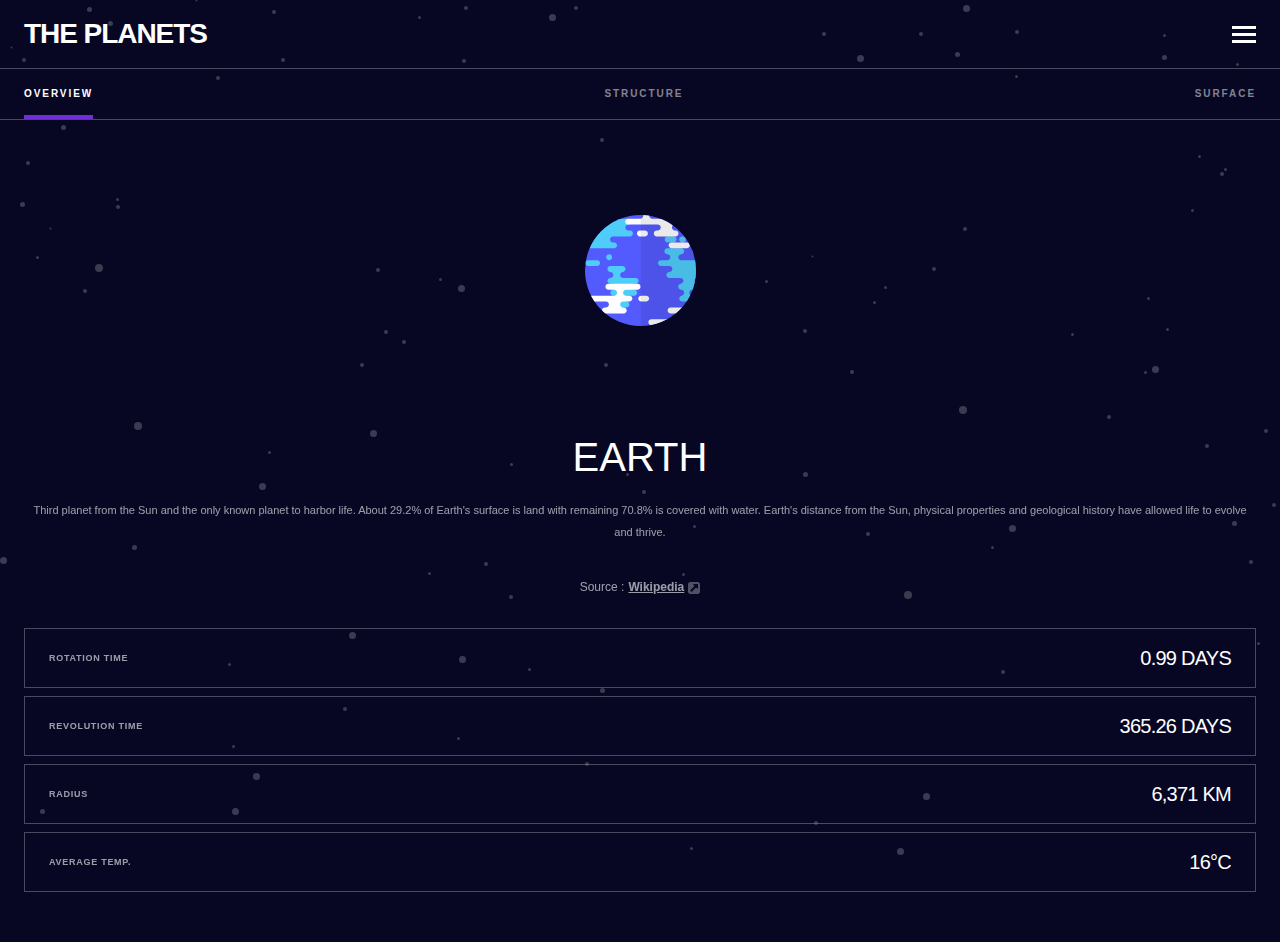
==== earth.html @ d63f2e5a "Add files via upload" ====
<!DOCTYPE html>
<html lang="en">
<head>
  <meta charset="UTF-8">
  <meta name="viewport" content="width=device-width, initial-scale=1.0">
  <link rel="stylesheet" href="index.css">
  <link rel="icon" type="image/png" sizes="32x32" href="./assets/favicon-32x32.png">
  <style>
    .planet-menu__surface-pic::before {
    content: "";
    position: absolute;
    width: 60px;
    height: 80px;
    background: url("./assets/geology-earth.png") no-repeat center;
    background-size: contain;
    bottom: 20%;
    left: 45%;
}
    .planet-menu__item-dash.active {
    background-color: var(--earth);
}
  </style>
  <title>Frontend Mentor | Planets fact site</title>
</head>
<body>
  <!--? SVG background -->
            <svg
                id="bg"
                xmlns="http://www.w3.org/2000/svg"
                width="1532"
                height="1291"
            >
                <g fill="#FFF" fill-rule="evenodd" opacity=".202">
                    <circle cx="1155.5" cy="369.5" r="3.5" />
                    <circle cx="1145.5" cy="372.5" r="1.5" />
                    <circle cx="1167.5" cy="329.5" r="1.5" />
                    <circle cx="1148.5" cy="298.5" r="1.5" />
                    <circle cx="1225.5" cy="169.5" r="1.5" />
                    <circle cx="1222" cy="174" r="2" />
                    <circle cx="1199.5" cy="156.5" r="1.5" />
                    <circle cx="1192.5" cy="210.5" r="1.5" />
                    <circle cx="1344" cy="192" r="2" />
                    <circle cx="1336" cy="332" r="2" />
                    <circle cx="1362.5" cy="350.5" r="1.5" />
                    <circle cx="1164.5" cy="57.5" r="2.5" />
                    <circle cx="1237.5" cy="64.5" r="1.5" />
                    <circle cx="1164.5" cy="35.5" r="1.5" />
                    <circle cx="1016.5" cy="76.5" r="1.5" />
                    <circle cx="1017" cy="32" r="2" />
                    <circle cx="966.5" cy="8.5" r="3.5" />
                    <circle cx="957.5" cy="54.5" r="2.5" />
                    <circle cx="860.5" cy="58.5" r="3.5" />
                    <circle cx="921" cy="34" r="2" />
                    <circle cx="965" cy="229" r="2" />
                    <circle cx="934" cy="269" r="2" />
                    <circle cx="885.5" cy="287.5" r="1.5" />
                    <circle cx="874.5" cy="302.5" r="1.5" />
                    <circle cx="963" cy="410" r="4" />
                    <circle cx="852" cy="372" r="2" />
                    <circle cx="805" cy="331" r="2" />
                    <circle cx="812.5" cy="256.5" r="1" />
                    <circle cx="766.5" cy="281.5" r="1.5" />
                    <circle cx="1510" cy="17" r="2" />
                    <circle cx="1516.5" cy="20.5" r="2.5" />
                    <circle cx="1457" cy="200" r="2" />
                    <circle cx="1431.5" cy="75.5" r="1.5" />
                    <circle cx="1420.5" cy="89.5" r="1.5" />
                    <circle cx="1357.5" cy="43.5" r="1" />
                    <circle cx="1310.5" cy="70.5" r="1.5" />
                    <circle cx="805.5" cy="474.5" r="2.5" />
                    <circle cx="1490" cy="409" r="2" />
                    <circle cx="1508.5" cy="356.5" r="1.5" />
                    <circle cx="1072.5" cy="334.5" r="1.5" />
                    <circle cx="1109" cy="417" r="2" />
                    <circle cx="1207" cy="446" r="2" />
                    <circle cx="1266" cy="431" r="2" />
                    <circle cx="1234.5" cy="523.5" r="2.5" />
                    <circle cx="1274" cy="505" r="2" />
                    <circle cx="1403.5" cy="481.5" r="1.5" />
                    <circle cx="1417" cy="525" r="2" />
                    <circle cx="1251" cy="562" r="2" />
                    <circle cx="1326" cy="578" r="2" />
                    <circle cx="1417.5" cy="661.5" r="2.5" />
                    <circle cx="1396" cy="696" r="2" />
                    <circle cx="1427.5" cy="677.5" r="1.5" />
                    <circle cx="1258.5" cy="643.5" r="1.5" />
                    <circle cx="1343.5" cy="758.5" r="2.5" />
                    <circle cx="1498" cy="673" r="2" />
                    <circle cx="1529.5" cy="633.5" r="2.5" />
                    <circle cx="1440.5" cy="575.5" r="1" />
                    <circle cx="1306.5" cy="918.5" r="1.5" />
                    <circle cx="1499" cy="911" r="2" />
                    <circle cx="1467.5" cy="923.5" r="1.5" />
                    <circle cx="1497" cy="1029" r="2" />
                    <circle cx="1432.5" cy="1044.5" r="1.5" />
                    <circle cx="824" cy="34" r="2" />
                    <circle cx="602" cy="140" r="2" />
                    <circle cx="640.5" cy="314.5" r="1.5" />
                    <circle cx="606" cy="365" r="2" />
                    <circle cx="466" cy="8" r="2" />
                    <circle cx="576" cy="8" r="2" />
                    <circle cx="552.5" cy="17.5" r="3.5" />
                    <circle cx="464" cy="61" r="2" />
                    <circle cx="218" cy="78" r="2" />
                    <circle cx="419.5" cy="17.5" r="1.5" />
                    <circle cx="461.5" cy="288.5" r="3.5" />
                    <circle cx="440.5" cy="279.5" r="1.5" />
                    <circle cx="386" cy="332" r="2" />
                    <circle cx="404" cy="342" r="2" />
                    <circle cx="378" cy="270" r="2" />
                    <circle cx="362" cy="365" r="2" />
                    <circle cx="373.5" cy="433.5" r="3.5" />
                    <circle cx="511.5" cy="464.5" r="1.5" />
                    <circle cx="627.5" cy="474.5" r="1.5" />
                    <circle cx="644" cy="492" r="2" />
                    <circle cx="117.5" cy="199.5" r="1.5" />
                    <circle cx="118" cy="207" r="2" />
                    <circle cx="89.5" cy="9.5" r="2.5" />
                    <circle cx="110.5" cy="23.5" r="2.5" />
                    <circle cx="196.5" cy=".5" r="1" />
                    <circle cx="274" cy="12" r="2" />
                    <circle cx="283" cy="60" r="2" />
                    <circle cx="63.5" cy="127.5" r="2.5" />
                    <circle cx="24" cy="60" r="2" />
                    <circle cx="65.5" cy="35.5" r="1" />
                    <circle cx="28" cy="163" r="2" />
                    <circle cx="22.5" cy="204.5" r="2.5" />
                    <circle cx="99" cy="268" r="4" />
                    <circle cx="50.5" cy="228.5" r="1" />
                    <circle cx="37.5" cy="257.5" r="1.5" />
                    <circle cx="85" cy="291" r="2" />
                    <circle cx="11.5" cy="47.5" r="1" />
                    <circle cx="138" cy="426" r="4" />
                    <circle cx="262.5" cy="486.5" r="3.5" />
                    <circle cx="269.5" cy="452.5" r="1.5" />
                    <circle cx="134.5" cy="547.5" r="2.5" />
                    <circle cx="3.5" cy="560.5" r="3.5" />
                    <circle cx="429.5" cy="573.5" r="1.5" />
                    <circle cx="486" cy="564" r="2" />
                    <circle cx="511" cy="597" r="2" />
                    <circle cx="352.5" cy="635.5" r="3.5" />
                    <circle cx="345" cy="709" r="2" />
                    <circle cx="256.5" cy="776.5" r="3.5" />
                    <circle cx="235.5" cy="811.5" r="3.5" />
                    <circle cx="229.5" cy="664.5" r="1.5" />
                    <circle cx="233.5" cy="746.5" r="1.5" />
                    <circle cx="42.5" cy="811.5" r="2.5" />
                    <circle cx="77.5" cy="980.5" r="2.5" />
                    <circle cx="255" cy="938" r="2" />
                    <circle cx="32.5" cy="938.5" r="3.5" />
                    <circle cx="23.5" cy="1086.5" r="1.5" />
                    <circle cx="108.5" cy="1238.5" r="3.5" />
                    <circle cx="159.5" cy="1159.5" r="2.5" />
                    <circle cx="90.5" cy="1192.5" r="1" />
                    <circle cx="300.5" cy="1081.5" r="3.5" />
                    <circle cx="388.5" cy="1154.5" r="3.5" />
                    <circle cx="343" cy="1124" r="2" />
                    <circle cx="467.5" cy="1072.5" r="1.5" />
                    <circle cx="532.5" cy="1146.5" r="2.5" />
                    <circle cx="555.5" cy="1153.5" r="2.5" />
                    <circle cx="546.5" cy="1137.5" r="1" />
                    <circle cx="318" cy="1199" r="4" />
                    <circle cx="301.5" cy="1186.5" r="1.5" />
                    <circle cx="408" cy="1230" r="2" />
                    <circle cx="491.5" cy="1210.5" r="1" />
                    <circle cx="565.5" cy="1178.5" r="1.5" />
                    <circle cx="656.5" cy="1235.5" r="3.5" />
                    <circle cx="709" cy="1285" r="2" />
                    <circle cx="324.5" cy="1289.5" r="1.5" />
                    <circle cx="332.5" cy="1278.5" r="1.5" />
                    <circle cx="819.5" cy="1028.5" r="2.5" />
                    <circle cx="875" cy="1157" r="2" />
                    <circle cx="963.5" cy="1152.5" r="2.5" />
                    <circle cx="962" cy="1145" r="2" />
                    <circle cx="1069.5" cy="1181.5" r="11.5" />
                    <circle cx="1003.5" cy="1152.5" r="2.5" />
                    <circle cx="940.5" cy="1193.5" r="2.5" />
                    <circle cx="907" cy="1068" r="2" />
                    <circle cx="945" cy="925" r="2" />
                    <circle cx="1204" cy="1186" r="2" />
                    <circle cx="691.5" cy="848.5" r="1.5" />
                    <circle cx="831" cy="1013" r="2" />
                    <circle cx="833.5" cy="1082.5" r="2.5" />
                    <circle cx="833" cy="1190" r="2" />
                    <circle cx="1155.5" cy="1022.5" r="3.5" />
                    <circle cx="908" cy="595" r="4" />
                    <circle cx="1012.5" cy="528.5" r="3.5" />
                    <circle cx="992.5" cy="547.5" r="1.5" />
                    <circle cx="577" cy="960" r="2" />
                    <circle cx="599.5" cy="939.5" r="1.5" />
                    <circle cx="446" cy="959" r="2" />
                    <circle cx="868" cy="534" r="2" />
                    <circle cx="683.5" cy="574.5" r="1.5" />
                    <circle cx="694.5" cy="526.5" r="1.5" />
                    <circle cx="462.5" cy="659.5" r="3.5" />
                    <circle cx="458.5" cy="738.5" r="1.5" />
                    <circle cx="587" cy="764" r="2" />
                    <circle cx="602.5" cy="690.5" r="2.5" />
                    <circle cx="529.5" cy="669.5" r="1.5" />
                    <circle cx="900.5" cy="851.5" r="3.5" />
                    <circle cx="926.5" cy="796.5" r="3.5" />
                    <circle cx="816" cy="823" r="2" />
                    <circle cx="1003" cy="672" r="2" />
                </g>
            </svg>
            <div class="menu">
                <div class="menu__static">
                  <h2>THE PLANETS</h2>
                  <!-- ? Burger -->
                  <div id="burger" class="burger">
                      <div class="burger__dash"></div>
                      <div class="burger__dash"></div>
                      <div class="burger__dash"></div>
                  </div>
                </div>
                <!--? Navigation start  -->
                <nav id="nav" class="nav">
                  <ul class="nav__list">
                    <!--mercury  -->
                    <li class="nav__item">
                      <a href="index.html" class="nav__link mercury-link">
                        <div class="link__wrapper">
                          <div class="link__mercury link__planet"></div>
                          <div class="link__name">mercury</div>
                        </div>
                        <div class="link__arrow"></div>
                      </a>
                    </li>
                    <!--venus  -->
                    <li class="nav__item">
                      <a href="venus.html" class="nav__link venus-link">
                        <div class="link__wrapper">
                          <div class="link__venus link__planet"></div>
                          <div class="link__name">venus</div>
                        </div>
                        <div class="link__arrow"></div>
                      </a>
                    </li>
                    <!-- earth -->
                    <li class="nav__item">
                      <a href="earth.html" class="nav__link earth-link">
                        <div class="link__wrapper">
                          <div class="link__earth link__planet"></div>
                          <div class="link__name">earth</div>
                        </div>
                        <div class="link__arrow"></div>
                      </a>
                    </li>
                    <!--mars  -->
                    <li class="nav__item">
                      <a href="mars.html" class="nav__link mars-link">
                        <div class="link__wrapper">
                          <div class="link__mars link__planet"></div>
                          <div class="link__name">mars</div>
                        </div>
                        <div class="link__arrow"></div>
                      </a>
                    </li>
                    <!-- jupiter -->
                    <li class="nav__item">
                      <a href="jupiter.html" class="nav__link jupiter-link">
                        <div class="link__wrapper">
                          <div class="link__jupiter link__planet"></div>
                          <div class="link__name">jupiter</div>
                        </div>
                        <div class="link__arrow"></div>
                      </a>
                    </li>
                    <!-- saturn -->
                    <li class="nav__item">
                      <a href="saturn.html" class="nav__link saturn-link">
                        <div class="link__wrapper">
                          <div class="link__saturn link__planet"></div>
                          <div class="link__name">saturn</div>
                        </div>
                        <div class="link__arrow"></div>
                      </a>
                    </li>
                    <!-- uranus -->
                    <li class="nav__item">
                      <a href="uranus.html" class="nav__link uranus-link">
                        <div class="link__wrapper">
                          <div class="link__uranus link__planet"></div>
                          <div class="link__name">uranus</div>
                        </div>
                        <div class="link__arrow"></div>
                      </a>
                    </li>
                    <!-- neptune -->
                    <li class="nav__item">
                      <a href="neptune.html" class="nav__link neptune-link">
                        <div class="link__wrapper">
                          <div class="link__neptune link__planet"></div>
                          <div class="link__name">neptune</div>
                        </div>
                        <div class="link__arrow"></div>
                      </a>
                    </li>
                  </ul>
                </nav>
                <!--? Navigation end  -->
            </div>

            <!-- ?Planet menu start -->
            <div class="planet-menu">
              <ul class="planet-menu__list">
                <li class="planet-menu__item planet-menu__overview active">
                  OVERVIEW
                  <div class="planet-menu__item-dash active"></div>
                </li>
                <li class="planet-menu__item planet-menu__structure">
                  Structure
                  <div class="planet-menu__item-dash"></div>
                </li>
                <li class="planet-menu__item planet-menu__surface">
                  Surface
                  <div class="planet-menu__item-dash"></div>
                </li>
              </ul>
              <!-- ?Planet menu end -->
            
        <div class="container">

          <!--? Overview Content Start -->
            <div class="overview-content">
              <div class="planet-menu__pic">
                <svg class="earth" xmlns="http://www.w3.org/2000/svg" xmlns:xlink="http://www.w3.org/1999/xlink" viewBox="0 0 450 450" width="450" height="450"><defs><circle id="a" cx="225" cy="225" r="225"/><circle id="c" cx="225" cy="225" r="225"/><circle id="e" cx="225" cy="225" r="225"/><circle id="g" cx="225" cy="225" r="225"/><circle id="i" cx="225" cy="225" r="225"/><circle id="k" cx="225" cy="225" r="225"/></defs><g fill="none" fill-rule="evenodd"><circle cx="225" cy="225" r="225" fill="#545BFE" fill-rule="nonzero"/><mask id="b" fill="#fff"><use xlink:href="#a"/></mask><path fill="#4FCDF9" fill-rule="nonzero" d="M134 351c6.627 0 12-5.373 12-12s-5.373-12-12-12h-19c-6.627 0-12-5.373-12-12s5.373-12 12-12h-2c6.627 0 12-5.373 12-12s-5.373-12-12-12h-10c-6.627 0-12-5.373-12-12s5.373-12 12-12 12-5.373 12-12-5.373-12-12-12-12-5.373-12-12 5.373-12 12-12h49c6.627 0 12 5.373 12 12s-5.373 12-12 12h2v.01c-6.395.263-11.5 5.53-11.5 11.99s5.105 11.727 11.5 11.99v.01h51c6.627 0 12 5.373 12 12s-5.373 12-12 12h-6v.01c-6.395.262-11.5 5.53-11.5 11.99s5.105 11.728 11.5 11.99v.01c6.627 0 12 5.373 12 12s-5.373 12-12 12h-27v.01c-6.395.262-11.5 5.53-11.5 11.99s5.105 11.728 11.5 11.99v.01h-4c6.627 0 12 5.373 12 12s-5.373 12-12 12h-29c-6.627 0-12-5.373-12-12s5.373-12 12-12h-5zM49 183c6.627 0 12 5.373 12 12s-5.373 12-12 12H14c-6.627 0-12-5.373-12-12s5.373-12 12-12h35zm49-24c6.627 0 12 5.373 12 12s-5.373 12-12 12-12-5.373-12-12 5.373-12 12-12zm78-144c6.627 0 12 5.373 12 12s-5.373 12-12 12h-1v.01c-6.395.263-11.5 5.53-11.5 11.99s5.105 11.727 11.5 11.99V63h7c6.627 0 12 5.373 12 12s-5.373 12-12 12h-69v.01c-6.395.263-11.5 5.53-11.5 11.99s5.105 11.728 11.5 11.99v.01h5c6.627 0 12 5.373 12 12s-5.373 12-12 12H-1c-6.627 0-12-5.373-12-12s5.373-12 12-12H9c6.627 0 12-5.373 12-12S15.627 87 9 87h4C6.373 87 1 81.627 1 75s5.373-12 12-12h6c6.627 0 12-5.373 12-12s-5.373-12-12-12h-48c-6.627 0-12-5.373-12-12s5.373-12 12-12h205z" mask="url(#b)"/><mask id="d" fill="#fff"><use xlink:href="#c"/></mask><path fill="#4FCDF9" fill-rule="nonzero" d="M390 327c6.627 0 12-5.373 12-12s-5.373-12-12-12-12-5.373-12-12 5.373-12 12-12h-3c6.627 0 12-5.373 12-12s-5.373-12-12-12h-45c-6.627 0-12-5.373-12-12s5.373-12 12-12 12-5.373 12-12-5.373-12-12-12h-34c-6.627 0-12-5.373-12-12s5.373-12 12-12h26c6.627 0 12-5.373 12-12s-5.373-12-12-12-12-5.373-12-12 5.373-12 12-12h56c6.627 0 12 5.373 12 12s-5.373 12-12 12l-.001.01c-6.395.263-11.499 5.53-11.499 11.99s5.104 11.727 11.499 11.99l.001.01h91c6.627 0 12 5.373 12 12s-5.373 12-12 12h-20v.01c-6.395.263-11.5 5.53-11.5 11.99s5.105 11.727 11.5 11.99v.01h10c6.627 0 12 5.373 12 12s-5.373 12-12 12h-15l-.001.01c-6.395.263-11.499 5.53-11.499 11.99s5.104 11.727 11.499 11.99l.001.01h-2c6.627 0 12 5.373 12 12s-5.373 12-12 12h-20v.01c-6.395.262-11.5 5.53-11.5 11.99s5.105 11.728 11.5 11.99v.01h-4c6.627 0 12 5.373 12 12s-5.373 12-12 12h-36c-6.627 0-12-5.373-12-12s5.373-12 12-12h-4zm90-24c6.627 0 12 5.373 12 12s-5.373 12-12 12-12-5.373-12-12 5.373-12 12-12zm-18-168c6.627 0 12 5.373 12 12s-5.373 12-12 12h-14c-6.627 0-12-5.373-12-12s5.373-12 12-12h14zm198-72c6.627 0 12 5.373 12 12s-5.373 12-12 12h-7v.01c-6.395.263-11.5 5.53-11.5 11.99s5.105 11.728 11.5 11.99v.01h16c6.627 0 12 5.373 12 12s-5.373 12-12 12H495c-6.627 0-12-5.373-12-12s5.373-12 12-12h-5c6.627 0 12-5.373 12-12s-5.373-12-12-12h-41c-6.627 0-12-5.373-12-12s5.373-12 12-12h211zM359 87c6.627 0 12 5.373 12 12s-5.373 12-12 12h-24c-6.627 0-12-5.373-12-12s5.373-12 12-12h24zm38 0c6.627 0 12 5.373 12 12s-5.373 12-12 12h-3c-6.627 0-12-5.373-12-12s5.373-12 12-12h3zm13-48c6.627 0 12 5.373 12 12s-5.373 12-12 12h-24c-6.627 0-12-5.373-12-12s5.373-12 12-12h24z" mask="url(#d)"/><mask id="f" fill="#fff"><use xlink:href="#e"/></mask><path fill="#FFF" fill-rule="nonzero" d="M413 111c6.627 0 12 5.373 12 12s-5.373 12-12 12h-62c-6.627 0-12-5.373-12-12s5.373-12 12-12h62zM307 51c0-6.627-5.373-12-12-12H175c-6.627 0-12-5.373-12-12s5.373-12 12-12h49c6.627 0 12-5.373 12-12s-5.373-12-12-12h-16c-6.627 0-12-5.373-12-12s5.373-12 12-12h62c6.627 0 12 5.373 12 12s-5.373 12-12 12h2v.01c-6.395.262-11.5 5.53-11.5 11.99s5.105 11.728 11.5 11.99V15h160c6.627 0 12 5.373 12 12s-5.373 12-12 12h-68l-.001.01c-6.395.263-11.499 5.53-11.499 11.99S357.604 62.727 364 62.99L364 63h3c6.627 0 12 5.373 12 12s-5.373 12-12 12h-76c-6.627 0-12-5.373-12-12s5.373-12 12-12h4c6.627 0 12-5.373 12-12zm128 12c6.627 0 12 5.373 12 12s-5.373 12-12 12h-20c-6.627 0-12-5.373-12-12s5.373-12 12-12h20zm-192 0c6.627 0 12 5.373 12 12s-5.373 12-12 12h-20c-6.627 0-12-5.373-12-12s5.373-12 12-12h20zm231-96c6.627 0 12 5.373 12 12s-5.373 12-12 12H318c-6.627 0-12-5.373-12-12s5.373-12 12-12h156z" mask="url(#f)"/><mask id="h" fill="#fff"><use xlink:href="#g"/></mask><path fill="#FFF" fill-rule="nonzero" d="M97 363c0-6.627-5.373-12-12-12H17c-6.627 0-12-5.373-12-12s5.373-12 12-12h101c6.627 0 12-5.373 12-12s-5.373-12-12-12H95c-6.627 0-12-5.373-12-12s5.373-12 12-12h118c6.627 0 12 5.373 12 12s-5.373 12-12 12h-47v.01c-6.395.262-11.5 5.53-11.5 11.99s5.105 11.728 11.5 11.99v.01h14c6.627 0 12 5.373 12 12s-5.373 12-12 12h-26l-.001.01c-6.395.263-11.499 5.53-11.499 11.99s5.104 11.727 11.499 11.99l.001.01h3c6.627 0 12 5.373 12 12s-5.373 12-12 12H81c-6.627 0-12-5.373-12-12s5.373-12 12-12h4c6.627 0 12-5.373 12-12zm151-36c6.627 0 12 5.373 12 12s-5.373 12-12 12h-20c-6.627 0-12-5.373-12-12s5.373-12 12-12h20z" mask="url(#h)"/><mask id="j" fill="#fff"><use xlink:href="#i"/></mask><path fill="#FFF" fill-rule="nonzero" d="M349 459c0-6.627-5.373-12-12-12h-68c-6.627 0-12-5.373-12-12s5.373-12 12-12h101c6.627 0 12-5.373 12-12s-5.373-12-12-12h-23c-6.627 0-12-5.373-12-12s5.373-12 12-12h118c6.627 0 12 5.373 12 12s-5.373 12-12 12h-47v.01c-6.395.262-11.5 5.53-11.5 11.99s5.105 11.728 11.5 11.99v.01h14c6.627 0 12 5.373 12 12s-5.373 12-12 12h-26l-.001.01c-6.395.263-11.499 5.53-11.499 11.99s5.104 11.727 11.499 11.99l.001.01h3c6.627 0 12 5.373 12 12s-5.373 12-12 12h-76c-6.627 0-12-5.373-12-12s5.373-12 12-12h4c6.627 0 12-5.373 12-12zm151-36c6.627 0 12 5.373 12 12s-5.373 12-12 12h-20c-6.627 0-12-5.373-12-12s5.373-12 12-12h20z" mask="url(#j)"/><mask id="l" fill="#fff"><use xlink:href="#k"/></mask><path fill="#000" fill-rule="nonzero" mask="url(#l)" opacity=".078" d="M225.484-25h250.484v500H225.484z"/></g></svg>
              </div>
              <h1>earth</h1>
              <p class="content__text">
                Third planet from the Sun and the only known planet to harbor life. 
  About 29.2% of Earth's surface is land with remaining 70.8% is 
  covered with water. Earth's distance from the Sun, physical properties 
  and geological history have allowed life to evolve and thrive.
              </p>
              <div class="source">
                <span class="source__text">Source : </span>
                <a href="https://en.wikipedia.org/wiki/Earth" class="source__link"> Wikipedia </a>
                <svg class="source__svg" xmlns="http://www.w3.org/2000/svg" width="12" height="12"><path fill="#FFF" d="M11.34.66C10.9.22 10.37 0 9.75 0h-7.5C1.63 0 1.1.22.66.66.22 1.1 0 1.63 0 2.25v7.5c0 .62.22 1.15.66 1.59.44.44.97.66 1.59.66h7.5c.62 0 1.15-.22 1.59-.66.44-.44.66-.97.66-1.59v-7.5c0-.62-.22-1.15-.66-1.59zM10 6.25a.467.467 0 01-.305.46.544.544 0 01-.195.04.465.465 0 01-.352-.149L8.023 5.476 3.852 9.648a.481.481 0 01-.352.149.48.48 0 01-.352-.149l-.796-.797a.48.48 0 01-.149-.351.48.48 0 01.149-.352l4.172-4.172-1.125-1.125c-.162-.15-.198-.333-.11-.546A.467.467 0 015.75 2H9.5c.135 0 .253.05.352.148A.48.48 0 0110 2.5v3.75z" opacity=".5"/></svg>
              </div>
            </div>
          <!--? Overview Content End -->

          <!--? Internal Structure Content Start -->
          <div class="structure-content">
              <div class="planet-menu__pic">
                <svg class="earth" xmlns="http://www.w3.org/2000/svg" xmlns:xlink="http://www.w3.org/1999/xlink" viewBox="0 0 450 450" width="450" height="450"><defs><circle id="a" cx="225" cy="225" r="225"/><circle id="c" cx="225" cy="225" r="225"/><circle id="e" cx="225" cy="225" r="225"/><circle id="g" cx="225" cy="225" r="225"/><circle id="i" cx="225" cy="225" r="225"/><circle id="k" cx="225" cy="225" r="225"/><path id="m" d="M0 0c120.398 0 218 97.602 218 218S120.398 436 0 436z"/></defs><g fill="none" fill-rule="evenodd"><circle cx="225" cy="225" r="225" fill="#545BFE" fill-rule="nonzero"/><mask id="b" fill="#fff"><use xlink:href="#a"/></mask><path fill="#4FCDF9" fill-rule="nonzero" d="M134 351c6.627 0 12-5.373 12-12s-5.373-12-12-12h-19c-6.627 0-12-5.373-12-12s5.373-12 12-12h-2c6.627 0 12-5.373 12-12s-5.373-12-12-12h-10c-6.627 0-12-5.373-12-12s5.373-12 12-12 12-5.373 12-12-5.373-12-12-12-12-5.373-12-12 5.373-12 12-12h49c6.627 0 12 5.373 12 12s-5.373 12-12 12h2v.01c-6.395.263-11.5 5.53-11.5 11.99s5.105 11.727 11.5 11.99v.01h51c6.627 0 12 5.373 12 12s-5.373 12-12 12h-6v.01c-6.395.262-11.5 5.53-11.5 11.99s5.105 11.728 11.5 11.99v.01c6.627 0 12 5.373 12 12s-5.373 12-12 12h-27v.01c-6.395.262-11.5 5.53-11.5 11.99s5.105 11.728 11.5 11.99v.01h-4c6.627 0 12 5.373 12 12s-5.373 12-12 12h-29c-6.627 0-12-5.373-12-12s5.373-12 12-12h-5zM49 183c6.627 0 12 5.373 12 12s-5.373 12-12 12H14c-6.627 0-12-5.373-12-12s5.373-12 12-12h35zm49-24c6.627 0 12 5.373 12 12s-5.373 12-12 12-12-5.373-12-12 5.373-12 12-12zm78-144c6.627 0 12 5.373 12 12s-5.373 12-12 12h-1v.01c-6.395.263-11.5 5.53-11.5 11.99s5.105 11.727 11.5 11.99V63h7c6.627 0 12 5.373 12 12s-5.373 12-12 12h-69v.01c-6.395.263-11.5 5.53-11.5 11.99s5.105 11.728 11.5 11.99v.01h5c6.627 0 12 5.373 12 12s-5.373 12-12 12H-1c-6.627 0-12-5.373-12-12s5.373-12 12-12H9c6.627 0 12-5.373 12-12S15.627 87 9 87h4C6.373 87 1 81.627 1 75s5.373-12 12-12h6c6.627 0 12-5.373 12-12s-5.373-12-12-12h-48c-6.627 0-12-5.373-12-12s5.373-12 12-12h205z" mask="url(#b)"/><mask id="d" fill="#fff"><use xlink:href="#c"/></mask><path fill="#4FCDF9" fill-rule="nonzero" d="M390 327c6.627 0 12-5.373 12-12s-5.373-12-12-12-12-5.373-12-12 5.373-12 12-12h-3c6.627 0 12-5.373 12-12s-5.373-12-12-12h-45c-6.627 0-12-5.373-12-12s5.373-12 12-12 12-5.373 12-12-5.373-12-12-12h-34c-6.627 0-12-5.373-12-12s5.373-12 12-12h26c6.627 0 12-5.373 12-12s-5.373-12-12-12-12-5.373-12-12 5.373-12 12-12h56c6.627 0 12 5.373 12 12s-5.373 12-12 12l-.001.01c-6.395.263-11.499 5.53-11.499 11.99s5.104 11.727 11.499 11.99l.001.01h91c6.627 0 12 5.373 12 12s-5.373 12-12 12h-20v.01c-6.395.263-11.5 5.53-11.5 11.99s5.105 11.727 11.5 11.99v.01h10c6.627 0 12 5.373 12 12s-5.373 12-12 12h-15l-.001.01c-6.395.263-11.499 5.53-11.499 11.99s5.104 11.727 11.499 11.99l.001.01h-2c6.627 0 12 5.373 12 12s-5.373 12-12 12h-20v.01c-6.395.262-11.5 5.53-11.5 11.99s5.105 11.728 11.5 11.99v.01h-4c6.627 0 12 5.373 12 12s-5.373 12-12 12h-36c-6.627 0-12-5.373-12-12s5.373-12 12-12h-4zm90-24c6.627 0 12 5.373 12 12s-5.373 12-12 12-12-5.373-12-12 5.373-12 12-12zm-18-168c6.627 0 12 5.373 12 12s-5.373 12-12 12h-14c-6.627 0-12-5.373-12-12s5.373-12 12-12h14zm198-72c6.627 0 12 5.373 12 12s-5.373 12-12 12h-7v.01c-6.395.263-11.5 5.53-11.5 11.99s5.105 11.728 11.5 11.99v.01h16c6.627 0 12 5.373 12 12s-5.373 12-12 12H495c-6.627 0-12-5.373-12-12s5.373-12 12-12h-5c6.627 0 12-5.373 12-12s-5.373-12-12-12h-41c-6.627 0-12-5.373-12-12s5.373-12 12-12h211zM359 87c6.627 0 12 5.373 12 12s-5.373 12-12 12h-24c-6.627 0-12-5.373-12-12s5.373-12 12-12h24zm38 0c6.627 0 12 5.373 12 12s-5.373 12-12 12h-3c-6.627 0-12-5.373-12-12s5.373-12 12-12h3zm13-48c6.627 0 12 5.373 12 12s-5.373 12-12 12h-24c-6.627 0-12-5.373-12-12s5.373-12 12-12h24z" mask="url(#d)"/><mask id="f" fill="#fff"><use xlink:href="#e"/></mask><path fill="#FFF" fill-rule="nonzero" d="M413 111c6.627 0 12 5.373 12 12s-5.373 12-12 12h-62c-6.627 0-12-5.373-12-12s5.373-12 12-12h62zM307 51c0-6.627-5.373-12-12-12H175c-6.627 0-12-5.373-12-12s5.373-12 12-12h49c6.627 0 12-5.373 12-12s-5.373-12-12-12h-16c-6.627 0-12-5.373-12-12s5.373-12 12-12h62c6.627 0 12 5.373 12 12s-5.373 12-12 12h2v.01c-6.395.262-11.5 5.53-11.5 11.99s5.105 11.728 11.5 11.99V15h160c6.627 0 12 5.373 12 12s-5.373 12-12 12h-68l-.001.01c-6.395.263-11.499 5.53-11.499 11.99S357.604 62.727 364 62.99L364 63h3c6.627 0 12 5.373 12 12s-5.373 12-12 12h-76c-6.627 0-12-5.373-12-12s5.373-12 12-12h4c6.627 0 12-5.373 12-12zm128 12c6.627 0 12 5.373 12 12s-5.373 12-12 12h-20c-6.627 0-12-5.373-12-12s5.373-12 12-12h20zm-192 0c6.627 0 12 5.373 12 12s-5.373 12-12 12h-20c-6.627 0-12-5.373-12-12s5.373-12 12-12h20zm231-96c6.627 0 12 5.373 12 12s-5.373 12-12 12H318c-6.627 0-12-5.373-12-12s5.373-12 12-12h156z" mask="url(#f)"/><mask id="h" fill="#fff"><use xlink:href="#g"/></mask><path fill="#FFF" fill-rule="nonzero" d="M97 363c0-6.627-5.373-12-12-12H17c-6.627 0-12-5.373-12-12s5.373-12 12-12h101c6.627 0 12-5.373 12-12s-5.373-12-12-12H95c-6.627 0-12-5.373-12-12s5.373-12 12-12h118c6.627 0 12 5.373 12 12s-5.373 12-12 12h-47v.01c-6.395.262-11.5 5.53-11.5 11.99s5.105 11.728 11.5 11.99v.01h14c6.627 0 12 5.373 12 12s-5.373 12-12 12h-26l-.001.01c-6.395.263-11.499 5.53-11.499 11.99s5.104 11.727 11.499 11.99l.001.01h3c6.627 0 12 5.373 12 12s-5.373 12-12 12H81c-6.627 0-12-5.373-12-12s5.373-12 12-12h4c6.627 0 12-5.373 12-12zm151-36c6.627 0 12 5.373 12 12s-5.373 12-12 12h-20c-6.627 0-12-5.373-12-12s5.373-12 12-12h20z" mask="url(#h)"/><mask id="j" fill="#fff"><use xlink:href="#i"/></mask><path fill="#FFF" fill-rule="nonzero" d="M349 459c0-6.627-5.373-12-12-12h-68c-6.627 0-12-5.373-12-12s5.373-12 12-12h101c6.627 0 12-5.373 12-12s-5.373-12-12-12h-23c-6.627 0-12-5.373-12-12s5.373-12 12-12h118c6.627 0 12 5.373 12 12s-5.373 12-12 12h-47v.01c-6.395.262-11.5 5.53-11.5 11.99s5.105 11.728 11.5 11.99v.01h14c6.627 0 12 5.373 12 12s-5.373 12-12 12h-26l-.001.01c-6.395.263-11.499 5.53-11.499 11.99s5.104 11.727 11.499 11.99l.001.01h3c6.627 0 12 5.373 12 12s-5.373 12-12 12h-76c-6.627 0-12-5.373-12-12s5.373-12 12-12h4c6.627 0 12-5.373 12-12zm151-36c6.627 0 12 5.373 12 12s-5.373 12-12 12h-20c-6.627 0-12-5.373-12-12s5.373-12 12-12h20z" mask="url(#j)"/><mask id="l" fill="#fff"><use xlink:href="#k"/></mask><path fill="#000" fill-rule="nonzero" mask="url(#l)" opacity=".078" d="M225.484-25h250.484v500H225.484z"/><g transform="translate(225 7)"><mask id="n" fill="#fff"><use xlink:href="#m"/></mask><use fill="#2A2D80" xlink:href="#m"/><circle cx="1.5" cy="219.5" r="208.5" fill="#952525" mask="url(#n)"/><circle cx="2" cy="218" r="178" fill="#E0592F" mask="url(#n)"/><circle cx="2" cy="218" r="107" fill="#F89035" mask="url(#n)"/><circle cx="1" cy="219" r="51" fill="#FFF1AA" mask="url(#n)"/></g></g></svg>
              </div>
              <h1>earth</h1>
              <p class="content__text">
                Earth's interior, like that of the other terrestrial planets, is divided 
  into layers by their chemical or physical (rheological) properties. The 
  outer layer is a chemically distinct silicate solid crust, which is 
  underlain by a highly viscous solid mantle.
              </p>
              <div class="source">
                <span class="source__text">Source : </span>
                <a href="https://en.wikipedia.org/wiki/Earth#Internal_structure" class="source__link"> Wikipedia </a>
                <svg class="source__svg" xmlns="http://www.w3.org/2000/svg" width="12" height="12"><path fill="#FFF" d="M11.34.66C10.9.22 10.37 0 9.75 0h-7.5C1.63 0 1.1.22.66.66.22 1.1 0 1.63 0 2.25v7.5c0 .62.22 1.15.66 1.59.44.44.97.66 1.59.66h7.5c.62 0 1.15-.22 1.59-.66.44-.44.66-.97.66-1.59v-7.5c0-.62-.22-1.15-.66-1.59zM10 6.25a.467.467 0 01-.305.46.544.544 0 01-.195.04.465.465 0 01-.352-.149L8.023 5.476 3.852 9.648a.481.481 0 01-.352.149.48.48 0 01-.352-.149l-.796-.797a.48.48 0 01-.149-.351.48.48 0 01.149-.352l4.172-4.172-1.125-1.125c-.162-.15-.198-.333-.11-.546A.467.467 0 015.75 2H9.5c.135 0 .253.05.352.148A.48.48 0 0110 2.5v3.75z" opacity=".5"/></svg>
              </div>
          </div>
          <!--? Internal Structure Content End -->

          <!--? Surface Geology Content Start -->
          <div class="surface-content">
              <div class="planet-menu__pic planet-menu__surface-pic">
                <svg class="earth" xmlns="http://www.w3.org/2000/svg" xmlns:xlink="http://www.w3.org/1999/xlink" viewBox="0 0 450 450" width="450" height="450"><defs><circle id="a" cx="225" cy="225" r="225"/><circle id="c" cx="225" cy="225" r="225"/><circle id="e" cx="225" cy="225" r="225"/><circle id="g" cx="225" cy="225" r="225"/><circle id="i" cx="225" cy="225" r="225"/><circle id="k" cx="225" cy="225" r="225"/></defs><g fill="none" fill-rule="evenodd"><circle cx="225" cy="225" r="225" fill="#545BFE" fill-rule="nonzero"/><mask id="b" fill="#fff"><use xlink:href="#a"/></mask><path fill="#4FCDF9" fill-rule="nonzero" d="M134 351c6.627 0 12-5.373 12-12s-5.373-12-12-12h-19c-6.627 0-12-5.373-12-12s5.373-12 12-12h-2c6.627 0 12-5.373 12-12s-5.373-12-12-12h-10c-6.627 0-12-5.373-12-12s5.373-12 12-12 12-5.373 12-12-5.373-12-12-12-12-5.373-12-12 5.373-12 12-12h49c6.627 0 12 5.373 12 12s-5.373 12-12 12h2v.01c-6.395.263-11.5 5.53-11.5 11.99s5.105 11.727 11.5 11.99v.01h51c6.627 0 12 5.373 12 12s-5.373 12-12 12h-6v.01c-6.395.262-11.5 5.53-11.5 11.99s5.105 11.728 11.5 11.99v.01c6.627 0 12 5.373 12 12s-5.373 12-12 12h-27v.01c-6.395.262-11.5 5.53-11.5 11.99s5.105 11.728 11.5 11.99v.01h-4c6.627 0 12 5.373 12 12s-5.373 12-12 12h-29c-6.627 0-12-5.373-12-12s5.373-12 12-12h-5zM49 183c6.627 0 12 5.373 12 12s-5.373 12-12 12H14c-6.627 0-12-5.373-12-12s5.373-12 12-12h35zm49-24c6.627 0 12 5.373 12 12s-5.373 12-12 12-12-5.373-12-12 5.373-12 12-12zm78-144c6.627 0 12 5.373 12 12s-5.373 12-12 12h-1v.01c-6.395.263-11.5 5.53-11.5 11.99s5.105 11.727 11.5 11.99V63h7c6.627 0 12 5.373 12 12s-5.373 12-12 12h-69v.01c-6.395.263-11.5 5.53-11.5 11.99s5.105 11.728 11.5 11.99v.01h5c6.627 0 12 5.373 12 12s-5.373 12-12 12H-1c-6.627 0-12-5.373-12-12s5.373-12 12-12H9c6.627 0 12-5.373 12-12S15.627 87 9 87h4C6.373 87 1 81.627 1 75s5.373-12 12-12h6c6.627 0 12-5.373 12-12s-5.373-12-12-12h-48c-6.627 0-12-5.373-12-12s5.373-12 12-12h205z" mask="url(#b)"/><mask id="d" fill="#fff"><use xlink:href="#c"/></mask><path fill="#4FCDF9" fill-rule="nonzero" d="M390 327c6.627 0 12-5.373 12-12s-5.373-12-12-12-12-5.373-12-12 5.373-12 12-12h-3c6.627 0 12-5.373 12-12s-5.373-12-12-12h-45c-6.627 0-12-5.373-12-12s5.373-12 12-12 12-5.373 12-12-5.373-12-12-12h-34c-6.627 0-12-5.373-12-12s5.373-12 12-12h26c6.627 0 12-5.373 12-12s-5.373-12-12-12-12-5.373-12-12 5.373-12 12-12h56c6.627 0 12 5.373 12 12s-5.373 12-12 12l-.001.01c-6.395.263-11.499 5.53-11.499 11.99s5.104 11.727 11.499 11.99l.001.01h91c6.627 0 12 5.373 12 12s-5.373 12-12 12h-20v.01c-6.395.263-11.5 5.53-11.5 11.99s5.105 11.727 11.5 11.99v.01h10c6.627 0 12 5.373 12 12s-5.373 12-12 12h-15l-.001.01c-6.395.263-11.499 5.53-11.499 11.99s5.104 11.727 11.499 11.99l.001.01h-2c6.627 0 12 5.373 12 12s-5.373 12-12 12h-20v.01c-6.395.262-11.5 5.53-11.5 11.99s5.105 11.728 11.5 11.99v.01h-4c6.627 0 12 5.373 12 12s-5.373 12-12 12h-36c-6.627 0-12-5.373-12-12s5.373-12 12-12h-4zm90-24c6.627 0 12 5.373 12 12s-5.373 12-12 12-12-5.373-12-12 5.373-12 12-12zm-18-168c6.627 0 12 5.373 12 12s-5.373 12-12 12h-14c-6.627 0-12-5.373-12-12s5.373-12 12-12h14zm198-72c6.627 0 12 5.373 12 12s-5.373 12-12 12h-7v.01c-6.395.263-11.5 5.53-11.5 11.99s5.105 11.728 11.5 11.99v.01h16c6.627 0 12 5.373 12 12s-5.373 12-12 12H495c-6.627 0-12-5.373-12-12s5.373-12 12-12h-5c6.627 0 12-5.373 12-12s-5.373-12-12-12h-41c-6.627 0-12-5.373-12-12s5.373-12 12-12h211zM359 87c6.627 0 12 5.373 12 12s-5.373 12-12 12h-24c-6.627 0-12-5.373-12-12s5.373-12 12-12h24zm38 0c6.627 0 12 5.373 12 12s-5.373 12-12 12h-3c-6.627 0-12-5.373-12-12s5.373-12 12-12h3zm13-48c6.627 0 12 5.373 12 12s-5.373 12-12 12h-24c-6.627 0-12-5.373-12-12s5.373-12 12-12h24z" mask="url(#d)"/><mask id="f" fill="#fff"><use xlink:href="#e"/></mask><path fill="#FFF" fill-rule="nonzero" d="M413 111c6.627 0 12 5.373 12 12s-5.373 12-12 12h-62c-6.627 0-12-5.373-12-12s5.373-12 12-12h62zM307 51c0-6.627-5.373-12-12-12H175c-6.627 0-12-5.373-12-12s5.373-12 12-12h49c6.627 0 12-5.373 12-12s-5.373-12-12-12h-16c-6.627 0-12-5.373-12-12s5.373-12 12-12h62c6.627 0 12 5.373 12 12s-5.373 12-12 12h2v.01c-6.395.262-11.5 5.53-11.5 11.99s5.105 11.728 11.5 11.99V15h160c6.627 0 12 5.373 12 12s-5.373 12-12 12h-68l-.001.01c-6.395.263-11.499 5.53-11.499 11.99S357.604 62.727 364 62.99L364 63h3c6.627 0 12 5.373 12 12s-5.373 12-12 12h-76c-6.627 0-12-5.373-12-12s5.373-12 12-12h4c6.627 0 12-5.373 12-12zm128 12c6.627 0 12 5.373 12 12s-5.373 12-12 12h-20c-6.627 0-12-5.373-12-12s5.373-12 12-12h20zm-192 0c6.627 0 12 5.373 12 12s-5.373 12-12 12h-20c-6.627 0-12-5.373-12-12s5.373-12 12-12h20zm231-96c6.627 0 12 5.373 12 12s-5.373 12-12 12H318c-6.627 0-12-5.373-12-12s5.373-12 12-12h156z" mask="url(#f)"/><mask id="h" fill="#fff"><use xlink:href="#g"/></mask><path fill="#FFF" fill-rule="nonzero" d="M97 363c0-6.627-5.373-12-12-12H17c-6.627 0-12-5.373-12-12s5.373-12 12-12h101c6.627 0 12-5.373 12-12s-5.373-12-12-12H95c-6.627 0-12-5.373-12-12s5.373-12 12-12h118c6.627 0 12 5.373 12 12s-5.373 12-12 12h-47v.01c-6.395.262-11.5 5.53-11.5 11.99s5.105 11.728 11.5 11.99v.01h14c6.627 0 12 5.373 12 12s-5.373 12-12 12h-26l-.001.01c-6.395.263-11.499 5.53-11.499 11.99s5.104 11.727 11.499 11.99l.001.01h3c6.627 0 12 5.373 12 12s-5.373 12-12 12H81c-6.627 0-12-5.373-12-12s5.373-12 12-12h4c6.627 0 12-5.373 12-12zm151-36c6.627 0 12 5.373 12 12s-5.373 12-12 12h-20c-6.627 0-12-5.373-12-12s5.373-12 12-12h20z" mask="url(#h)"/><mask id="j" fill="#fff"><use xlink:href="#i"/></mask><path fill="#FFF" fill-rule="nonzero" d="M349 459c0-6.627-5.373-12-12-12h-68c-6.627 0-12-5.373-12-12s5.373-12 12-12h101c6.627 0 12-5.373 12-12s-5.373-12-12-12h-23c-6.627 0-12-5.373-12-12s5.373-12 12-12h118c6.627 0 12 5.373 12 12s-5.373 12-12 12h-47v.01c-6.395.262-11.5 5.53-11.5 11.99s5.105 11.728 11.5 11.99v.01h14c6.627 0 12 5.373 12 12s-5.373 12-12 12h-26l-.001.01c-6.395.263-11.499 5.53-11.499 11.99s5.104 11.727 11.499 11.99l.001.01h3c6.627 0 12 5.373 12 12s-5.373 12-12 12h-76c-6.627 0-12-5.373-12-12s5.373-12 12-12h4c6.627 0 12-5.373 12-12zm151-36c6.627 0 12 5.373 12 12s-5.373 12-12 12h-20c-6.627 0-12-5.373-12-12s5.373-12 12-12h20z" mask="url(#j)"/><mask id="l" fill="#fff"><use xlink:href="#k"/></mask><path fill="#000" fill-rule="nonzero" mask="url(#l)" opacity=".078" d="M225.484-25h250.484v500H225.484z"/></g></svg>
              </div>
              <h1>earth</h1>
              <p class="content__text">
                The total surface area of Earth is about 510 million km2. The continental 
  crust consists of lower density material such as the igneous rocks granite 
  and andesite. Less common is basalt, a denser volcanic rock that is the 
  primary constituent of the ocean floors.
              </p>
              <div class="source">
                <span class="source__text">Source : </span>
                <a href="https://en.wikipedia.org/wiki/Earth#Surface" class="source__link"> Wikipedia </a>
                <svg class="source__svg" xmlns="http://www.w3.org/2000/svg" width="12" height="12"><path fill="#FFF" d="M11.34.66C10.9.22 10.37 0 9.75 0h-7.5C1.63 0 1.1.22.66.66.22 1.1 0 1.63 0 2.25v7.5c0 .62.22 1.15.66 1.59.44.44.97.66 1.59.66h7.5c.62 0 1.15-.22 1.59-.66.44-.44.66-.97.66-1.59v-7.5c0-.62-.22-1.15-.66-1.59zM10 6.25a.467.467 0 01-.305.46.544.544 0 01-.195.04.465.465 0 01-.352-.149L8.023 5.476 3.852 9.648a.481.481 0 01-.352.149.48.48 0 01-.352-.149l-.796-.797a.48.48 0 01-.149-.351.48.48 0 01.149-.352l4.172-4.172-1.125-1.125c-.162-.15-.198-.333-.11-.546A.467.467 0 015.75 2H9.5c.135 0 .253.05.352.148A.48.48 0 0110 2.5v3.75z" opacity=".5"/></svg>
              </div>
          </div>
          
          <!--? Surface Geology Content End -->

          <!-- ? Planet info start -->
          <div class="planet-info">
            <!-- 1 -->
            <div class="planet-info__box">
              <div class="box__name">
                ROTATION TIME
              </div>
              <div class="box__value">
                0.99 Days
              </div>
            </div>
            <!-- 2 -->
            <div class="planet-info__box">
              <div class="box__name">
                REVOLUTION TIME
              </div>
              <div class="box__value">
                365.26 Days
              </div>
            </div>
            <!-- 3 -->
            <div class="planet-info__box">
              <div class="box__name">
                radius
              </div>
              <div class="box__value">
                6,371 KM
              </div>
            </div>
            <!-- 4 -->
            <div class="planet-info__box">
              <div class="box__name">
                AVERAGE TEMP.
              </div>
              <div class="box__value">
                16°c 
              </div>
            </div>
          </div>
          <!-- ? Planet info end -->
        </div>

  <!-- Overview Content Start -->

  <!-- Third planet from the Sun and the only known planet to harbor life. 
  About 29.2% of Earth's surface is land with remaining 70.8% is 
  covered with water. Earth's distance from the Sun, physical properties 
  and geological history have allowed life to evolve and thrive.

  Source : Wikipedia URL: https://en.wikipedia.org/wiki/Earth -->

  <!-- Overview Content End -->

  <!-- Internal Structure Content Start -->

  <!-- Earth's interior, like that of the other terrestrial planets, is divided 
  into layers by their chemical or physical (rheological) properties. The 
  outer layer is a chemically distinct silicate solid crust, which is 
  underlain by a highly viscous solid mantle.

  Source : Wikipedia URL: https://en.wikipedia.org/wiki/Earth#Internal_structure -->

  <!-- Internal Structure Content End -->

  <!-- Surface Geology Content Start -->

  <!-- The total surface area of Earth is about 510 million km2. The continental 
  crust consists of lower density material such as the igneous rocks granite 
  and andesite. Less common is basalt, a denser volcanic rock that is the 
  primary constituent of the ocean floors.

  Source : Wikipedia URL: https://en.wikipedia.org/wiki/Earth#Surface -->

  <!-- Surface Geology Content End -->
<!-- 
  01 Overview
  02 Internal Structure
  03 Surface Geology

  Rotation Time
  0.99 Days

  Revolution Time
  365.26 Days

  Radius
  6,371 KM

  Average Temp.
  16°c -->
  <script src="index.js"></script>
</body>
</html>
---- index.css ----
:root {
    --spartan-font: "League Spartan", sans-serif;
    --antonio-font: "Antonio", sans-serif;
    --white: #fff;
    --bg-color: #070724;
    --dark-grey: #38384f;
    --ligth-grey: #8383918a;
    --mercury: #419ebb;
    --venus: #eda249;
    --earth: #6f2ed6;
    --mars: #d14c32;
    --jupiter: #d83a34;
    --saturn: #cd5120;
    --uranus: #1ec2a4;
    --neptune: #2d68f0;
}

* {
    margin: 0;
    padding: 0;
    box-sizing: border-box;
}

body {
    width: 100vw;
    overflow-x: hidden;
    background: var(--bg-color);
    color: var(--white);
    font-family: var(--spartan-font);
    font-weight: 400;
    text-align: center;
    /* font-size: 0.875rem;
    line-height: 1.5625rem; */
    font-size: 0.6875rem;
    line-height: 1.375rem;
    position: relative;
}

/* hode scrollbar */
body::-webkit-scrollbar {
    display: none;
    -ms-overflow-style: none;
    scrollbar-width: none;
}

#bg {
    z-index: -1;
    position: absolute;
    left: 0;
    top: 0;
    width: 100vw;
    height: 100vh;
    overflow: hidden;
}

.container {
    padding: 0 1.5rem;
}

ul {
    list-style: none;
}

h1 {
    font-family: var(--antonio-font);
    text-transform: uppercase;
    font-weight: 400;
    /* font-size: 5rem;
    line-height: 6.4375rem; */
    font-size: 2.5rem;
    line-height: 3.25rem;
}

h2 {
    font-family: var(--antonio-font);
    /* font-size: 2.5rem;
    line-height: 3.25rem;
    letter-spacing: -0.0938rem; */
    font-size: 1.75rem;
    line-height: 2.25rem;
    letter-spacing: -0.0656rem;
}

h3 {
    font-family: var(--spartan-font);
    font-size: 0.75rem;
    line-height: 1.5625rem;
    letter-spacing: 0.1625rem;
}

h4 {
    font-family: var(--spartan-font);
    font-size: 0.6875rem;
    line-height: 1.5625rem;
    letter-spacing: 0.0625rem;
}

a {
    text-decoration: none;
    color: var(--white);
}

.btn {
    border: 1px solid var(--ligth-grey);
}
.btn:active {
    background-color: var();
}
.btn:hover {
    background-color: var(--dark-grey);
}

.burger {
    display: flex;
    flex-direction: column;
    gap: 0.25rem;
    cursor: pointer;
}

.burger__dash {
    height: 0.1875rem;
    width: 1.5rem;
    background-color: var(--white);
}

.menu__static {
    position: relative;
    padding: 1rem 1.5rem;
    display: flex;
    justify-content: space-between;
    align-items: center;
    border-bottom: 1px solid var(--ligth-grey);
}

#nav {
    display: none;
}

#nav.active {
    display: block;
    position: absolute;
    z-index: 2;
    overflow-y: initial;
}

#burger.active .burger__dash {
    background-color: var(--ligth-grey);
}
/* ! */
.overview-content.hovered,
.structure-content.hovered,
.surface-content.hovered,
.planet-menu.hovered {
    display: none;
}

.structure-content,
.surface-content {
    display: none;
}

.planet-menu__item-dash.active {
    position: absolute;
    height: 4px;
    width: 100%;
    background-color: #419ebb;
    bottom: 0;
    opacity: 1;
}

.planet-menu__item-dash.hidden {
    opacity: 0;
}

.planet-menu__item-dash.active {
    opacity: 1;
}


.d-non {
    display: none;
}

.overview-content.active,
.structure-content.active,
.surface-content.active {
    display: block;
}

.nav__list {
    padding: 1.375rem 1.5rem 0;
    width: 100vw;
}

.link__wrapper {
    display: flex;
}

.nav__link {
    padding: 20px 0;
    display: flex;
    align-items: center;
    justify-content: space-between;
    border-bottom: 1px solid var(--ligth-grey);
}

.link__planet {
    width: 20px;
    height: 20px;
    border-radius: 50%;
    margin-right: 1.5625rem;
    line-height: 1.5625rem;
}

.link__mercury {
    background-color: #def4fc;
}

.link__venus {
    background-color: var(--venus);
}
.link__earth {
    background-color: #545bfe;
}
.link__mars {
    background-color: #ff6a45;
}
.link__jupiter {
    background-color: #ecad7a;
}
.link__saturn {
    background-color: #fccb6b;
}
.link__uranus {
    background-color: var(--uranus);
}
.link__neptune {
    background-color: var(--neptune);
}

.link__arrow {
    border: solid var(--ligth-grey);
    border-width: 0 1px 1px 0;
    display: inline-block;
    padding: 3px;
    transform: rotate(-45deg);
    -webkit-transform: rotate(-45deg);
}

.link__name {
    text-transform: uppercase;
    font-size: 0.9375rem;
    letter-spacing: 0.0852rem;
    line-height: 1.5625rem;
}

/* ? Planet Menu */
.planet-menu {
}
.planet-menu__list {
    padding: 0 1.5rem;
    display: flex;
    align-items: center;
    justify-content: space-between;
    border-bottom: 1px solid var(--ligth-grey);
}
.planet-menu__item {
    padding: 1.25rem 0;
    font-family: var(--spartan-font);
    font-weight: 700;
    font-size: 0.625rem;
    line-height: 0.625rem;
    letter-spacing: 0.1205rem;
    text-transform: uppercase;
    color: rgba(255, 255, 255, 0.5);
    position: relative;
    cursor: pointer;
    /* border-bottom: 4px solid #419EBB; */
}

/* default */

.planet-menu__item.active {
    color: var(--white);
}

.planet-menu__item-dash.active {
    position: absolute;
    height: 4px;
    width: 100%;
    background-color: #419ebb;
    bottom: 0;
}

.planet-menu__pic {
    text-align: center;
    padding: 5.9375rem 0 6.125rem;
    position: relative;
}

.planet-menu__pic svg {
    display: inline-block;
    width: 111px;
    height: 111px;
}

.venus{
    width: 154px;
    height: 154px;
}
.earth{
    width: 173px;
    height: 173px;
}

.mars{
    width: 129px;
    height: 129px;
}
.jupiter{
    width: 224px;
    height: 224px;
}
.saturn{
    width: 256px;
    height: 256px;
}
.uranus{
    width: 176px;
    height: 176px;
}
.neptune{
    width: 173px;
    height: 173px;
}

/* ! */
.planet-menu__surface-pic::before {
    content: "";
    position: absolute;
    width: 60px;
    height: 80px;
    background: url("./assets/geology-mercury.png") no-repeat center;
    background-size: contain;
    bottom: 20%;
    left: 45%;
}

.content__text {
    margin: 1rem 0 2rem;
}

.source {
    display: flex;
    align-items: center;
    justify-content: center;
    gap: 4px;
    font-size: 0.75rem;
    line-height: 1.5625rem;
    margin-bottom: 28px;
}

.source .source__svg {
    display: inline-block;
    width: 12px;
    height: 12px;
}

/* ! opacity */
.content__text,
.source,
.box__name {
    opacity: 0.6;
}

.source__link {
    text-decoration: underline;
    font-weight: 700;
}

.planet-menu__overview {
}
.planet-menu__structure {
}
.planet-menu__surface {
}

/* ? Planet info */

.planet-info {
    display: flex;
    flex-direction: column;
    gap: 0.5rem;
    margin-bottom: 50px;
}
.planet-info__box {
    border: 1px solid var(--ligth-grey);
    padding: 1rem 1.5rem;
    display: flex;
    align-items: center;
    justify-content: space-between;
}
.box__name {
    font-weight: 700;
    font-size: 0.5625rem;
    line-height: 1rem;
    letter-spacing: 0.0455rem;
    text-transform: uppercase;
}
.box__value {
    font-family: var(--antonio-font);
    font-size: 1.25rem;
    line-height: 1.625rem;
    letter-spacing: -0.0469rem;
    text-transform: uppercase;
}
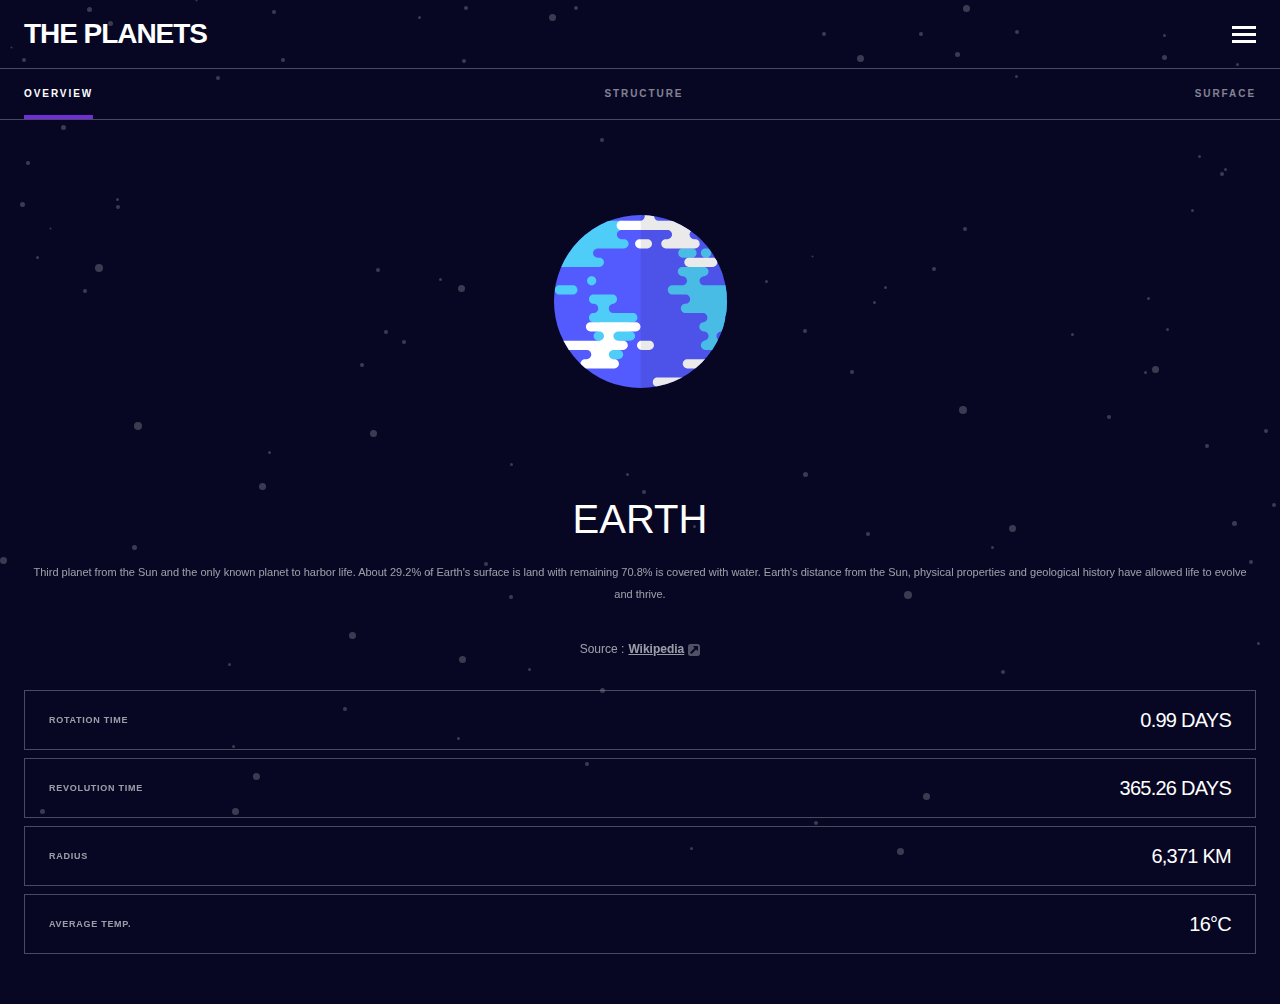
==== commit 9ef175bb: "Add files via upload" ====
--- a/earth.html
+++ b/earth.html
@@ -423,55 +423,7 @@
           </div>
           <!-- ? Planet info end -->
         </div>
-
-  <!-- Overview Content Start -->
-
-  <!-- Third planet from the Sun and the only known planet to harbor life. 
-  About 29.2% of Earth's surface is land with remaining 70.8% is 
-  covered with water. Earth's distance from the Sun, physical properties 
-  and geological history have allowed life to evolve and thrive.
-
-  Source : Wikipedia URL: https://en.wikipedia.org/wiki/Earth -->
-
-  <!-- Overview Content End -->
-
-  <!-- Internal Structure Content Start -->
-
-  <!-- Earth's interior, like that of the other terrestrial planets, is divided 
-  into layers by their chemical or physical (rheological) properties. The 
-  outer layer is a chemically distinct silicate solid crust, which is 
-  underlain by a highly viscous solid mantle.
-
-  Source : Wikipedia URL: https://en.wikipedia.org/wiki/Earth#Internal_structure -->
-
-  <!-- Internal Structure Content End -->
-
-  <!-- Surface Geology Content Start -->
-
-  <!-- The total surface area of Earth is about 510 million km2. The continental 
-  crust consists of lower density material such as the igneous rocks granite 
-  and andesite. Less common is basalt, a denser volcanic rock that is the 
-  primary constituent of the ocean floors.
-
-  Source : Wikipedia URL: https://en.wikipedia.org/wiki/Earth#Surface -->
-
-  <!-- Surface Geology Content End -->
-<!-- 
-  01 Overview
-  02 Internal Structure
-  03 Surface Geology
-
-  Rotation Time
-  0.99 Days
-
-  Revolution Time
-  365.26 Days
-
-  Radius
-  6,371 KM
-
-  Average Temp.
-  16°c -->
+  <script src="https://cdnjs.cloudflare.com/ajax/libs/gsap/3.11.4/gsap.min.js" integrity="sha512-f8mwTB+Bs8a5c46DEm7HQLcJuHMBaH/UFlcgyetMqqkvTcYg4g5VXsYR71b3qC82lZytjNYvBj2pf0VekA9/FQ==" crossorigin="anonymous" referrerpolicy="no-referrer"></script>
   <script src="index.js"></script>
 </body>
 </html>--- a/index.css
+++ b/index.css
@@ -304,32 +304,33 @@
     height: 111px;
 }
 
-.venus{
+
+.planet-menu__pic .venus{
     width: 154px;
     height: 154px;
 }
-.earth{
+.planet-menu__pic .earth{
     width: 173px;
     height: 173px;
 }
 
-.mars{
+.planet-menu__pic .mars{
     width: 129px;
     height: 129px;
 }
-.jupiter{
+.planet-menu__pic .jupiter{
     width: 224px;
     height: 224px;
 }
-.saturn{
+.planet-menu__pic .saturn{
     width: 256px;
     height: 256px;
 }
-.uranus{
+.planet-menu__pic .uranus{
     width: 176px;
     height: 176px;
 }
-.neptune{
+.planet-menu__pic .neptune{
     width: 173px;
     height: 173px;
 }
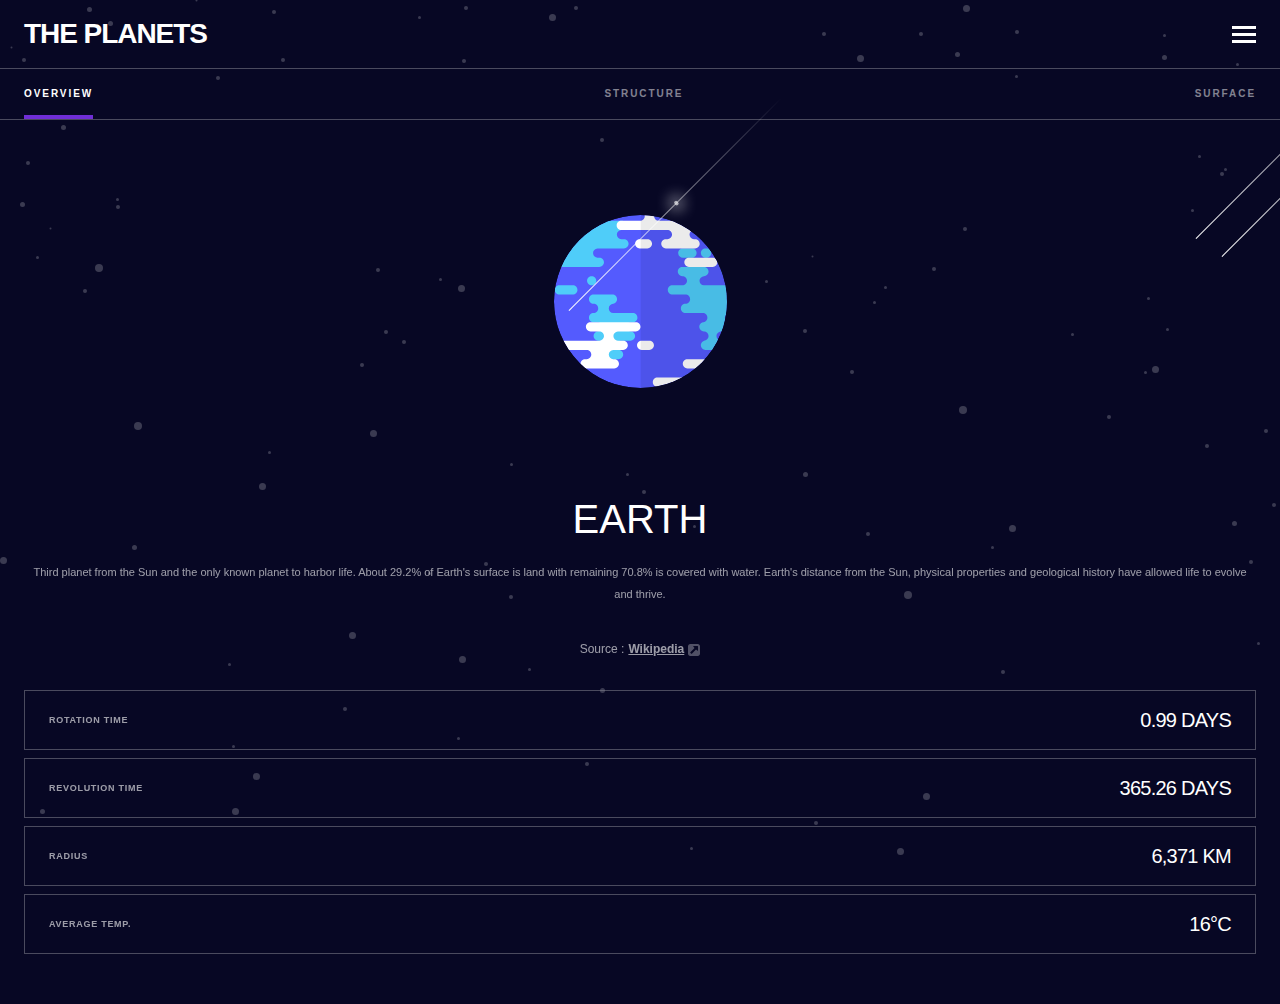
==== commit e6ba130c: "Add files via upload" ====
--- a/earth.html
+++ b/earth.html
@@ -4,6 +4,7 @@
   <meta charset="UTF-8">
   <meta name="viewport" content="width=device-width, initial-scale=1.0">
   <link rel="stylesheet" href="index.css">
+  <link rel="stylesheet" href="stars.css">
   <link rel="icon" type="image/png" sizes="32x32" href="./assets/favicon-32x32.png">
   <style>
     .planet-menu__surface-pic::before {
--- a/index.css
+++ b/index.css
@@ -29,14 +29,12 @@
     font-family: var(--spartan-font);
     font-weight: 400;
     text-align: center;
-    /* font-size: 0.875rem;
-    line-height: 1.5625rem; */
     font-size: 0.6875rem;
     line-height: 1.375rem;
     position: relative;
 }
 
-/* hode scrollbar */
+/* hide scrollbar */
 body::-webkit-scrollbar {
     display: none;
     -ms-overflow-style: none;
@@ -175,7 +173,6 @@
 .planet-menu__item-dash.active {
     opacity: 1;
 }
-
 
 .d-non {
     display: none;
@@ -302,35 +299,37 @@
     display: inline-block;
     width: 111px;
     height: 111px;
-}
-
-
-.planet-menu__pic .venus{
+    overflow: hidden;
+    border-radius: 50%;
+}
+
+.planet-menu__pic .venus {
     width: 154px;
     height: 154px;
 }
-.planet-menu__pic .earth{
+.planet-menu__pic .earth {
     width: 173px;
     height: 173px;
 }
 
-.planet-menu__pic .mars{
+.planet-menu__pic .mars {
     width: 129px;
     height: 129px;
 }
-.planet-menu__pic .jupiter{
+.planet-menu__pic .jupiter {
     width: 224px;
     height: 224px;
 }
-.planet-menu__pic .saturn{
+.planet-menu__pic .saturn {
     width: 256px;
     height: 256px;
-}
-.planet-menu__pic .uranus{
+    border-radius: 0;
+}
+.planet-menu__pic .uranus {
     width: 176px;
     height: 176px;
 }
-.planet-menu__pic .neptune{
+.planet-menu__pic .neptune {
     width: 173px;
     height: 173px;
 }
--- a/stars.css
+++ b/stars.css
@@ -0,0 +1,587 @@
+.meteor-1 {
+    position: absolute;
+    top: 204px;
+    left: 41%;
+    width: 300px;
+    height: 1px;
+    transform: rotate(-45deg);
+    background-image: linear-gradient(to right, #fff, rgba(255, 255, 255, 0));
+    -webkit-animation: meteor 14.5s linear infinite;
+    animation: meteor 14.5s linear infinite;
+}
+.meteor-1::before {
+    content: "";
+    position: absolute;
+    width: 4px;
+    height: 5px;
+    border-radius: 50%;
+    margin-top: -2px;
+    background: rgba(255, 255, 255, 0.7);
+    box-shadow: 0 0 15px 3px #fff;
+}
+
+.meteor-2 {
+    position: absolute;
+    top: 132px;
+    left: 90%;
+    width: 300px;
+    height: 1px;
+    transform: rotate(-45deg);
+    background-image: linear-gradient(to right, #fff, rgba(255, 255, 255, 0));
+    -webkit-animation: meteor 24.5s linear infinite;
+    animation: meteor 24.5s linear infinite;
+}
+.meteor-2::before {
+    content: "";
+    position: absolute;
+    width: 4px;
+    height: 5px;
+    border-radius: 50%;
+    margin-top: -2px;
+    background: rgba(255, 255, 255, 0.7);
+    box-shadow: 0 0 15px 3px #fff;
+}
+
+.meteor-3 {
+    position: absolute;
+    top: 150px;
+    left: 92%;
+    width: 300px;
+    height: 1px;
+    transform: rotate(-45deg);
+    background-image: linear-gradient(to right, #fff, rgba(255, 255, 255, 0));
+    -webkit-animation: meteor 15.9s linear infinite;
+    animation: meteor 15.9s linear infinite;
+}
+.meteor-3::before {
+    content: "";
+    position: absolute;
+    width: 4px;
+    height: 5px;
+    border-radius: 50%;
+    margin-top: -2px;
+    background: rgba(255, 255, 255, 0.7);
+    box-shadow: 0 0 15px 3px #fff;
+}
+
+.meteor-4 {
+    position: absolute;
+    top: 103px;
+    left: 72%;
+    width: 300px;
+    height: 1px;
+    transform: rotate(-45deg);
+    background-image: linear-gradient(to right, #fff, rgba(255, 255, 255, 0));
+    -webkit-animation: meteor 13.3s linear infinite;
+    animation: meteor 13.3s linear infinite;
+}
+.meteor-4::before {
+    content: "";
+    position: absolute;
+    width: 4px;
+    height: 5px;
+    border-radius: 50%;
+    margin-top: -2px;
+    background: rgba(255, 255, 255, 0.7);
+    box-shadow: 0 0 15px 3px #fff;
+}
+
+.meteor-5 {
+    position: absolute;
+    top: 206px;
+    left: 57%;
+    width: 300px;
+    height: 1px;
+    transform: rotate(-45deg);
+    background-image: linear-gradient(to right, #fff, rgba(255, 255, 255, 0));
+    -webkit-animation: meteor 18.9s linear infinite;
+    animation: meteor 18.9s linear infinite;
+}
+.meteor-5::before {
+    content: "";
+    position: absolute;
+    width: 4px;
+    height: 5px;
+    border-radius: 50%;
+    margin-top: -2px;
+    background: rgba(255, 255, 255, 0.7);
+    box-shadow: 0 0 15px 3px #fff;
+}
+
+.meteor-6 {
+    position: absolute;
+    top: 106px;
+    left: 82%;
+    width: 300px;
+    height: 1px;
+    transform: rotate(-45deg);
+    background-image: linear-gradient(to right, #fff, rgba(255, 255, 255, 0));
+    -webkit-animation: meteor 11.1s linear infinite;
+    animation: meteor 11.1s linear infinite;
+}
+.meteor-6::before {
+    content: "";
+    position: absolute;
+    width: 4px;
+    height: 5px;
+    border-radius: 50%;
+    margin-top: -2px;
+    background: rgba(255, 255, 255, 0.7);
+    box-shadow: 0 0 15px 3px #fff;
+}
+
+.meteor-7 {
+    position: absolute;
+    top: 189px;
+    left: 25%;
+    width: 300px;
+    height: 1px;
+    transform: rotate(-45deg);
+    background-image: linear-gradient(to right, #fff, rgba(255, 255, 255, 0));
+    -webkit-animation: meteor 14.3s linear infinite;
+    animation: meteor 14.3s linear infinite;
+}
+.meteor-7::before {
+    content: "";
+    position: absolute;
+    width: 4px;
+    height: 5px;
+    border-radius: 50%;
+    margin-top: -2px;
+    background: rgba(255, 255, 255, 0.7);
+    box-shadow: 0 0 15px 3px #fff;
+}
+
+.meteor-8 {
+    position: absolute;
+    top: 262px;
+    left: 88%;
+    width: 300px;
+    height: 1px;
+    transform: rotate(-45deg);
+    background-image: linear-gradient(to right, #fff, rgba(255, 255, 255, 0));
+    -webkit-animation: meteor 11.3s linear infinite;
+    animation: meteor 11.3s linear infinite;
+}
+.meteor-8::before {
+    content: "";
+    position: absolute;
+    width: 4px;
+    height: 5px;
+    border-radius: 50%;
+    margin-top: -2px;
+    background: rgba(255, 255, 255, 0.7);
+    box-shadow: 0 0 15px 3px #fff;
+}
+
+.meteor-9 {
+    position: absolute;
+    top: 148px;
+    left: 38%;
+    width: 300px;
+    height: 1px;
+    transform: rotate(-45deg);
+    background-image: linear-gradient(to right, #fff, rgba(255, 255, 255, 0));
+    -webkit-animation: meteor 19.6s linear infinite;
+    animation: meteor 19.6s linear infinite;
+}
+.meteor-9::before {
+    content: "";
+    position: absolute;
+    width: 4px;
+    height: 5px;
+    border-radius: 50%;
+    margin-top: -2px;
+    background: rgba(255, 255, 255, 0.7);
+    box-shadow: 0 0 15px 3px #fff;
+}
+
+.meteor-10 {
+    position: absolute;
+    top: 211px;
+    left: 99%;
+    width: 300px;
+    height: 1px;
+    transform: rotate(-45deg);
+    background-image: linear-gradient(to right, #fff, rgba(255, 255, 255, 0));
+    -webkit-animation: meteor 28.4s linear infinite;
+    animation: meteor 28.4s linear infinite;
+}
+.meteor-10::before {
+    content: "";
+    position: absolute;
+    width: 4px;
+    height: 5px;
+    border-radius: 50%;
+    margin-top: -2px;
+    background: rgba(255, 255, 255, 0.7);
+    box-shadow: 0 0 15px 3px #fff;
+}
+
+.meteor-11 {
+    position: absolute;
+    top: 235px;
+    left: 90%;
+    width: 300px;
+    height: 1px;
+    transform: rotate(-45deg);
+    background-image: linear-gradient(to right, #fff, rgba(255, 255, 255, 0));
+    -webkit-animation: meteor 9.5s linear infinite;
+    animation: meteor 9.5s linear infinite;
+}
+.meteor-11::before {
+    content: "";
+    position: absolute;
+    width: 4px;
+    height: 5px;
+    border-radius: 50%;
+    margin-top: -2px;
+    background: rgba(255, 255, 255, 0.7);
+    box-shadow: 0 0 15px 3px #fff;
+}
+
+.meteor-12 {
+    position: absolute;
+    top: 114px;
+    left: 17%;
+    width: 300px;
+    height: 1px;
+    transform: rotate(-45deg);
+    background-image: linear-gradient(to right, #fff, rgba(255, 255, 255, 0));
+    -webkit-animation: meteor 8.9s linear infinite;
+    animation: meteor 8.9s linear infinite;
+}
+.meteor-12::before {
+    content: "";
+    position: absolute;
+    width: 4px;
+    height: 5px;
+    border-radius: 50%;
+    margin-top: -2px;
+    background: rgba(255, 255, 255, 0.7);
+    box-shadow: 0 0 15px 3px #fff;
+}
+
+/* .meteor-13 {
+    position: absolute;
+    top: 178px;
+    left: 47%;
+    width: 300px;
+    height: 1px;
+    transform: rotate(-45deg);
+    background-image: linear-gradient(to right, #fff, rgba(255, 255, 255, 0));
+    -webkit-animation: meteor 29.8s linear infinite;
+    animation: meteor 29.8s linear infinite;
+}
+.meteor-13::before {
+    content: "";
+    position: absolute;
+    width: 4px;
+    height: 5px;
+    border-radius: 50%;
+    margin-top: -2px;
+    background: rgba(255, 255, 255, 0.7);
+    box-shadow: 0 0 15px 3px #fff;
+}
+
+.meteor-14 {
+    position: absolute;
+    top: 253px;
+    left: 30%;
+    width: 300px;
+    height: 1px;
+    transform: rotate(-45deg);
+    background-image: linear-gradient(to right, #fff, rgba(255, 255, 255, 0));
+    -webkit-animation: meteor 8.9s linear infinite;
+    animation: meteor 8.9s linear infinite;
+}
+.meteor-14::before {
+    content: "";
+    position: absolute;
+    width: 4px;
+    height: 5px;
+    border-radius: 50%;
+    margin-top: -2px;
+    background: rgba(255, 255, 255, 0.7);
+    box-shadow: 0 0 15px 3px #fff;
+}
+
+.meteor-15 {
+    position: absolute;
+    top: 184px;
+    left: 91%;
+    width: 300px;
+    height: 1px;
+    transform: rotate(-45deg);
+    background-image: linear-gradient(to right, #fff, rgba(255, 255, 255, 0));
+    -webkit-animation: meteor 27.4s linear infinite;
+    animation: meteor 27.4s linear infinite;
+}
+.meteor-15::before {
+    content: "";
+    position: absolute;
+    width: 4px;
+    height: 5px;
+    border-radius: 50%;
+    margin-top: -2px;
+    background: rgba(255, 255, 255, 0.7);
+    box-shadow: 0 0 15px 3px #fff;
+}
+
+.meteor-16 {
+    position: absolute;
+    top: 266px;
+    left: 77%;
+    width: 300px;
+    height: 1px;
+    transform: rotate(-45deg);
+    background-image: linear-gradient(to right, #fff, rgba(255, 255, 255, 0));
+    -webkit-animation: meteor 6.9s linear infinite;
+    animation: meteor 6.9s linear infinite;
+}
+.meteor-16::before {
+    content: "";
+    position: absolute;
+    width: 4px;
+    height: 5px;
+    border-radius: 50%;
+    margin-top: -2px;
+    background: rgba(255, 255, 255, 0.7);
+    box-shadow: 0 0 15px 3px #fff;
+}
+
+.meteor-17 {
+    position: absolute;
+    top: 183px;
+    left: 52%;
+    width: 300px;
+    height: 1px;
+    transform: rotate(-45deg);
+    background-image: linear-gradient(to right, #fff, rgba(255, 255, 255, 0));
+    -webkit-animation: meteor 7.9s linear infinite;
+    animation: meteor 7.9s linear infinite;
+}
+.meteor-17::before {
+    content: "";
+    position: absolute;
+    width: 4px;
+    height: 5px;
+    border-radius: 50%;
+    margin-top: -2px;
+    background: rgba(255, 255, 255, 0.7);
+    box-shadow: 0 0 15px 3px #fff;
+}
+
+.meteor-18 {
+    position: absolute;
+    top: 242px;
+    left: 99%;
+    width: 300px;
+    height: 1px;
+    transform: rotate(-45deg);
+    background-image: linear-gradient(to right, #fff, rgba(255, 255, 255, 0));
+    -webkit-animation: meteor 23.8s linear infinite;
+    animation: meteor 23.8s linear infinite;
+}
+.meteor-18::before {
+    content: "";
+    position: absolute;
+    width: 4px;
+    height: 5px;
+    border-radius: 50%;
+    margin-top: -2px;
+    background: rgba(255, 255, 255, 0.7);
+    box-shadow: 0 0 15px 3px #fff;
+}
+
+.meteor-19 {
+    position: absolute;
+    top: 100px;
+    left: 54%;
+    width: 300px;
+    height: 1px;
+    transform: rotate(-45deg);
+    background-image: linear-gradient(to right, #fff, rgba(255, 255, 255, 0));
+    -webkit-animation: meteor 16.6s linear infinite;
+    animation: meteor 16.6s linear infinite;
+}
+.meteor-19::before {
+    content: "";
+    position: absolute;
+    width: 4px;
+    height: 5px;
+    border-radius: 50%;
+    margin-top: -2px;
+    background: rgba(255, 255, 255, 0.7);
+    box-shadow: 0 0 15px 3px #fff;
+}
+
+.meteor-20 {
+    position: absolute;
+    top: 169px;
+    left: 82%;
+    width: 300px;
+    height: 1px;
+    transform: rotate(-45deg);
+    background-image: linear-gradient(to right, #fff, rgba(255, 255, 255, 0));
+    -webkit-animation: meteor 4.9s linear infinite;
+    animation: meteor 4.9s linear infinite;
+}
+.meteor-20::before {
+    content: "";
+    position: absolute;
+    width: 4px;
+    height: 5px;
+    border-radius: 50%;
+    margin-top: -2px;
+    background: rgba(255, 255, 255, 0.7);
+    box-shadow: 0 0 15px 3px #fff;
+}
+
+.meteor-21 {
+    position: absolute;
+    top: 255px;
+    left: 31%;
+    width: 300px;
+    height: 1px;
+    transform: rotate(-45deg);
+    background-image: linear-gradient(to right, #fff, rgba(255, 255, 255, 0));
+    -webkit-animation: meteor 18.1s linear infinite;
+    animation: meteor 18.1s linear infinite;
+}
+.meteor-21::before {
+    content: "";
+    position: absolute;
+    width: 4px;
+    height: 5px;
+    border-radius: 50%;
+    margin-top: -2px;
+    background: rgba(255, 255, 255, 0.7);
+    box-shadow: 0 0 15px 3px #fff;
+}
+
+.meteor-22 {
+    position: absolute;
+    top: 129px;
+    left: 25%;
+    width: 300px;
+    height: 1px;
+    transform: rotate(-45deg);
+    background-image: linear-gradient(to right, #fff, rgba(255, 255, 255, 0));
+    -webkit-animation: meteor 13s linear infinite;
+    animation: meteor 13s linear infinite;
+}
+.meteor-22::before {
+    content: "";
+    position: absolute;
+    width: 4px;
+    height: 5px;
+    border-radius: 50%;
+    margin-top: -2px;
+    background: rgba(255, 255, 255, 0.7);
+    box-shadow: 0 0 15px 3px #fff;
+}
+
+.meteor-23 {
+    position: absolute;
+    top: 182px;
+    left: 82%;
+    width: 300px;
+    height: 1px;
+    transform: rotate(-45deg);
+    background-image: linear-gradient(to right, #fff, rgba(255, 255, 255, 0));
+    -webkit-animation: meteor 19.2s linear infinite;
+    animation: meteor 19.2s linear infinite;
+}
+.meteor-23::before {
+    content: "";
+    position: absolute;
+    width: 4px;
+    height: 5px;
+    border-radius: 50%;
+    margin-top: -2px;
+    background: rgba(255, 255, 255, 0.7);
+    box-shadow: 0 0 15px 3px #fff;
+}
+
+.meteor-24 {
+    position: absolute;
+    top: 289px;
+    left: 41%;
+    width: 300px;
+    height: 1px;
+    transform: rotate(-45deg);
+    background-image: linear-gradient(to right, #fff, rgba(255, 255, 255, 0));
+    -webkit-animation: meteor 16.6s linear infinite;
+    animation: meteor 16.6s linear infinite;
+}
+.meteor-24::before {
+    content: "";
+    position: absolute;
+    width: 4px;
+    height: 5px;
+    border-radius: 50%;
+    margin-top: -2px;
+    background: rgba(255, 255, 255, 0.7);
+    box-shadow: 0 0 15px 3px #fff;
+}
+
+.meteor-25 {
+    position: absolute;
+    top: 110px;
+    left: 62%;
+    width: 300px;
+    height: 1px;
+    transform: rotate(-45deg);
+    background-image: linear-gradient(to right, #fff, rgba(255, 255, 255, 0));
+    -webkit-animation: meteor 16.3s linear infinite;
+    animation: meteor 16.3s linear infinite;
+}
+.meteor-25::before {
+    content: "";
+    position: absolute;
+    width: 4px;
+    height: 5px;
+    border-radius: 50%;
+    margin-top: -2px;
+    background: rgba(255, 255, 255, 0.7);
+    box-shadow: 0 0 15px 3px #fff;
+} */
+
+@-webkit-keyframes meteor {
+    0% {
+        opacity: 1;
+        margin-top: -300px;
+        margin-right: -300px;
+    }
+    12% {
+        opacity: 0;
+    }
+    15% {
+        margin-top: 300px;
+        margin-left: -600px;
+        opacity: 0;
+    }
+    100% {
+        opacity: 0;
+    }
+}
+
+@keyframes meteor {
+    0% {
+        opacity: 1;
+        margin-top: -300px;
+        margin-right: -300px;
+    }
+    12% {
+        opacity: 0;
+    }
+    15% {
+        margin-top: 300px;
+        margin-left: -600px;
+        opacity: 0;
+    }
+    100% {
+        opacity: 0;
+    }
+} /*# sourceMappingURL=style.css.map */
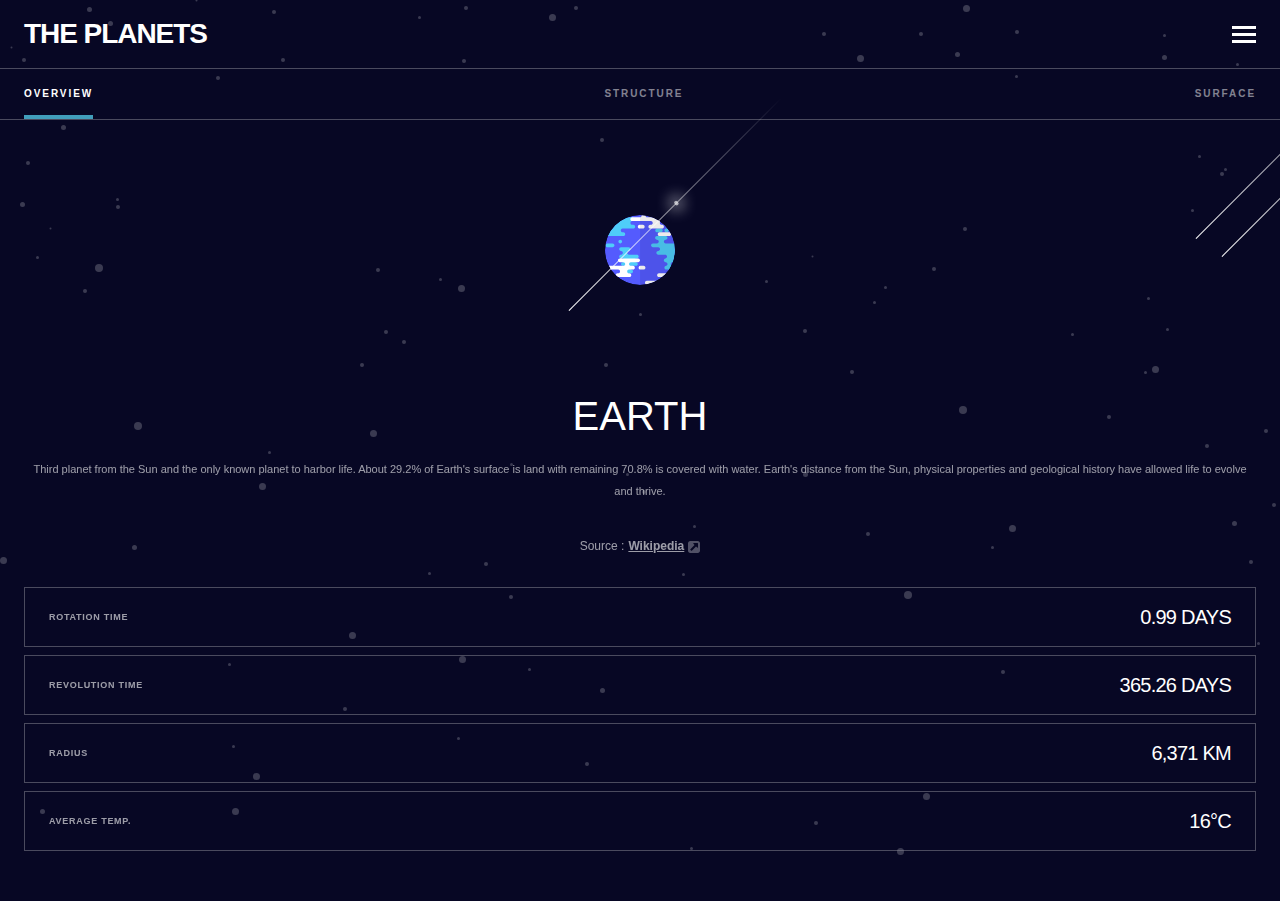
==== commit c27d1292: "Add files via upload" ====
--- a/earth.html
+++ b/earth.html
@@ -3,10 +3,11 @@
 <head>
   <meta charset="UTF-8">
   <meta name="viewport" content="width=device-width, initial-scale=1.0">
-  <link rel="stylesheet" href="index.css">
-  <link rel="stylesheet" href="stars.css">
-  <link rel="icon" type="image/png" sizes="32x32" href="./assets/favicon-32x32.png">
-  <style>
+    <style>
+    :root{
+      --svgWidthHeigth: 173px;
+    }
+
     .planet-menu__surface-pic::before {
     content: "";
     position: absolute;
@@ -21,6 +22,11 @@
     background-color: var(--earth);
 }
   </style>
+  <link rel="stylesheet" href="index.css">
+  <link rel="stylesheet" href="stars.css">
+  <link rel="stylesheet" href="responsive.css">
+  <link rel="icon" type="image/png" sizes="32x32" href="./assets/favicon-32x32.png">
+
   <title>Frontend Mentor | Planets fact site</title>
 </head>
 <body>
--- a/index.css
+++ b/index.css
@@ -297,42 +297,60 @@
 
 .planet-menu__pic svg {
     display: inline-block;
-    width: 111px;
-    height: 111px;
+    width: 70px;
+    height: 70px;
     overflow: hidden;
     border-radius: 50%;
 }
 
+.planet-menu__pic .saturn {
+    border-radius: 0;
+}
+/* 
 .planet-menu__pic .venus {
+    width: 70px;
+    height: 70px;
     width: 154px;
     height: 154px;
 }
 .planet-menu__pic .earth {
+    width: 70px;
+    height: 70px;
     width: 173px;
     height: 173px;
 }
 
 .planet-menu__pic .mars {
+    width: 70px;
+    height: 70px;
     width: 129px;
     height: 129px;
 }
 .planet-menu__pic .jupiter {
+    width: 70px;
+    height: 70px;
     width: 224px;
     height: 224px;
 }
 .planet-menu__pic .saturn {
+    width: 70px;
+    height: 70px;
     width: 256px;
     height: 256px;
     border-radius: 0;
 }
 .planet-menu__pic .uranus {
+    width: 70px;
+    height: 70px;
     width: 176px;
     height: 176px;
 }
 .planet-menu__pic .neptune {
+    width: 70px;
+    height: 70px;
     width: 173px;
     height: 173px;
-}
+} */
 
 /* ! */
 .planet-menu__surface-pic::before {
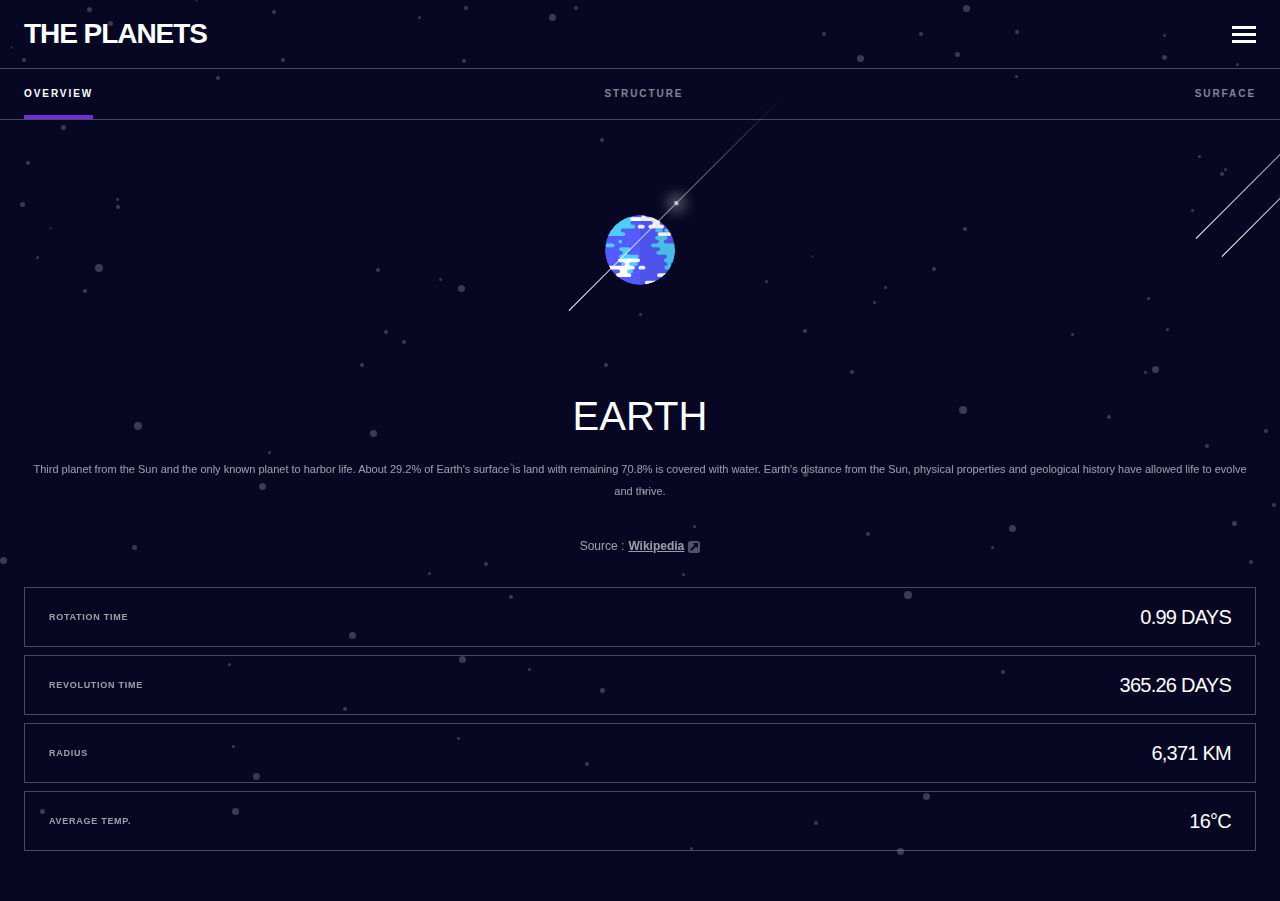
==== commit 24b5fde7: "Add files via upload" ====
--- a/earth.html
+++ b/earth.html
@@ -3,11 +3,15 @@
 <head>
   <meta charset="UTF-8">
   <meta name="viewport" content="width=device-width, initial-scale=1.0">
-    <style>
+  <style>
     :root{
       --svgWidthHeigth: 173px;
     }
-
+  </style>
+  <link rel="stylesheet" href="index.css">
+  <link rel="stylesheet" href="stars.css">
+  <link rel="stylesheet" href="responsive.css">
+  <style>
     .planet-menu__surface-pic::before {
     content: "";
     position: absolute;
@@ -17,14 +21,11 @@
     background-size: contain;
     bottom: 20%;
     left: 45%;
-}
+    }
     .planet-menu__item-dash.active {
     background-color: var(--earth);
-}
+    }
   </style>
-  <link rel="stylesheet" href="index.css">
-  <link rel="stylesheet" href="stars.css">
-  <link rel="stylesheet" href="responsive.css">
   <link rel="icon" type="image/png" sizes="32x32" href="./assets/favicon-32x32.png">
 
   <title>Frontend Mentor | Planets fact site</title>
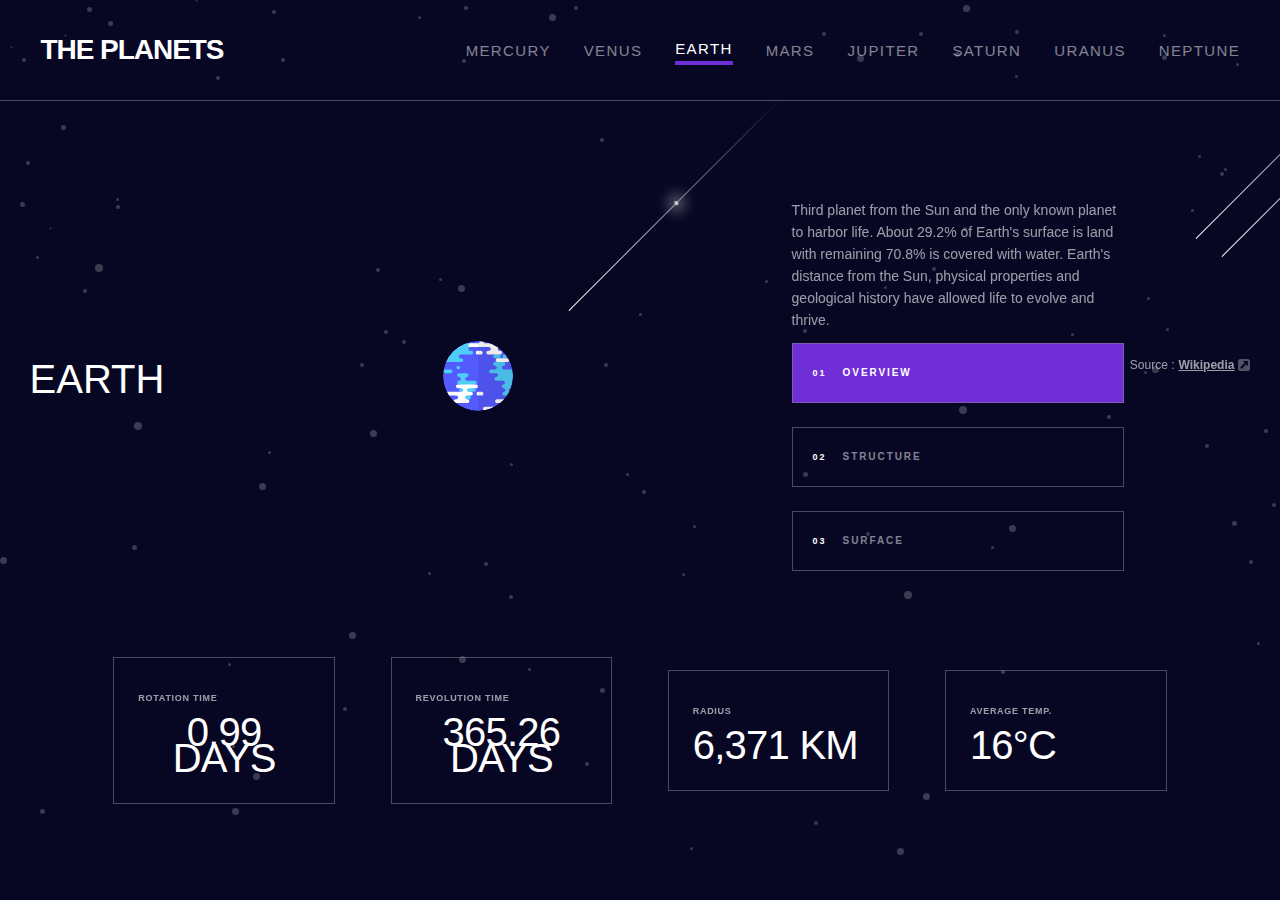
==== commit 79a9a7b3: "Add files via upload" ====
--- a/earth.html
+++ b/earth.html
@@ -1,437 +1,807 @@
 <!DOCTYPE html>
 <html lang="en">
-<head>
-  <meta charset="UTF-8">
-  <meta name="viewport" content="width=device-width, initial-scale=1.0">
-  <style>
-    :root{
-      --svgWidthHeigth: 173px;
-    }
-  </style>
-  <link rel="stylesheet" href="index.css">
-  <link rel="stylesheet" href="stars.css">
-  <link rel="stylesheet" href="responsive.css">
-  <style>
-    .planet-menu__surface-pic::before {
-    content: "";
-    position: absolute;
-    width: 60px;
-    height: 80px;
-    background: url("./assets/geology-earth.png") no-repeat center;
-    background-size: contain;
-    bottom: 20%;
-    left: 45%;
-    }
-    .planet-menu__item-dash.active {
-    background-color: var(--earth);
-    }
-  </style>
-  <link rel="icon" type="image/png" sizes="32x32" href="./assets/favicon-32x32.png">
+    <head>
+        <meta charset="UTF-8" />
+        <meta name="viewport" content="width=device-width, initial-scale=1.0" />
+        <style>
+            :root {
+                --svgWidthHeigth: 173px;
+                --planet: var(--earth);
+            }
+        </style>
+        <link rel="stylesheet" href="index.css" />
+        <link rel="stylesheet" href="stars.css" />
+        <link rel="stylesheet" href="responsive.css" />
+        <style>
+            .planet-menu__surface-pic::before {
+                content: "";
+                position: absolute;
+                width: 60px;
+                height: 80px;
+                background: url("./assets/geology-earth.png") no-repeat center;
+                background-size: contain;
+                bottom: 20%;
+                left: 45%;
+            }
 
-  <title>Frontend Mentor | Planets fact site</title>
-</head>
-<body>
-  <!--? SVG background -->
-            <svg
-                id="bg"
-                xmlns="http://www.w3.org/2000/svg"
-                width="1532"
-                height="1291"
-            >
-                <g fill="#FFF" fill-rule="evenodd" opacity=".202">
-                    <circle cx="1155.5" cy="369.5" r="3.5" />
-                    <circle cx="1145.5" cy="372.5" r="1.5" />
-                    <circle cx="1167.5" cy="329.5" r="1.5" />
-                    <circle cx="1148.5" cy="298.5" r="1.5" />
-                    <circle cx="1225.5" cy="169.5" r="1.5" />
-                    <circle cx="1222" cy="174" r="2" />
-                    <circle cx="1199.5" cy="156.5" r="1.5" />
-                    <circle cx="1192.5" cy="210.5" r="1.5" />
-                    <circle cx="1344" cy="192" r="2" />
-                    <circle cx="1336" cy="332" r="2" />
-                    <circle cx="1362.5" cy="350.5" r="1.5" />
-                    <circle cx="1164.5" cy="57.5" r="2.5" />
-                    <circle cx="1237.5" cy="64.5" r="1.5" />
-                    <circle cx="1164.5" cy="35.5" r="1.5" />
-                    <circle cx="1016.5" cy="76.5" r="1.5" />
-                    <circle cx="1017" cy="32" r="2" />
-                    <circle cx="966.5" cy="8.5" r="3.5" />
-                    <circle cx="957.5" cy="54.5" r="2.5" />
-                    <circle cx="860.5" cy="58.5" r="3.5" />
-                    <circle cx="921" cy="34" r="2" />
-                    <circle cx="965" cy="229" r="2" />
-                    <circle cx="934" cy="269" r="2" />
-                    <circle cx="885.5" cy="287.5" r="1.5" />
-                    <circle cx="874.5" cy="302.5" r="1.5" />
-                    <circle cx="963" cy="410" r="4" />
-                    <circle cx="852" cy="372" r="2" />
-                    <circle cx="805" cy="331" r="2" />
-                    <circle cx="812.5" cy="256.5" r="1" />
-                    <circle cx="766.5" cy="281.5" r="1.5" />
-                    <circle cx="1510" cy="17" r="2" />
-                    <circle cx="1516.5" cy="20.5" r="2.5" />
-                    <circle cx="1457" cy="200" r="2" />
-                    <circle cx="1431.5" cy="75.5" r="1.5" />
-                    <circle cx="1420.5" cy="89.5" r="1.5" />
-                    <circle cx="1357.5" cy="43.5" r="1" />
-                    <circle cx="1310.5" cy="70.5" r="1.5" />
-                    <circle cx="805.5" cy="474.5" r="2.5" />
-                    <circle cx="1490" cy="409" r="2" />
-                    <circle cx="1508.5" cy="356.5" r="1.5" />
-                    <circle cx="1072.5" cy="334.5" r="1.5" />
-                    <circle cx="1109" cy="417" r="2" />
-                    <circle cx="1207" cy="446" r="2" />
-                    <circle cx="1266" cy="431" r="2" />
-                    <circle cx="1234.5" cy="523.5" r="2.5" />
-                    <circle cx="1274" cy="505" r="2" />
-                    <circle cx="1403.5" cy="481.5" r="1.5" />
-                    <circle cx="1417" cy="525" r="2" />
-                    <circle cx="1251" cy="562" r="2" />
-                    <circle cx="1326" cy="578" r="2" />
-                    <circle cx="1417.5" cy="661.5" r="2.5" />
-                    <circle cx="1396" cy="696" r="2" />
-                    <circle cx="1427.5" cy="677.5" r="1.5" />
-                    <circle cx="1258.5" cy="643.5" r="1.5" />
-                    <circle cx="1343.5" cy="758.5" r="2.5" />
-                    <circle cx="1498" cy="673" r="2" />
-                    <circle cx="1529.5" cy="633.5" r="2.5" />
-                    <circle cx="1440.5" cy="575.5" r="1" />
-                    <circle cx="1306.5" cy="918.5" r="1.5" />
-                    <circle cx="1499" cy="911" r="2" />
-                    <circle cx="1467.5" cy="923.5" r="1.5" />
-                    <circle cx="1497" cy="1029" r="2" />
-                    <circle cx="1432.5" cy="1044.5" r="1.5" />
-                    <circle cx="824" cy="34" r="2" />
-                    <circle cx="602" cy="140" r="2" />
-                    <circle cx="640.5" cy="314.5" r="1.5" />
-                    <circle cx="606" cy="365" r="2" />
-                    <circle cx="466" cy="8" r="2" />
-                    <circle cx="576" cy="8" r="2" />
-                    <circle cx="552.5" cy="17.5" r="3.5" />
-                    <circle cx="464" cy="61" r="2" />
-                    <circle cx="218" cy="78" r="2" />
-                    <circle cx="419.5" cy="17.5" r="1.5" />
-                    <circle cx="461.5" cy="288.5" r="3.5" />
-                    <circle cx="440.5" cy="279.5" r="1.5" />
-                    <circle cx="386" cy="332" r="2" />
-                    <circle cx="404" cy="342" r="2" />
-                    <circle cx="378" cy="270" r="2" />
-                    <circle cx="362" cy="365" r="2" />
-                    <circle cx="373.5" cy="433.5" r="3.5" />
-                    <circle cx="511.5" cy="464.5" r="1.5" />
-                    <circle cx="627.5" cy="474.5" r="1.5" />
-                    <circle cx="644" cy="492" r="2" />
-                    <circle cx="117.5" cy="199.5" r="1.5" />
-                    <circle cx="118" cy="207" r="2" />
-                    <circle cx="89.5" cy="9.5" r="2.5" />
-                    <circle cx="110.5" cy="23.5" r="2.5" />
-                    <circle cx="196.5" cy=".5" r="1" />
-                    <circle cx="274" cy="12" r="2" />
-                    <circle cx="283" cy="60" r="2" />
-                    <circle cx="63.5" cy="127.5" r="2.5" />
-                    <circle cx="24" cy="60" r="2" />
-                    <circle cx="65.5" cy="35.5" r="1" />
-                    <circle cx="28" cy="163" r="2" />
-                    <circle cx="22.5" cy="204.5" r="2.5" />
-                    <circle cx="99" cy="268" r="4" />
-                    <circle cx="50.5" cy="228.5" r="1" />
-                    <circle cx="37.5" cy="257.5" r="1.5" />
-                    <circle cx="85" cy="291" r="2" />
-                    <circle cx="11.5" cy="47.5" r="1" />
-                    <circle cx="138" cy="426" r="4" />
-                    <circle cx="262.5" cy="486.5" r="3.5" />
-                    <circle cx="269.5" cy="452.5" r="1.5" />
-                    <circle cx="134.5" cy="547.5" r="2.5" />
-                    <circle cx="3.5" cy="560.5" r="3.5" />
-                    <circle cx="429.5" cy="573.5" r="1.5" />
-                    <circle cx="486" cy="564" r="2" />
-                    <circle cx="511" cy="597" r="2" />
-                    <circle cx="352.5" cy="635.5" r="3.5" />
-                    <circle cx="345" cy="709" r="2" />
-                    <circle cx="256.5" cy="776.5" r="3.5" />
-                    <circle cx="235.5" cy="811.5" r="3.5" />
-                    <circle cx="229.5" cy="664.5" r="1.5" />
-                    <circle cx="233.5" cy="746.5" r="1.5" />
-                    <circle cx="42.5" cy="811.5" r="2.5" />
-                    <circle cx="77.5" cy="980.5" r="2.5" />
-                    <circle cx="255" cy="938" r="2" />
-                    <circle cx="32.5" cy="938.5" r="3.5" />
-                    <circle cx="23.5" cy="1086.5" r="1.5" />
-                    <circle cx="108.5" cy="1238.5" r="3.5" />
-                    <circle cx="159.5" cy="1159.5" r="2.5" />
-                    <circle cx="90.5" cy="1192.5" r="1" />
-                    <circle cx="300.5" cy="1081.5" r="3.5" />
-                    <circle cx="388.5" cy="1154.5" r="3.5" />
-                    <circle cx="343" cy="1124" r="2" />
-                    <circle cx="467.5" cy="1072.5" r="1.5" />
-                    <circle cx="532.5" cy="1146.5" r="2.5" />
-                    <circle cx="555.5" cy="1153.5" r="2.5" />
-                    <circle cx="546.5" cy="1137.5" r="1" />
-                    <circle cx="318" cy="1199" r="4" />
-                    <circle cx="301.5" cy="1186.5" r="1.5" />
-                    <circle cx="408" cy="1230" r="2" />
-                    <circle cx="491.5" cy="1210.5" r="1" />
-                    <circle cx="565.5" cy="1178.5" r="1.5" />
-                    <circle cx="656.5" cy="1235.5" r="3.5" />
-                    <circle cx="709" cy="1285" r="2" />
-                    <circle cx="324.5" cy="1289.5" r="1.5" />
-                    <circle cx="332.5" cy="1278.5" r="1.5" />
-                    <circle cx="819.5" cy="1028.5" r="2.5" />
-                    <circle cx="875" cy="1157" r="2" />
-                    <circle cx="963.5" cy="1152.5" r="2.5" />
-                    <circle cx="962" cy="1145" r="2" />
-                    <circle cx="1069.5" cy="1181.5" r="11.5" />
-                    <circle cx="1003.5" cy="1152.5" r="2.5" />
-                    <circle cx="940.5" cy="1193.5" r="2.5" />
-                    <circle cx="907" cy="1068" r="2" />
-                    <circle cx="945" cy="925" r="2" />
-                    <circle cx="1204" cy="1186" r="2" />
-                    <circle cx="691.5" cy="848.5" r="1.5" />
-                    <circle cx="831" cy="1013" r="2" />
-                    <circle cx="833.5" cy="1082.5" r="2.5" />
-                    <circle cx="833" cy="1190" r="2" />
-                    <circle cx="1155.5" cy="1022.5" r="3.5" />
-                    <circle cx="908" cy="595" r="4" />
-                    <circle cx="1012.5" cy="528.5" r="3.5" />
-                    <circle cx="992.5" cy="547.5" r="1.5" />
-                    <circle cx="577" cy="960" r="2" />
-                    <circle cx="599.5" cy="939.5" r="1.5" />
-                    <circle cx="446" cy="959" r="2" />
-                    <circle cx="868" cy="534" r="2" />
-                    <circle cx="683.5" cy="574.5" r="1.5" />
-                    <circle cx="694.5" cy="526.5" r="1.5" />
-                    <circle cx="462.5" cy="659.5" r="3.5" />
-                    <circle cx="458.5" cy="738.5" r="1.5" />
-                    <circle cx="587" cy="764" r="2" />
-                    <circle cx="602.5" cy="690.5" r="2.5" />
-                    <circle cx="529.5" cy="669.5" r="1.5" />
-                    <circle cx="900.5" cy="851.5" r="3.5" />
-                    <circle cx="926.5" cy="796.5" r="3.5" />
-                    <circle cx="816" cy="823" r="2" />
-                    <circle cx="1003" cy="672" r="2" />
-                </g>
-            </svg>
-            <div class="menu">
-                <div class="menu__static">
-                  <h2>THE PLANETS</h2>
-                  <!-- ? Burger -->
-                  <div id="burger" class="burger">
-                      <div class="burger__dash"></div>
-                      <div class="burger__dash"></div>
-                      <div class="burger__dash"></div>
-                  </div>
-                </div>
-                <!--? Navigation start  -->
-                <nav id="nav" class="nav">
-                  <ul class="nav__list">
+            .planet-menu__item-dash.active {
+                background-color: var(--earth);
+            }
+
+            @media screen and (min-width: 670px) {
+                .nav__link-opened {
+                    border-bottom: 4px solid var(--earth);
+                }
+            }
+        </style>
+        <link
+            rel="icon"
+            type="image/png"
+            sizes="32x32"
+            href="./assets/favicon-32x32.png"
+        />
+
+        <title>Frontend Mentor | Planets fact site</title>
+    </head>
+    <body>
+        <!--? SVG background -->
+        <svg
+            id="bg"
+            xmlns="http://www.w3.org/2000/svg"
+            width="1532"
+            height="1291"
+        >
+            <g fill="#FFF" fill-rule="evenodd" opacity=".202">
+                <circle cx="1155.5" cy="369.5" r="3.5" />
+                <circle cx="1145.5" cy="372.5" r="1.5" />
+                <circle cx="1167.5" cy="329.5" r="1.5" />
+                <circle cx="1148.5" cy="298.5" r="1.5" />
+                <circle cx="1225.5" cy="169.5" r="1.5" />
+                <circle cx="1222" cy="174" r="2" />
+                <circle cx="1199.5" cy="156.5" r="1.5" />
+                <circle cx="1192.5" cy="210.5" r="1.5" />
+                <circle cx="1344" cy="192" r="2" />
+                <circle cx="1336" cy="332" r="2" />
+                <circle cx="1362.5" cy="350.5" r="1.5" />
+                <circle cx="1164.5" cy="57.5" r="2.5" />
+                <circle cx="1237.5" cy="64.5" r="1.5" />
+                <circle cx="1164.5" cy="35.5" r="1.5" />
+                <circle cx="1016.5" cy="76.5" r="1.5" />
+                <circle cx="1017" cy="32" r="2" />
+                <circle cx="966.5" cy="8.5" r="3.5" />
+                <circle cx="957.5" cy="54.5" r="2.5" />
+                <circle cx="860.5" cy="58.5" r="3.5" />
+                <circle cx="921" cy="34" r="2" />
+                <circle cx="965" cy="229" r="2" />
+                <circle cx="934" cy="269" r="2" />
+                <circle cx="885.5" cy="287.5" r="1.5" />
+                <circle cx="874.5" cy="302.5" r="1.5" />
+                <circle cx="963" cy="410" r="4" />
+                <circle cx="852" cy="372" r="2" />
+                <circle cx="805" cy="331" r="2" />
+                <circle cx="812.5" cy="256.5" r="1" />
+                <circle cx="766.5" cy="281.5" r="1.5" />
+                <circle cx="1510" cy="17" r="2" />
+                <circle cx="1516.5" cy="20.5" r="2.5" />
+                <circle cx="1457" cy="200" r="2" />
+                <circle cx="1431.5" cy="75.5" r="1.5" />
+                <circle cx="1420.5" cy="89.5" r="1.5" />
+                <circle cx="1357.5" cy="43.5" r="1" />
+                <circle cx="1310.5" cy="70.5" r="1.5" />
+                <circle cx="805.5" cy="474.5" r="2.5" />
+                <circle cx="1490" cy="409" r="2" />
+                <circle cx="1508.5" cy="356.5" r="1.5" />
+                <circle cx="1072.5" cy="334.5" r="1.5" />
+                <circle cx="1109" cy="417" r="2" />
+                <circle cx="1207" cy="446" r="2" />
+                <circle cx="1266" cy="431" r="2" />
+                <circle cx="1234.5" cy="523.5" r="2.5" />
+                <circle cx="1274" cy="505" r="2" />
+                <circle cx="1403.5" cy="481.5" r="1.5" />
+                <circle cx="1417" cy="525" r="2" />
+                <circle cx="1251" cy="562" r="2" />
+                <circle cx="1326" cy="578" r="2" />
+                <circle cx="1417.5" cy="661.5" r="2.5" />
+                <circle cx="1396" cy="696" r="2" />
+                <circle cx="1427.5" cy="677.5" r="1.5" />
+                <circle cx="1258.5" cy="643.5" r="1.5" />
+                <circle cx="1343.5" cy="758.5" r="2.5" />
+                <circle cx="1498" cy="673" r="2" />
+                <circle cx="1529.5" cy="633.5" r="2.5" />
+                <circle cx="1440.5" cy="575.5" r="1" />
+                <circle cx="1306.5" cy="918.5" r="1.5" />
+                <circle cx="1499" cy="911" r="2" />
+                <circle cx="1467.5" cy="923.5" r="1.5" />
+                <circle cx="1497" cy="1029" r="2" />
+                <circle cx="1432.5" cy="1044.5" r="1.5" />
+                <circle cx="824" cy="34" r="2" />
+                <circle cx="602" cy="140" r="2" />
+                <circle cx="640.5" cy="314.5" r="1.5" />
+                <circle cx="606" cy="365" r="2" />
+                <circle cx="466" cy="8" r="2" />
+                <circle cx="576" cy="8" r="2" />
+                <circle cx="552.5" cy="17.5" r="3.5" />
+                <circle cx="464" cy="61" r="2" />
+                <circle cx="218" cy="78" r="2" />
+                <circle cx="419.5" cy="17.5" r="1.5" />
+                <circle cx="461.5" cy="288.5" r="3.5" />
+                <circle cx="440.5" cy="279.5" r="1.5" />
+                <circle cx="386" cy="332" r="2" />
+                <circle cx="404" cy="342" r="2" />
+                <circle cx="378" cy="270" r="2" />
+                <circle cx="362" cy="365" r="2" />
+                <circle cx="373.5" cy="433.5" r="3.5" />
+                <circle cx="511.5" cy="464.5" r="1.5" />
+                <circle cx="627.5" cy="474.5" r="1.5" />
+                <circle cx="644" cy="492" r="2" />
+                <circle cx="117.5" cy="199.5" r="1.5" />
+                <circle cx="118" cy="207" r="2" />
+                <circle cx="89.5" cy="9.5" r="2.5" />
+                <circle cx="110.5" cy="23.5" r="2.5" />
+                <circle cx="196.5" cy=".5" r="1" />
+                <circle cx="274" cy="12" r="2" />
+                <circle cx="283" cy="60" r="2" />
+                <circle cx="63.5" cy="127.5" r="2.5" />
+                <circle cx="24" cy="60" r="2" />
+                <circle cx="65.5" cy="35.5" r="1" />
+                <circle cx="28" cy="163" r="2" />
+                <circle cx="22.5" cy="204.5" r="2.5" />
+                <circle cx="99" cy="268" r="4" />
+                <circle cx="50.5" cy="228.5" r="1" />
+                <circle cx="37.5" cy="257.5" r="1.5" />
+                <circle cx="85" cy="291" r="2" />
+                <circle cx="11.5" cy="47.5" r="1" />
+                <circle cx="138" cy="426" r="4" />
+                <circle cx="262.5" cy="486.5" r="3.5" />
+                <circle cx="269.5" cy="452.5" r="1.5" />
+                <circle cx="134.5" cy="547.5" r="2.5" />
+                <circle cx="3.5" cy="560.5" r="3.5" />
+                <circle cx="429.5" cy="573.5" r="1.5" />
+                <circle cx="486" cy="564" r="2" />
+                <circle cx="511" cy="597" r="2" />
+                <circle cx="352.5" cy="635.5" r="3.5" />
+                <circle cx="345" cy="709" r="2" />
+                <circle cx="256.5" cy="776.5" r="3.5" />
+                <circle cx="235.5" cy="811.5" r="3.5" />
+                <circle cx="229.5" cy="664.5" r="1.5" />
+                <circle cx="233.5" cy="746.5" r="1.5" />
+                <circle cx="42.5" cy="811.5" r="2.5" />
+                <circle cx="77.5" cy="980.5" r="2.5" />
+                <circle cx="255" cy="938" r="2" />
+                <circle cx="32.5" cy="938.5" r="3.5" />
+                <circle cx="23.5" cy="1086.5" r="1.5" />
+                <circle cx="108.5" cy="1238.5" r="3.5" />
+                <circle cx="159.5" cy="1159.5" r="2.5" />
+                <circle cx="90.5" cy="1192.5" r="1" />
+                <circle cx="300.5" cy="1081.5" r="3.5" />
+                <circle cx="388.5" cy="1154.5" r="3.5" />
+                <circle cx="343" cy="1124" r="2" />
+                <circle cx="467.5" cy="1072.5" r="1.5" />
+                <circle cx="532.5" cy="1146.5" r="2.5" />
+                <circle cx="555.5" cy="1153.5" r="2.5" />
+                <circle cx="546.5" cy="1137.5" r="1" />
+                <circle cx="318" cy="1199" r="4" />
+                <circle cx="301.5" cy="1186.5" r="1.5" />
+                <circle cx="408" cy="1230" r="2" />
+                <circle cx="491.5" cy="1210.5" r="1" />
+                <circle cx="565.5" cy="1178.5" r="1.5" />
+                <circle cx="656.5" cy="1235.5" r="3.5" />
+                <circle cx="709" cy="1285" r="2" />
+                <circle cx="324.5" cy="1289.5" r="1.5" />
+                <circle cx="332.5" cy="1278.5" r="1.5" />
+                <circle cx="819.5" cy="1028.5" r="2.5" />
+                <circle cx="875" cy="1157" r="2" />
+                <circle cx="963.5" cy="1152.5" r="2.5" />
+                <circle cx="962" cy="1145" r="2" />
+                <circle cx="1069.5" cy="1181.5" r="11.5" />
+                <circle cx="1003.5" cy="1152.5" r="2.5" />
+                <circle cx="940.5" cy="1193.5" r="2.5" />
+                <circle cx="907" cy="1068" r="2" />
+                <circle cx="945" cy="925" r="2" />
+                <circle cx="1204" cy="1186" r="2" />
+                <circle cx="691.5" cy="848.5" r="1.5" />
+                <circle cx="831" cy="1013" r="2" />
+                <circle cx="833.5" cy="1082.5" r="2.5" />
+                <circle cx="833" cy="1190" r="2" />
+                <circle cx="1155.5" cy="1022.5" r="3.5" />
+                <circle cx="908" cy="595" r="4" />
+                <circle cx="1012.5" cy="528.5" r="3.5" />
+                <circle cx="992.5" cy="547.5" r="1.5" />
+                <circle cx="577" cy="960" r="2" />
+                <circle cx="599.5" cy="939.5" r="1.5" />
+                <circle cx="446" cy="959" r="2" />
+                <circle cx="868" cy="534" r="2" />
+                <circle cx="683.5" cy="574.5" r="1.5" />
+                <circle cx="694.5" cy="526.5" r="1.5" />
+                <circle cx="462.5" cy="659.5" r="3.5" />
+                <circle cx="458.5" cy="738.5" r="1.5" />
+                <circle cx="587" cy="764" r="2" />
+                <circle cx="602.5" cy="690.5" r="2.5" />
+                <circle cx="529.5" cy="669.5" r="1.5" />
+                <circle cx="900.5" cy="851.5" r="3.5" />
+                <circle cx="926.5" cy="796.5" r="3.5" />
+                <circle cx="816" cy="823" r="2" />
+                <circle cx="1003" cy="672" r="2" />
+            </g>
+        </svg>
+        <div class="menu">
+            <div class="menu__static">
+                <h2>THE PLANETS</h2>
+                <!-- ? Burger -->
+                <div id="burger" class="burger">
+                    <div class="burger__dash"></div>
+                    <div class="burger__dash"></div>
+                    <div class="burger__dash"></div>
+                </div>
+            </div>
+            <!--? Navigation start  -->
+            <nav id="nav" class="nav">
+                <ul class="nav__list">
                     <!--mercury  -->
                     <li class="nav__item">
-                      <a href="index.html" class="nav__link mercury-link">
-                        <div class="link__wrapper">
-                          <div class="link__mercury link__planet"></div>
-                          <div class="link__name">mercury</div>
-                        </div>
-                        <div class="link__arrow"></div>
-                      </a>
+                        <a href="index.html" class="nav__link mercury-link">
+                            <div class="link__wrapper">
+                                <div class="link__mercury link__planet"></div>
+                                <div class="link__name">mercury</div>
+                            </div>
+                            <div class="link__arrow"></div>
+                        </a>
                     </li>
                     <!--venus  -->
                     <li class="nav__item">
-                      <a href="venus.html" class="nav__link venus-link">
-                        <div class="link__wrapper">
-                          <div class="link__venus link__planet"></div>
-                          <div class="link__name">venus</div>
-                        </div>
-                        <div class="link__arrow"></div>
-                      </a>
+                        <a href="venus.html" class="nav__link venus-link">
+                            <div class="link__wrapper">
+                                <div class="link__venus link__planet"></div>
+                                <div class="link__name">venus</div>
+                            </div>
+                            <div class="link__arrow"></div>
+                        </a>
                     </li>
                     <!-- earth -->
                     <li class="nav__item">
-                      <a href="earth.html" class="nav__link earth-link">
-                        <div class="link__wrapper">
-                          <div class="link__earth link__planet"></div>
-                          <div class="link__name">earth</div>
-                        </div>
-                        <div class="link__arrow"></div>
-                      </a>
+                        <a
+                            href="earth.html"
+                            class="nav__link nav__link-opened earth-link"
+                        >
+                            <div class="link__wrapper">
+                                <div class="link__earth link__planet"></div>
+                                <div class="link__name" style="color: white">
+                                    earth
+                                </div>
+                            </div>
+                            <div class="link__arrow"></div>
+                        </a>
                     </li>
                     <!--mars  -->
                     <li class="nav__item">
-                      <a href="mars.html" class="nav__link mars-link">
-                        <div class="link__wrapper">
-                          <div class="link__mars link__planet"></div>
-                          <div class="link__name">mars</div>
-                        </div>
-                        <div class="link__arrow"></div>
-                      </a>
+                        <a href="mars.html" class="nav__link mars-link">
+                            <div class="link__wrapper">
+                                <div class="link__mars link__planet"></div>
+                                <div class="link__name">mars</div>
+                            </div>
+                            <div class="link__arrow"></div>
+                        </a>
                     </li>
                     <!-- jupiter -->
                     <li class="nav__item">
-                      <a href="jupiter.html" class="nav__link jupiter-link">
-                        <div class="link__wrapper">
-                          <div class="link__jupiter link__planet"></div>
-                          <div class="link__name">jupiter</div>
-                        </div>
-                        <div class="link__arrow"></div>
-                      </a>
+                        <a href="jupiter.html" class="nav__link jupiter-link">
+                            <div class="link__wrapper">
+                                <div class="link__jupiter link__planet"></div>
+                                <div class="link__name">jupiter</div>
+                            </div>
+                            <div class="link__arrow"></div>
+                        </a>
                     </li>
                     <!-- saturn -->
                     <li class="nav__item">
-                      <a href="saturn.html" class="nav__link saturn-link">
-                        <div class="link__wrapper">
-                          <div class="link__saturn link__planet"></div>
-                          <div class="link__name">saturn</div>
-                        </div>
-                        <div class="link__arrow"></div>
-                      </a>
+                        <a href="saturn.html" class="nav__link saturn-link">
+                            <div class="link__wrapper">
+                                <div class="link__saturn link__planet"></div>
+                                <div class="link__name">saturn</div>
+                            </div>
+                            <div class="link__arrow"></div>
+                        </a>
                     </li>
                     <!-- uranus -->
                     <li class="nav__item">
-                      <a href="uranus.html" class="nav__link uranus-link">
-                        <div class="link__wrapper">
-                          <div class="link__uranus link__planet"></div>
-                          <div class="link__name">uranus</div>
-                        </div>
-                        <div class="link__arrow"></div>
-                      </a>
+                        <a href="uranus.html" class="nav__link uranus-link">
+                            <div class="link__wrapper">
+                                <div class="link__uranus link__planet"></div>
+                                <div class="link__name">uranus</div>
+                            </div>
+                            <div class="link__arrow"></div>
+                        </a>
                     </li>
                     <!-- neptune -->
                     <li class="nav__item">
-                      <a href="neptune.html" class="nav__link neptune-link">
-                        <div class="link__wrapper">
-                          <div class="link__neptune link__planet"></div>
-                          <div class="link__name">neptune</div>
-                        </div>
-                        <div class="link__arrow"></div>
-                      </a>
+                        <a href="neptune.html" class="nav__link neptune-link">
+                            <div class="link__wrapper">
+                                <div class="link__neptune link__planet"></div>
+                                <div class="link__name">neptune</div>
+                            </div>
+                            <div class="link__arrow"></div>
+                        </a>
                     </li>
-                  </ul>
-                </nav>
-                <!--? Navigation end  -->
+                </ul>
+            </nav>
+            <!--? Navigation end  -->
+        </div>
+
+        <!-- ?Planet menu start -->
+        <div class="planet-menu">
+            <ul class="planet-menu__list">
+                <li class="planet-menu__item planet-menu__overview active">
+                    OVERVIEW
+                    <div class="planet-menu__item-dash active"></div>
+                </li>
+                <li class="planet-menu__item planet-menu__structure">
+                    Structure
+                    <div class="planet-menu__item-dash"></div>
+                </li>
+                <li class="planet-menu__item planet-menu__surface">
+                    Surface
+                    <div class="planet-menu__item-dash"></div>
+                </li>
+            </ul>
+        </div>
+        <!-- ?Planet menu end -->
+
+        <div class="container">
+            <!--? Overview Content Start -->
+            <div class="overview-content">
+                <div class="planet-menu__pic">
+                    <svg
+                        class="earth"
+                        xmlns="http://www.w3.org/2000/svg"
+                        xmlns:xlink="http://www.w3.org/1999/xlink"
+                        viewBox="0 0 450 450"
+                        width="450"
+                        height="450"
+                    >
+                        <defs>
+                            <circle id="a" cx="225" cy="225" r="225" />
+                            <circle id="c" cx="225" cy="225" r="225" />
+                            <circle id="e" cx="225" cy="225" r="225" />
+                            <circle id="g" cx="225" cy="225" r="225" />
+                            <circle id="i" cx="225" cy="225" r="225" />
+                            <circle id="k" cx="225" cy="225" r="225" />
+                        </defs>
+                        <g fill="none" fill-rule="evenodd">
+                            <circle
+                                cx="225"
+                                cy="225"
+                                r="225"
+                                fill="#545BFE"
+                                fill-rule="nonzero"
+                            />
+                            <mask id="b" fill="#fff">
+                                <use xlink:href="#a" />
+                            </mask>
+                            <path
+                                fill="#4FCDF9"
+                                fill-rule="nonzero"
+                                d="M134 351c6.627 0 12-5.373 12-12s-5.373-12-12-12h-19c-6.627 0-12-5.373-12-12s5.373-12 12-12h-2c6.627 0 12-5.373 12-12s-5.373-12-12-12h-10c-6.627 0-12-5.373-12-12s5.373-12 12-12 12-5.373 12-12-5.373-12-12-12-12-5.373-12-12 5.373-12 12-12h49c6.627 0 12 5.373 12 12s-5.373 12-12 12h2v.01c-6.395.263-11.5 5.53-11.5 11.99s5.105 11.727 11.5 11.99v.01h51c6.627 0 12 5.373 12 12s-5.373 12-12 12h-6v.01c-6.395.262-11.5 5.53-11.5 11.99s5.105 11.728 11.5 11.99v.01c6.627 0 12 5.373 12 12s-5.373 12-12 12h-27v.01c-6.395.262-11.5 5.53-11.5 11.99s5.105 11.728 11.5 11.99v.01h-4c6.627 0 12 5.373 12 12s-5.373 12-12 12h-29c-6.627 0-12-5.373-12-12s5.373-12 12-12h-5zM49 183c6.627 0 12 5.373 12 12s-5.373 12-12 12H14c-6.627 0-12-5.373-12-12s5.373-12 12-12h35zm49-24c6.627 0 12 5.373 12 12s-5.373 12-12 12-12-5.373-12-12 5.373-12 12-12zm78-144c6.627 0 12 5.373 12 12s-5.373 12-12 12h-1v.01c-6.395.263-11.5 5.53-11.5 11.99s5.105 11.727 11.5 11.99V63h7c6.627 0 12 5.373 12 12s-5.373 12-12 12h-69v.01c-6.395.263-11.5 5.53-11.5 11.99s5.105 11.728 11.5 11.99v.01h5c6.627 0 12 5.373 12 12s-5.373 12-12 12H-1c-6.627 0-12-5.373-12-12s5.373-12 12-12H9c6.627 0 12-5.373 12-12S15.627 87 9 87h4C6.373 87 1 81.627 1 75s5.373-12 12-12h6c6.627 0 12-5.373 12-12s-5.373-12-12-12h-48c-6.627 0-12-5.373-12-12s5.373-12 12-12h205z"
+                                mask="url(#b)"
+                            />
+                            <mask id="d" fill="#fff">
+                                <use xlink:href="#c" />
+                            </mask>
+                            <path
+                                fill="#4FCDF9"
+                                fill-rule="nonzero"
+                                d="M390 327c6.627 0 12-5.373 12-12s-5.373-12-12-12-12-5.373-12-12 5.373-12 12-12h-3c6.627 0 12-5.373 12-12s-5.373-12-12-12h-45c-6.627 0-12-5.373-12-12s5.373-12 12-12 12-5.373 12-12-5.373-12-12-12h-34c-6.627 0-12-5.373-12-12s5.373-12 12-12h26c6.627 0 12-5.373 12-12s-5.373-12-12-12-12-5.373-12-12 5.373-12 12-12h56c6.627 0 12 5.373 12 12s-5.373 12-12 12l-.001.01c-6.395.263-11.499 5.53-11.499 11.99s5.104 11.727 11.499 11.99l.001.01h91c6.627 0 12 5.373 12 12s-5.373 12-12 12h-20v.01c-6.395.263-11.5 5.53-11.5 11.99s5.105 11.727 11.5 11.99v.01h10c6.627 0 12 5.373 12 12s-5.373 12-12 12h-15l-.001.01c-6.395.263-11.499 5.53-11.499 11.99s5.104 11.727 11.499 11.99l.001.01h-2c6.627 0 12 5.373 12 12s-5.373 12-12 12h-20v.01c-6.395.262-11.5 5.53-11.5 11.99s5.105 11.728 11.5 11.99v.01h-4c6.627 0 12 5.373 12 12s-5.373 12-12 12h-36c-6.627 0-12-5.373-12-12s5.373-12 12-12h-4zm90-24c6.627 0 12 5.373 12 12s-5.373 12-12 12-12-5.373-12-12 5.373-12 12-12zm-18-168c6.627 0 12 5.373 12 12s-5.373 12-12 12h-14c-6.627 0-12-5.373-12-12s5.373-12 12-12h14zm198-72c6.627 0 12 5.373 12 12s-5.373 12-12 12h-7v.01c-6.395.263-11.5 5.53-11.5 11.99s5.105 11.728 11.5 11.99v.01h16c6.627 0 12 5.373 12 12s-5.373 12-12 12H495c-6.627 0-12-5.373-12-12s5.373-12 12-12h-5c6.627 0 12-5.373 12-12s-5.373-12-12-12h-41c-6.627 0-12-5.373-12-12s5.373-12 12-12h211zM359 87c6.627 0 12 5.373 12 12s-5.373 12-12 12h-24c-6.627 0-12-5.373-12-12s5.373-12 12-12h24zm38 0c6.627 0 12 5.373 12 12s-5.373 12-12 12h-3c-6.627 0-12-5.373-12-12s5.373-12 12-12h3zm13-48c6.627 0 12 5.373 12 12s-5.373 12-12 12h-24c-6.627 0-12-5.373-12-12s5.373-12 12-12h24z"
+                                mask="url(#d)"
+                            />
+                            <mask id="f" fill="#fff">
+                                <use xlink:href="#e" />
+                            </mask>
+                            <path
+                                fill="#FFF"
+                                fill-rule="nonzero"
+                                d="M413 111c6.627 0 12 5.373 12 12s-5.373 12-12 12h-62c-6.627 0-12-5.373-12-12s5.373-12 12-12h62zM307 51c0-6.627-5.373-12-12-12H175c-6.627 0-12-5.373-12-12s5.373-12 12-12h49c6.627 0 12-5.373 12-12s-5.373-12-12-12h-16c-6.627 0-12-5.373-12-12s5.373-12 12-12h62c6.627 0 12 5.373 12 12s-5.373 12-12 12h2v.01c-6.395.262-11.5 5.53-11.5 11.99s5.105 11.728 11.5 11.99V15h160c6.627 0 12 5.373 12 12s-5.373 12-12 12h-68l-.001.01c-6.395.263-11.499 5.53-11.499 11.99S357.604 62.727 364 62.99L364 63h3c6.627 0 12 5.373 12 12s-5.373 12-12 12h-76c-6.627 0-12-5.373-12-12s5.373-12 12-12h4c6.627 0 12-5.373 12-12zm128 12c6.627 0 12 5.373 12 12s-5.373 12-12 12h-20c-6.627 0-12-5.373-12-12s5.373-12 12-12h20zm-192 0c6.627 0 12 5.373 12 12s-5.373 12-12 12h-20c-6.627 0-12-5.373-12-12s5.373-12 12-12h20zm231-96c6.627 0 12 5.373 12 12s-5.373 12-12 12H318c-6.627 0-12-5.373-12-12s5.373-12 12-12h156z"
+                                mask="url(#f)"
+                            />
+                            <mask id="h" fill="#fff">
+                                <use xlink:href="#g" />
+                            </mask>
+                            <path
+                                fill="#FFF"
+                                fill-rule="nonzero"
+                                d="M97 363c0-6.627-5.373-12-12-12H17c-6.627 0-12-5.373-12-12s5.373-12 12-12h101c6.627 0 12-5.373 12-12s-5.373-12-12-12H95c-6.627 0-12-5.373-12-12s5.373-12 12-12h118c6.627 0 12 5.373 12 12s-5.373 12-12 12h-47v.01c-6.395.262-11.5 5.53-11.5 11.99s5.105 11.728 11.5 11.99v.01h14c6.627 0 12 5.373 12 12s-5.373 12-12 12h-26l-.001.01c-6.395.263-11.499 5.53-11.499 11.99s5.104 11.727 11.499 11.99l.001.01h3c6.627 0 12 5.373 12 12s-5.373 12-12 12H81c-6.627 0-12-5.373-12-12s5.373-12 12-12h4c6.627 0 12-5.373 12-12zm151-36c6.627 0 12 5.373 12 12s-5.373 12-12 12h-20c-6.627 0-12-5.373-12-12s5.373-12 12-12h20z"
+                                mask="url(#h)"
+                            />
+                            <mask id="j" fill="#fff">
+                                <use xlink:href="#i" />
+                            </mask>
+                            <path
+                                fill="#FFF"
+                                fill-rule="nonzero"
+                                d="M349 459c0-6.627-5.373-12-12-12h-68c-6.627 0-12-5.373-12-12s5.373-12 12-12h101c6.627 0 12-5.373 12-12s-5.373-12-12-12h-23c-6.627 0-12-5.373-12-12s5.373-12 12-12h118c6.627 0 12 5.373 12 12s-5.373 12-12 12h-47v.01c-6.395.262-11.5 5.53-11.5 11.99s5.105 11.728 11.5 11.99v.01h14c6.627 0 12 5.373 12 12s-5.373 12-12 12h-26l-.001.01c-6.395.263-11.499 5.53-11.499 11.99s5.104 11.727 11.499 11.99l.001.01h3c6.627 0 12 5.373 12 12s-5.373 12-12 12h-76c-6.627 0-12-5.373-12-12s5.373-12 12-12h4c6.627 0 12-5.373 12-12zm151-36c6.627 0 12 5.373 12 12s-5.373 12-12 12h-20c-6.627 0-12-5.373-12-12s5.373-12 12-12h20z"
+                                mask="url(#j)"
+                            />
+                            <mask id="l" fill="#fff">
+                                <use xlink:href="#k" />
+                            </mask>
+                            <path
+                                fill="#000"
+                                fill-rule="nonzero"
+                                mask="url(#l)"
+                                opacity=".078"
+                                d="M225.484-25h250.484v500H225.484z"
+                            />
+                        </g>
+                    </svg>
+                </div>
+                <h1 id="heading">earth</h1>
+                <div id="text-buttons-wrapper" class="text-buttons-wrapper">
+                    <div id="text-wrapper" class="text-wrapper">
+                        <p class="content__text">
+                            Third planet from the Sun and the only known planet
+                            to harbor life. About 29.2% of Earth's surface is
+                            land with remaining 70.8% is covered with water.
+                            Earth's distance from the Sun, physical properties
+                            and geological history have allowed life to evolve
+                            and thrive.
+                        </p>
+                    </div>
+                    <!-- !Tablet buttons start -->
+                    <div class="planet-menu__tablet" id="planet-menu__tablet">
+                        <ul class="planet-menu__list">
+                            <li
+                                class="planet-menu__item planet-menu__overview active tablet"
+                                id="planet-menu__overview"
+                            >
+                                OVERVIEW
+                                <div
+                                    class="planet-menu__item-dash active"
+                                ></div>
+                            </li>
+                            <li
+                                class="planet-menu__item planet-menu__structure"
+                                id="planet-menu__structure"
+                            >
+                                Structure
+                                <div class="planet-menu__item-dash"></div>
+                            </li>
+                            <li
+                                class="planet-menu__item planet-menu__surface"
+                                id="planet-menu__surface"
+                            >
+                                Surface
+                                <div class="planet-menu__item-dash"></div>
+                            </li>
+                        </ul>
+                    </div>
+                    <!-- !Tablet buttons end -->
+                </div>
+                <div id="source" class="source">
+                    <span class="source__text">Source : </span>
+                    <a
+                        href="https://en.wikipedia.org/wiki/Earth"
+                        class="source__link"
+                    >
+                        Wikipedia
+                    </a>
+                    <svg
+                        class="source__svg"
+                        xmlns="http://www.w3.org/2000/svg"
+                        width="12"
+                        height="12"
+                    >
+                        <path
+                            fill="#FFF"
+                            d="M11.34.66C10.9.22 10.37 0 9.75 0h-7.5C1.63 0 1.1.22.66.66.22 1.1 0 1.63 0 2.25v7.5c0 .62.22 1.15.66 1.59.44.44.97.66 1.59.66h7.5c.62 0 1.15-.22 1.59-.66.44-.44.66-.97.66-1.59v-7.5c0-.62-.22-1.15-.66-1.59zM10 6.25a.467.467 0 01-.305.46.544.544 0 01-.195.04.465.465 0 01-.352-.149L8.023 5.476 3.852 9.648a.481.481 0 01-.352.149.48.48 0 01-.352-.149l-.796-.797a.48.48 0 01-.149-.351.48.48 0 01.149-.352l4.172-4.172-1.125-1.125c-.162-.15-.198-.333-.11-.546A.467.467 0 015.75 2H9.5c.135 0 .253.05.352.148A.48.48 0 0110 2.5v3.75z"
+                            opacity=".5"
+                        />
+                    </svg>
+                </div>
+            </div>
+            <!--? Overview Content End -->
+
+            <!--? Internal Structure Content Start -->
+            <div class="structure-content">
+                <div class="planet-menu__pic">
+                    <svg
+                        class="earth"
+                        xmlns="http://www.w3.org/2000/svg"
+                        xmlns:xlink="http://www.w3.org/1999/xlink"
+                        viewBox="0 0 450 450"
+                        width="450"
+                        height="450"
+                    >
+                        <defs>
+                            <circle id="a" cx="225" cy="225" r="225" />
+                            <circle id="c" cx="225" cy="225" r="225" />
+                            <circle id="e" cx="225" cy="225" r="225" />
+                            <circle id="g" cx="225" cy="225" r="225" />
+                            <circle id="i" cx="225" cy="225" r="225" />
+                            <circle id="k" cx="225" cy="225" r="225" />
+                            <path
+                                id="m"
+                                d="M0 0c120.398 0 218 97.602 218 218S120.398 436 0 436z"
+                            />
+                        </defs>
+                        <g fill="none" fill-rule="evenodd">
+                            <circle
+                                cx="225"
+                                cy="225"
+                                r="225"
+                                fill="#545BFE"
+                                fill-rule="nonzero"
+                            />
+                            <mask id="b" fill="#fff">
+                                <use xlink:href="#a" />
+                            </mask>
+                            <path
+                                fill="#4FCDF9"
+                                fill-rule="nonzero"
+                                d="M134 351c6.627 0 12-5.373 12-12s-5.373-12-12-12h-19c-6.627 0-12-5.373-12-12s5.373-12 12-12h-2c6.627 0 12-5.373 12-12s-5.373-12-12-12h-10c-6.627 0-12-5.373-12-12s5.373-12 12-12 12-5.373 12-12-5.373-12-12-12-12-5.373-12-12 5.373-12 12-12h49c6.627 0 12 5.373 12 12s-5.373 12-12 12h2v.01c-6.395.263-11.5 5.53-11.5 11.99s5.105 11.727 11.5 11.99v.01h51c6.627 0 12 5.373 12 12s-5.373 12-12 12h-6v.01c-6.395.262-11.5 5.53-11.5 11.99s5.105 11.728 11.5 11.99v.01c6.627 0 12 5.373 12 12s-5.373 12-12 12h-27v.01c-6.395.262-11.5 5.53-11.5 11.99s5.105 11.728 11.5 11.99v.01h-4c6.627 0 12 5.373 12 12s-5.373 12-12 12h-29c-6.627 0-12-5.373-12-12s5.373-12 12-12h-5zM49 183c6.627 0 12 5.373 12 12s-5.373 12-12 12H14c-6.627 0-12-5.373-12-12s5.373-12 12-12h35zm49-24c6.627 0 12 5.373 12 12s-5.373 12-12 12-12-5.373-12-12 5.373-12 12-12zm78-144c6.627 0 12 5.373 12 12s-5.373 12-12 12h-1v.01c-6.395.263-11.5 5.53-11.5 11.99s5.105 11.727 11.5 11.99V63h7c6.627 0 12 5.373 12 12s-5.373 12-12 12h-69v.01c-6.395.263-11.5 5.53-11.5 11.99s5.105 11.728 11.5 11.99v.01h5c6.627 0 12 5.373 12 12s-5.373 12-12 12H-1c-6.627 0-12-5.373-12-12s5.373-12 12-12H9c6.627 0 12-5.373 12-12S15.627 87 9 87h4C6.373 87 1 81.627 1 75s5.373-12 12-12h6c6.627 0 12-5.373 12-12s-5.373-12-12-12h-48c-6.627 0-12-5.373-12-12s5.373-12 12-12h205z"
+                                mask="url(#b)"
+                            />
+                            <mask id="d" fill="#fff">
+                                <use xlink:href="#c" />
+                            </mask>
+                            <path
+                                fill="#4FCDF9"
+                                fill-rule="nonzero"
+                                d="M390 327c6.627 0 12-5.373 12-12s-5.373-12-12-12-12-5.373-12-12 5.373-12 12-12h-3c6.627 0 12-5.373 12-12s-5.373-12-12-12h-45c-6.627 0-12-5.373-12-12s5.373-12 12-12 12-5.373 12-12-5.373-12-12-12h-34c-6.627 0-12-5.373-12-12s5.373-12 12-12h26c6.627 0 12-5.373 12-12s-5.373-12-12-12-12-5.373-12-12 5.373-12 12-12h56c6.627 0 12 5.373 12 12s-5.373 12-12 12l-.001.01c-6.395.263-11.499 5.53-11.499 11.99s5.104 11.727 11.499 11.99l.001.01h91c6.627 0 12 5.373 12 12s-5.373 12-12 12h-20v.01c-6.395.263-11.5 5.53-11.5 11.99s5.105 11.727 11.5 11.99v.01h10c6.627 0 12 5.373 12 12s-5.373 12-12 12h-15l-.001.01c-6.395.263-11.499 5.53-11.499 11.99s5.104 11.727 11.499 11.99l.001.01h-2c6.627 0 12 5.373 12 12s-5.373 12-12 12h-20v.01c-6.395.262-11.5 5.53-11.5 11.99s5.105 11.728 11.5 11.99v.01h-4c6.627 0 12 5.373 12 12s-5.373 12-12 12h-36c-6.627 0-12-5.373-12-12s5.373-12 12-12h-4zm90-24c6.627 0 12 5.373 12 12s-5.373 12-12 12-12-5.373-12-12 5.373-12 12-12zm-18-168c6.627 0 12 5.373 12 12s-5.373 12-12 12h-14c-6.627 0-12-5.373-12-12s5.373-12 12-12h14zm198-72c6.627 0 12 5.373 12 12s-5.373 12-12 12h-7v.01c-6.395.263-11.5 5.53-11.5 11.99s5.105 11.728 11.5 11.99v.01h16c6.627 0 12 5.373 12 12s-5.373 12-12 12H495c-6.627 0-12-5.373-12-12s5.373-12 12-12h-5c6.627 0 12-5.373 12-12s-5.373-12-12-12h-41c-6.627 0-12-5.373-12-12s5.373-12 12-12h211zM359 87c6.627 0 12 5.373 12 12s-5.373 12-12 12h-24c-6.627 0-12-5.373-12-12s5.373-12 12-12h24zm38 0c6.627 0 12 5.373 12 12s-5.373 12-12 12h-3c-6.627 0-12-5.373-12-12s5.373-12 12-12h3zm13-48c6.627 0 12 5.373 12 12s-5.373 12-12 12h-24c-6.627 0-12-5.373-12-12s5.373-12 12-12h24z"
+                                mask="url(#d)"
+                            />
+                            <mask id="f" fill="#fff">
+                                <use xlink:href="#e" />
+                            </mask>
+                            <path
+                                fill="#FFF"
+                                fill-rule="nonzero"
+                                d="M413 111c6.627 0 12 5.373 12 12s-5.373 12-12 12h-62c-6.627 0-12-5.373-12-12s5.373-12 12-12h62zM307 51c0-6.627-5.373-12-12-12H175c-6.627 0-12-5.373-12-12s5.373-12 12-12h49c6.627 0 12-5.373 12-12s-5.373-12-12-12h-16c-6.627 0-12-5.373-12-12s5.373-12 12-12h62c6.627 0 12 5.373 12 12s-5.373 12-12 12h2v.01c-6.395.262-11.5 5.53-11.5 11.99s5.105 11.728 11.5 11.99V15h160c6.627 0 12 5.373 12 12s-5.373 12-12 12h-68l-.001.01c-6.395.263-11.499 5.53-11.499 11.99S357.604 62.727 364 62.99L364 63h3c6.627 0 12 5.373 12 12s-5.373 12-12 12h-76c-6.627 0-12-5.373-12-12s5.373-12 12-12h4c6.627 0 12-5.373 12-12zm128 12c6.627 0 12 5.373 12 12s-5.373 12-12 12h-20c-6.627 0-12-5.373-12-12s5.373-12 12-12h20zm-192 0c6.627 0 12 5.373 12 12s-5.373 12-12 12h-20c-6.627 0-12-5.373-12-12s5.373-12 12-12h20zm231-96c6.627 0 12 5.373 12 12s-5.373 12-12 12H318c-6.627 0-12-5.373-12-12s5.373-12 12-12h156z"
+                                mask="url(#f)"
+                            />
+                            <mask id="h" fill="#fff">
+                                <use xlink:href="#g" />
+                            </mask>
+                            <path
+                                fill="#FFF"
+                                fill-rule="nonzero"
+                                d="M97 363c0-6.627-5.373-12-12-12H17c-6.627 0-12-5.373-12-12s5.373-12 12-12h101c6.627 0 12-5.373 12-12s-5.373-12-12-12H95c-6.627 0-12-5.373-12-12s5.373-12 12-12h118c6.627 0 12 5.373 12 12s-5.373 12-12 12h-47v.01c-6.395.262-11.5 5.53-11.5 11.99s5.105 11.728 11.5 11.99v.01h14c6.627 0 12 5.373 12 12s-5.373 12-12 12h-26l-.001.01c-6.395.263-11.499 5.53-11.499 11.99s5.104 11.727 11.499 11.99l.001.01h3c6.627 0 12 5.373 12 12s-5.373 12-12 12H81c-6.627 0-12-5.373-12-12s5.373-12 12-12h4c6.627 0 12-5.373 12-12zm151-36c6.627 0 12 5.373 12 12s-5.373 12-12 12h-20c-6.627 0-12-5.373-12-12s5.373-12 12-12h20z"
+                                mask="url(#h)"
+                            />
+                            <mask id="j" fill="#fff">
+                                <use xlink:href="#i" />
+                            </mask>
+                            <path
+                                fill="#FFF"
+                                fill-rule="nonzero"
+                                d="M349 459c0-6.627-5.373-12-12-12h-68c-6.627 0-12-5.373-12-12s5.373-12 12-12h101c6.627 0 12-5.373 12-12s-5.373-12-12-12h-23c-6.627 0-12-5.373-12-12s5.373-12 12-12h118c6.627 0 12 5.373 12 12s-5.373 12-12 12h-47v.01c-6.395.262-11.5 5.53-11.5 11.99s5.105 11.728 11.5 11.99v.01h14c6.627 0 12 5.373 12 12s-5.373 12-12 12h-26l-.001.01c-6.395.263-11.499 5.53-11.499 11.99s5.104 11.727 11.499 11.99l.001.01h3c6.627 0 12 5.373 12 12s-5.373 12-12 12h-76c-6.627 0-12-5.373-12-12s5.373-12 12-12h4c6.627 0 12-5.373 12-12zm151-36c6.627 0 12 5.373 12 12s-5.373 12-12 12h-20c-6.627 0-12-5.373-12-12s5.373-12 12-12h20z"
+                                mask="url(#j)"
+                            />
+                            <mask id="l" fill="#fff">
+                                <use xlink:href="#k" />
+                            </mask>
+                            <path
+                                fill="#000"
+                                fill-rule="nonzero"
+                                mask="url(#l)"
+                                opacity=".078"
+                                d="M225.484-25h250.484v500H225.484z"
+                            />
+                            <g transform="translate(225 7)">
+                                <mask id="n" fill="#fff">
+                                    <use xlink:href="#m" />
+                                </mask>
+                                <use fill="#2A2D80" xlink:href="#m" />
+                                <circle
+                                    cx="1.5"
+                                    cy="219.5"
+                                    r="208.5"
+                                    fill="#952525"
+                                    mask="url(#n)"
+                                />
+                                <circle
+                                    cx="2"
+                                    cy="218"
+                                    r="178"
+                                    fill="#E0592F"
+                                    mask="url(#n)"
+                                />
+                                <circle
+                                    cx="2"
+                                    cy="218"
+                                    r="107"
+                                    fill="#F89035"
+                                    mask="url(#n)"
+                                />
+                                <circle
+                                    cx="1"
+                                    cy="219"
+                                    r="51"
+                                    fill="#FFF1AA"
+                                    mask="url(#n)"
+                                />
+                            </g>
+                        </g>
+                    </svg>
+                </div>
+                <h1>earth</h1>
+                <p class="content__text">
+                    Earth's interior, like that of the other terrestrial
+                    planets, is divided into layers by their chemical or
+                    physical (rheological) properties. The outer layer is a
+                    chemically distinct silicate solid crust, which is underlain
+                    by a highly viscous solid mantle.
+                </p>
+                <div class="source">
+                    <span class="source__text">Source : </span>
+                    <a
+                        href="https://en.wikipedia.org/wiki/Earth#Internal_structure"
+                        class="source__link"
+                    >
+                        Wikipedia
+                    </a>
+                    <svg
+                        class="source__svg"
+                        xmlns="http://www.w3.org/2000/svg"
+                        width="12"
+                        height="12"
+                    >
+                        <path
+                            fill="#FFF"
+                            d="M11.34.66C10.9.22 10.37 0 9.75 0h-7.5C1.63 0 1.1.22.66.66.22 1.1 0 1.63 0 2.25v7.5c0 .62.22 1.15.66 1.59.44.44.97.66 1.59.66h7.5c.62 0 1.15-.22 1.59-.66.44-.44.66-.97.66-1.59v-7.5c0-.62-.22-1.15-.66-1.59zM10 6.25a.467.467 0 01-.305.46.544.544 0 01-.195.04.465.465 0 01-.352-.149L8.023 5.476 3.852 9.648a.481.481 0 01-.352.149.48.48 0 01-.352-.149l-.796-.797a.48.48 0 01-.149-.351.48.48 0 01.149-.352l4.172-4.172-1.125-1.125c-.162-.15-.198-.333-.11-.546A.467.467 0 015.75 2H9.5c.135 0 .253.05.352.148A.48.48 0 0110 2.5v3.75z"
+                            opacity=".5"
+                        />
+                    </svg>
+                </div>
+            </div>
+            <!--? Internal Structure Content End -->
+
+            <!--? Surface Geology Content Start -->
+            <div class="surface-content">
+                <div class="planet-menu__pic planet-menu__surface-pic">
+                    <svg
+                        class="earth"
+                        xmlns="http://www.w3.org/2000/svg"
+                        xmlns:xlink="http://www.w3.org/1999/xlink"
+                        viewBox="0 0 450 450"
+                        width="450"
+                        height="450"
+                    >
+                        <defs>
+                            <circle id="a" cx="225" cy="225" r="225" />
+                            <circle id="c" cx="225" cy="225" r="225" />
+                            <circle id="e" cx="225" cy="225" r="225" />
+                            <circle id="g" cx="225" cy="225" r="225" />
+                            <circle id="i" cx="225" cy="225" r="225" />
+                            <circle id="k" cx="225" cy="225" r="225" />
+                        </defs>
+                        <g fill="none" fill-rule="evenodd">
+                            <circle
+                                cx="225"
+                                cy="225"
+                                r="225"
+                                fill="#545BFE"
+                                fill-rule="nonzero"
+                            />
+                            <mask id="b" fill="#fff">
+                                <use xlink:href="#a" />
+                            </mask>
+                            <path
+                                fill="#4FCDF9"
+                                fill-rule="nonzero"
+                                d="M134 351c6.627 0 12-5.373 12-12s-5.373-12-12-12h-19c-6.627 0-12-5.373-12-12s5.373-12 12-12h-2c6.627 0 12-5.373 12-12s-5.373-12-12-12h-10c-6.627 0-12-5.373-12-12s5.373-12 12-12 12-5.373 12-12-5.373-12-12-12-12-5.373-12-12 5.373-12 12-12h49c6.627 0 12 5.373 12 12s-5.373 12-12 12h2v.01c-6.395.263-11.5 5.53-11.5 11.99s5.105 11.727 11.5 11.99v.01h51c6.627 0 12 5.373 12 12s-5.373 12-12 12h-6v.01c-6.395.262-11.5 5.53-11.5 11.99s5.105 11.728 11.5 11.99v.01c6.627 0 12 5.373 12 12s-5.373 12-12 12h-27v.01c-6.395.262-11.5 5.53-11.5 11.99s5.105 11.728 11.5 11.99v.01h-4c6.627 0 12 5.373 12 12s-5.373 12-12 12h-29c-6.627 0-12-5.373-12-12s5.373-12 12-12h-5zM49 183c6.627 0 12 5.373 12 12s-5.373 12-12 12H14c-6.627 0-12-5.373-12-12s5.373-12 12-12h35zm49-24c6.627 0 12 5.373 12 12s-5.373 12-12 12-12-5.373-12-12 5.373-12 12-12zm78-144c6.627 0 12 5.373 12 12s-5.373 12-12 12h-1v.01c-6.395.263-11.5 5.53-11.5 11.99s5.105 11.727 11.5 11.99V63h7c6.627 0 12 5.373 12 12s-5.373 12-12 12h-69v.01c-6.395.263-11.5 5.53-11.5 11.99s5.105 11.728 11.5 11.99v.01h5c6.627 0 12 5.373 12 12s-5.373 12-12 12H-1c-6.627 0-12-5.373-12-12s5.373-12 12-12H9c6.627 0 12-5.373 12-12S15.627 87 9 87h4C6.373 87 1 81.627 1 75s5.373-12 12-12h6c6.627 0 12-5.373 12-12s-5.373-12-12-12h-48c-6.627 0-12-5.373-12-12s5.373-12 12-12h205z"
+                                mask="url(#b)"
+                            />
+                            <mask id="d" fill="#fff">
+                                <use xlink:href="#c" />
+                            </mask>
+                            <path
+                                fill="#4FCDF9"
+                                fill-rule="nonzero"
+                                d="M390 327c6.627 0 12-5.373 12-12s-5.373-12-12-12-12-5.373-12-12 5.373-12 12-12h-3c6.627 0 12-5.373 12-12s-5.373-12-12-12h-45c-6.627 0-12-5.373-12-12s5.373-12 12-12 12-5.373 12-12-5.373-12-12-12h-34c-6.627 0-12-5.373-12-12s5.373-12 12-12h26c6.627 0 12-5.373 12-12s-5.373-12-12-12-12-5.373-12-12 5.373-12 12-12h56c6.627 0 12 5.373 12 12s-5.373 12-12 12l-.001.01c-6.395.263-11.499 5.53-11.499 11.99s5.104 11.727 11.499 11.99l.001.01h91c6.627 0 12 5.373 12 12s-5.373 12-12 12h-20v.01c-6.395.263-11.5 5.53-11.5 11.99s5.105 11.727 11.5 11.99v.01h10c6.627 0 12 5.373 12 12s-5.373 12-12 12h-15l-.001.01c-6.395.263-11.499 5.53-11.499 11.99s5.104 11.727 11.499 11.99l.001.01h-2c6.627 0 12 5.373 12 12s-5.373 12-12 12h-20v.01c-6.395.262-11.5 5.53-11.5 11.99s5.105 11.728 11.5 11.99v.01h-4c6.627 0 12 5.373 12 12s-5.373 12-12 12h-36c-6.627 0-12-5.373-12-12s5.373-12 12-12h-4zm90-24c6.627 0 12 5.373 12 12s-5.373 12-12 12-12-5.373-12-12 5.373-12 12-12zm-18-168c6.627 0 12 5.373 12 12s-5.373 12-12 12h-14c-6.627 0-12-5.373-12-12s5.373-12 12-12h14zm198-72c6.627 0 12 5.373 12 12s-5.373 12-12 12h-7v.01c-6.395.263-11.5 5.53-11.5 11.99s5.105 11.728 11.5 11.99v.01h16c6.627 0 12 5.373 12 12s-5.373 12-12 12H495c-6.627 0-12-5.373-12-12s5.373-12 12-12h-5c6.627 0 12-5.373 12-12s-5.373-12-12-12h-41c-6.627 0-12-5.373-12-12s5.373-12 12-12h211zM359 87c6.627 0 12 5.373 12 12s-5.373 12-12 12h-24c-6.627 0-12-5.373-12-12s5.373-12 12-12h24zm38 0c6.627 0 12 5.373 12 12s-5.373 12-12 12h-3c-6.627 0-12-5.373-12-12s5.373-12 12-12h3zm13-48c6.627 0 12 5.373 12 12s-5.373 12-12 12h-24c-6.627 0-12-5.373-12-12s5.373-12 12-12h24z"
+                                mask="url(#d)"
+                            />
+                            <mask id="f" fill="#fff">
+                                <use xlink:href="#e" />
+                            </mask>
+                            <path
+                                fill="#FFF"
+                                fill-rule="nonzero"
+                                d="M413 111c6.627 0 12 5.373 12 12s-5.373 12-12 12h-62c-6.627 0-12-5.373-12-12s5.373-12 12-12h62zM307 51c0-6.627-5.373-12-12-12H175c-6.627 0-12-5.373-12-12s5.373-12 12-12h49c6.627 0 12-5.373 12-12s-5.373-12-12-12h-16c-6.627 0-12-5.373-12-12s5.373-12 12-12h62c6.627 0 12 5.373 12 12s-5.373 12-12 12h2v.01c-6.395.262-11.5 5.53-11.5 11.99s5.105 11.728 11.5 11.99V15h160c6.627 0 12 5.373 12 12s-5.373 12-12 12h-68l-.001.01c-6.395.263-11.499 5.53-11.499 11.99S357.604 62.727 364 62.99L364 63h3c6.627 0 12 5.373 12 12s-5.373 12-12 12h-76c-6.627 0-12-5.373-12-12s5.373-12 12-12h4c6.627 0 12-5.373 12-12zm128 12c6.627 0 12 5.373 12 12s-5.373 12-12 12h-20c-6.627 0-12-5.373-12-12s5.373-12 12-12h20zm-192 0c6.627 0 12 5.373 12 12s-5.373 12-12 12h-20c-6.627 0-12-5.373-12-12s5.373-12 12-12h20zm231-96c6.627 0 12 5.373 12 12s-5.373 12-12 12H318c-6.627 0-12-5.373-12-12s5.373-12 12-12h156z"
+                                mask="url(#f)"
+                            />
+                            <mask id="h" fill="#fff">
+                                <use xlink:href="#g" />
+                            </mask>
+                            <path
+                                fill="#FFF"
+                                fill-rule="nonzero"
+                                d="M97 363c0-6.627-5.373-12-12-12H17c-6.627 0-12-5.373-12-12s5.373-12 12-12h101c6.627 0 12-5.373 12-12s-5.373-12-12-12H95c-6.627 0-12-5.373-12-12s5.373-12 12-12h118c6.627 0 12 5.373 12 12s-5.373 12-12 12h-47v.01c-6.395.262-11.5 5.53-11.5 11.99s5.105 11.728 11.5 11.99v.01h14c6.627 0 12 5.373 12 12s-5.373 12-12 12h-26l-.001.01c-6.395.263-11.499 5.53-11.499 11.99s5.104 11.727 11.499 11.99l.001.01h3c6.627 0 12 5.373 12 12s-5.373 12-12 12H81c-6.627 0-12-5.373-12-12s5.373-12 12-12h4c6.627 0 12-5.373 12-12zm151-36c6.627 0 12 5.373 12 12s-5.373 12-12 12h-20c-6.627 0-12-5.373-12-12s5.373-12 12-12h20z"
+                                mask="url(#h)"
+                            />
+                            <mask id="j" fill="#fff">
+                                <use xlink:href="#i" />
+                            </mask>
+                            <path
+                                fill="#FFF"
+                                fill-rule="nonzero"
+                                d="M349 459c0-6.627-5.373-12-12-12h-68c-6.627 0-12-5.373-12-12s5.373-12 12-12h101c6.627 0 12-5.373 12-12s-5.373-12-12-12h-23c-6.627 0-12-5.373-12-12s5.373-12 12-12h118c6.627 0 12 5.373 12 12s-5.373 12-12 12h-47v.01c-6.395.262-11.5 5.53-11.5 11.99s5.105 11.728 11.5 11.99v.01h14c6.627 0 12 5.373 12 12s-5.373 12-12 12h-26l-.001.01c-6.395.263-11.499 5.53-11.499 11.99s5.104 11.727 11.499 11.99l.001.01h3c6.627 0 12 5.373 12 12s-5.373 12-12 12h-76c-6.627 0-12-5.373-12-12s5.373-12 12-12h4c6.627 0 12-5.373 12-12zm151-36c6.627 0 12 5.373 12 12s-5.373 12-12 12h-20c-6.627 0-12-5.373-12-12s5.373-12 12-12h20z"
+                                mask="url(#j)"
+                            />
+                            <mask id="l" fill="#fff">
+                                <use xlink:href="#k" />
+                            </mask>
+                            <path
+                                fill="#000"
+                                fill-rule="nonzero"
+                                mask="url(#l)"
+                                opacity=".078"
+                                d="M225.484-25h250.484v500H225.484z"
+                            />
+                        </g>
+                    </svg>
+                </div>
+                <h1>earth</h1>
+                <p class="content__text">
+                    The total surface area of Earth is about 510 million km2.
+                    The continental crust consists of lower density material
+                    such as the igneous rocks granite and andesite. Less common
+                    is basalt, a denser volcanic rock that is the primary
+                    constituent of the ocean floors.
+                </p>
+                <div class="source">
+                    <span class="source__text">Source : </span>
+                    <a
+                        href="https://en.wikipedia.org/wiki/Earth#Surface"
+                        class="source__link"
+                    >
+                        Wikipedia
+                    </a>
+                    <svg
+                        class="source__svg"
+                        xmlns="http://www.w3.org/2000/svg"
+                        width="12"
+                        height="12"
+                    >
+                        <path
+                            fill="#FFF"
+                            d="M11.34.66C10.9.22 10.37 0 9.75 0h-7.5C1.63 0 1.1.22.66.66.22 1.1 0 1.63 0 2.25v7.5c0 .62.22 1.15.66 1.59.44.44.97.66 1.59.66h7.5c.62 0 1.15-.22 1.59-.66.44-.44.66-.97.66-1.59v-7.5c0-.62-.22-1.15-.66-1.59zM10 6.25a.467.467 0 01-.305.46.544.544 0 01-.195.04.465.465 0 01-.352-.149L8.023 5.476 3.852 9.648a.481.481 0 01-.352.149.48.48 0 01-.352-.149l-.796-.797a.48.48 0 01-.149-.351.48.48 0 01.149-.352l4.172-4.172-1.125-1.125c-.162-.15-.198-.333-.11-.546A.467.467 0 015.75 2H9.5c.135 0 .253.05.352.148A.48.48 0 0110 2.5v3.75z"
+                            opacity=".5"
+                        />
+                    </svg>
+                </div>
             </div>
 
-            <!-- ?Planet menu start -->
-            <div class="planet-menu">
-              <ul class="planet-menu__list">
-                <li class="planet-menu__item planet-menu__overview active">
-                  OVERVIEW
-                  <div class="planet-menu__item-dash active"></div>
-                </li>
-                <li class="planet-menu__item planet-menu__structure">
-                  Structure
-                  <div class="planet-menu__item-dash"></div>
-                </li>
-                <li class="planet-menu__item planet-menu__surface">
-                  Surface
-                  <div class="planet-menu__item-dash"></div>
-                </li>
-              </ul>
-              <!-- ?Planet menu end -->
-            
-        <div class="container">
+            <!--? Surface Geology Content End -->
 
-          <!--? Overview Content Start -->
-            <div class="overview-content">
-              <div class="planet-menu__pic">
-                <svg class="earth" xmlns="http://www.w3.org/2000/svg" xmlns:xlink="http://www.w3.org/1999/xlink" viewBox="0 0 450 450" width="450" height="450"><defs><circle id="a" cx="225" cy="225" r="225"/><circle id="c" cx="225" cy="225" r="225"/><circle id="e" cx="225" cy="225" r="225"/><circle id="g" cx="225" cy="225" r="225"/><circle id="i" cx="225" cy="225" r="225"/><circle id="k" cx="225" cy="225" r="225"/></defs><g fill="none" fill-rule="evenodd"><circle cx="225" cy="225" r="225" fill="#545BFE" fill-rule="nonzero"/><mask id="b" fill="#fff"><use xlink:href="#a"/></mask><path fill="#4FCDF9" fill-rule="nonzero" d="M134 351c6.627 0 12-5.373 12-12s-5.373-12-12-12h-19c-6.627 0-12-5.373-12-12s5.373-12 12-12h-2c6.627 0 12-5.373 12-12s-5.373-12-12-12h-10c-6.627 0-12-5.373-12-12s5.373-12 12-12 12-5.373 12-12-5.373-12-12-12-12-5.373-12-12 5.373-12 12-12h49c6.627 0 12 5.373 12 12s-5.373 12-12 12h2v.01c-6.395.263-11.5 5.53-11.5 11.99s5.105 11.727 11.5 11.99v.01h51c6.627 0 12 5.373 12 12s-5.373 12-12 12h-6v.01c-6.395.262-11.5 5.53-11.5 11.99s5.105 11.728 11.5 11.99v.01c6.627 0 12 5.373 12 12s-5.373 12-12 12h-27v.01c-6.395.262-11.5 5.53-11.5 11.99s5.105 11.728 11.5 11.99v.01h-4c6.627 0 12 5.373 12 12s-5.373 12-12 12h-29c-6.627 0-12-5.373-12-12s5.373-12 12-12h-5zM49 183c6.627 0 12 5.373 12 12s-5.373 12-12 12H14c-6.627 0-12-5.373-12-12s5.373-12 12-12h35zm49-24c6.627 0 12 5.373 12 12s-5.373 12-12 12-12-5.373-12-12 5.373-12 12-12zm78-144c6.627 0 12 5.373 12 12s-5.373 12-12 12h-1v.01c-6.395.263-11.5 5.53-11.5 11.99s5.105 11.727 11.5 11.99V63h7c6.627 0 12 5.373 12 12s-5.373 12-12 12h-69v.01c-6.395.263-11.5 5.53-11.5 11.99s5.105 11.728 11.5 11.99v.01h5c6.627 0 12 5.373 12 12s-5.373 12-12 12H-1c-6.627 0-12-5.373-12-12s5.373-12 12-12H9c6.627 0 12-5.373 12-12S15.627 87 9 87h4C6.373 87 1 81.627 1 75s5.373-12 12-12h6c6.627 0 12-5.373 12-12s-5.373-12-12-12h-48c-6.627 0-12-5.373-12-12s5.373-12 12-12h205z" mask="url(#b)"/><mask id="d" fill="#fff"><use xlink:href="#c"/></mask><path fill="#4FCDF9" fill-rule="nonzero" d="M390 327c6.627 0 12-5.373 12-12s-5.373-12-12-12-12-5.373-12-12 5.373-12 12-12h-3c6.627 0 12-5.373 12-12s-5.373-12-12-12h-45c-6.627 0-12-5.373-12-12s5.373-12 12-12 12-5.373 12-12-5.373-12-12-12h-34c-6.627 0-12-5.373-12-12s5.373-12 12-12h26c6.627 0 12-5.373 12-12s-5.373-12-12-12-12-5.373-12-12 5.373-12 12-12h56c6.627 0 12 5.373 12 12s-5.373 12-12 12l-.001.01c-6.395.263-11.499 5.53-11.499 11.99s5.104 11.727 11.499 11.99l.001.01h91c6.627 0 12 5.373 12 12s-5.373 12-12 12h-20v.01c-6.395.263-11.5 5.53-11.5 11.99s5.105 11.727 11.5 11.99v.01h10c6.627 0 12 5.373 12 12s-5.373 12-12 12h-15l-.001.01c-6.395.263-11.499 5.53-11.499 11.99s5.104 11.727 11.499 11.99l.001.01h-2c6.627 0 12 5.373 12 12s-5.373 12-12 12h-20v.01c-6.395.262-11.5 5.53-11.5 11.99s5.105 11.728 11.5 11.99v.01h-4c6.627 0 12 5.373 12 12s-5.373 12-12 12h-36c-6.627 0-12-5.373-12-12s5.373-12 12-12h-4zm90-24c6.627 0 12 5.373 12 12s-5.373 12-12 12-12-5.373-12-12 5.373-12 12-12zm-18-168c6.627 0 12 5.373 12 12s-5.373 12-12 12h-14c-6.627 0-12-5.373-12-12s5.373-12 12-12h14zm198-72c6.627 0 12 5.373 12 12s-5.373 12-12 12h-7v.01c-6.395.263-11.5 5.53-11.5 11.99s5.105 11.728 11.5 11.99v.01h16c6.627 0 12 5.373 12 12s-5.373 12-12 12H495c-6.627 0-12-5.373-12-12s5.373-12 12-12h-5c6.627 0 12-5.373 12-12s-5.373-12-12-12h-41c-6.627 0-12-5.373-12-12s5.373-12 12-12h211zM359 87c6.627 0 12 5.373 12 12s-5.373 12-12 12h-24c-6.627 0-12-5.373-12-12s5.373-12 12-12h24zm38 0c6.627 0 12 5.373 12 12s-5.373 12-12 12h-3c-6.627 0-12-5.373-12-12s5.373-12 12-12h3zm13-48c6.627 0 12 5.373 12 12s-5.373 12-12 12h-24c-6.627 0-12-5.373-12-12s5.373-12 12-12h24z" mask="url(#d)"/><mask id="f" fill="#fff"><use xlink:href="#e"/></mask><path fill="#FFF" fill-rule="nonzero" d="M413 111c6.627 0 12 5.373 12 12s-5.373 12-12 12h-62c-6.627 0-12-5.373-12-12s5.373-12 12-12h62zM307 51c0-6.627-5.373-12-12-12H175c-6.627 0-12-5.373-12-12s5.373-12 12-12h49c6.627 0 12-5.373 12-12s-5.373-12-12-12h-16c-6.627 0-12-5.373-12-12s5.373-12 12-12h62c6.627 0 12 5.373 12 12s-5.373 12-12 12h2v.01c-6.395.262-11.5 5.53-11.5 11.99s5.105 11.728 11.5 11.99V15h160c6.627 0 12 5.373 12 12s-5.373 12-12 12h-68l-.001.01c-6.395.263-11.499 5.53-11.499 11.99S357.604 62.727 364 62.99L364 63h3c6.627 0 12 5.373 12 12s-5.373 12-12 12h-76c-6.627 0-12-5.373-12-12s5.373-12 12-12h4c6.627 0 12-5.373 12-12zm128 12c6.627 0 12 5.373 12 12s-5.373 12-12 12h-20c-6.627 0-12-5.373-12-12s5.373-12 12-12h20zm-192 0c6.627 0 12 5.373 12 12s-5.373 12-12 12h-20c-6.627 0-12-5.373-12-12s5.373-12 12-12h20zm231-96c6.627 0 12 5.373 12 12s-5.373 12-12 12H318c-6.627 0-12-5.373-12-12s5.373-12 12-12h156z" mask="url(#f)"/><mask id="h" fill="#fff"><use xlink:href="#g"/></mask><path fill="#FFF" fill-rule="nonzero" d="M97 363c0-6.627-5.373-12-12-12H17c-6.627 0-12-5.373-12-12s5.373-12 12-12h101c6.627 0 12-5.373 12-12s-5.373-12-12-12H95c-6.627 0-12-5.373-12-12s5.373-12 12-12h118c6.627 0 12 5.373 12 12s-5.373 12-12 12h-47v.01c-6.395.262-11.5 5.53-11.5 11.99s5.105 11.728 11.5 11.99v.01h14c6.627 0 12 5.373 12 12s-5.373 12-12 12h-26l-.001.01c-6.395.263-11.499 5.53-11.499 11.99s5.104 11.727 11.499 11.99l.001.01h3c6.627 0 12 5.373 12 12s-5.373 12-12 12H81c-6.627 0-12-5.373-12-12s5.373-12 12-12h4c6.627 0 12-5.373 12-12zm151-36c6.627 0 12 5.373 12 12s-5.373 12-12 12h-20c-6.627 0-12-5.373-12-12s5.373-12 12-12h20z" mask="url(#h)"/><mask id="j" fill="#fff"><use xlink:href="#i"/></mask><path fill="#FFF" fill-rule="nonzero" d="M349 459c0-6.627-5.373-12-12-12h-68c-6.627 0-12-5.373-12-12s5.373-12 12-12h101c6.627 0 12-5.373 12-12s-5.373-12-12-12h-23c-6.627 0-12-5.373-12-12s5.373-12 12-12h118c6.627 0 12 5.373 12 12s-5.373 12-12 12h-47v.01c-6.395.262-11.5 5.53-11.5 11.99s5.105 11.728 11.5 11.99v.01h14c6.627 0 12 5.373 12 12s-5.373 12-12 12h-26l-.001.01c-6.395.263-11.499 5.53-11.499 11.99s5.104 11.727 11.499 11.99l.001.01h3c6.627 0 12 5.373 12 12s-5.373 12-12 12h-76c-6.627 0-12-5.373-12-12s5.373-12 12-12h4c6.627 0 12-5.373 12-12zm151-36c6.627 0 12 5.373 12 12s-5.373 12-12 12h-20c-6.627 0-12-5.373-12-12s5.373-12 12-12h20z" mask="url(#j)"/><mask id="l" fill="#fff"><use xlink:href="#k"/></mask><path fill="#000" fill-rule="nonzero" mask="url(#l)" opacity=".078" d="M225.484-25h250.484v500H225.484z"/></g></svg>
-              </div>
-              <h1>earth</h1>
-              <p class="content__text">
-                Third planet from the Sun and the only known planet to harbor life. 
-  About 29.2% of Earth's surface is land with remaining 70.8% is 
-  covered with water. Earth's distance from the Sun, physical properties 
-  and geological history have allowed life to evolve and thrive.
-              </p>
-              <div class="source">
-                <span class="source__text">Source : </span>
-                <a href="https://en.wikipedia.org/wiki/Earth" class="source__link"> Wikipedia </a>
-                <svg class="source__svg" xmlns="http://www.w3.org/2000/svg" width="12" height="12"><path fill="#FFF" d="M11.34.66C10.9.22 10.37 0 9.75 0h-7.5C1.63 0 1.1.22.66.66.22 1.1 0 1.63 0 2.25v7.5c0 .62.22 1.15.66 1.59.44.44.97.66 1.59.66h7.5c.62 0 1.15-.22 1.59-.66.44-.44.66-.97.66-1.59v-7.5c0-.62-.22-1.15-.66-1.59zM10 6.25a.467.467 0 01-.305.46.544.544 0 01-.195.04.465.465 0 01-.352-.149L8.023 5.476 3.852 9.648a.481.481 0 01-.352.149.48.48 0 01-.352-.149l-.796-.797a.48.48 0 01-.149-.351.48.48 0 01.149-.352l4.172-4.172-1.125-1.125c-.162-.15-.198-.333-.11-.546A.467.467 0 015.75 2H9.5c.135 0 .253.05.352.148A.48.48 0 0110 2.5v3.75z" opacity=".5"/></svg>
-              </div>
+            <!-- ? Planet info start -->
+            <div class="planet-info" id="planet-info">
+                <!-- 1 -->
+                <div class="planet-info__box">
+                    <div class="box__name">ROTATION TIME</div>
+                    <div class="box__value">0.99 Days</div>
+                </div>
+                <!-- 2 -->
+                <div class="planet-info__box">
+                    <div class="box__name">REVOLUTION TIME</div>
+                    <div class="box__value">365.26 Days</div>
+                </div>
+                <!-- 3 -->
+                <div class="planet-info__box">
+                    <div class="box__name">radius</div>
+                    <div class="box__value">6,371 KM</div>
+                </div>
+                <!-- 4 -->
+                <div class="planet-info__box">
+                    <div class="box__name">AVERAGE TEMP.</div>
+                    <div class="box__value">16°c</div>
+                </div>
             </div>
-          <!--? Overview Content End -->
-
-          <!--? Internal Structure Content Start -->
-          <div class="structure-content">
-              <div class="planet-menu__pic">
-                <svg class="earth" xmlns="http://www.w3.org/2000/svg" xmlns:xlink="http://www.w3.org/1999/xlink" viewBox="0 0 450 450" width="450" height="450"><defs><circle id="a" cx="225" cy="225" r="225"/><circle id="c" cx="225" cy="225" r="225"/><circle id="e" cx="225" cy="225" r="225"/><circle id="g" cx="225" cy="225" r="225"/><circle id="i" cx="225" cy="225" r="225"/><circle id="k" cx="225" cy="225" r="225"/><path id="m" d="M0 0c120.398 0 218 97.602 218 218S120.398 436 0 436z"/></defs><g fill="none" fill-rule="evenodd"><circle cx="225" cy="225" r="225" fill="#545BFE" fill-rule="nonzero"/><mask id="b" fill="#fff"><use xlink:href="#a"/></mask><path fill="#4FCDF9" fill-rule="nonzero" d="M134 351c6.627 0 12-5.373 12-12s-5.373-12-12-12h-19c-6.627 0-12-5.373-12-12s5.373-12 12-12h-2c6.627 0 12-5.373 12-12s-5.373-12-12-12h-10c-6.627 0-12-5.373-12-12s5.373-12 12-12 12-5.373 12-12-5.373-12-12-12-12-5.373-12-12 5.373-12 12-12h49c6.627 0 12 5.373 12 12s-5.373 12-12 12h2v.01c-6.395.263-11.5 5.53-11.5 11.99s5.105 11.727 11.5 11.99v.01h51c6.627 0 12 5.373 12 12s-5.373 12-12 12h-6v.01c-6.395.262-11.5 5.53-11.5 11.99s5.105 11.728 11.5 11.99v.01c6.627 0 12 5.373 12 12s-5.373 12-12 12h-27v.01c-6.395.262-11.5 5.53-11.5 11.99s5.105 11.728 11.5 11.99v.01h-4c6.627 0 12 5.373 12 12s-5.373 12-12 12h-29c-6.627 0-12-5.373-12-12s5.373-12 12-12h-5zM49 183c6.627 0 12 5.373 12 12s-5.373 12-12 12H14c-6.627 0-12-5.373-12-12s5.373-12 12-12h35zm49-24c6.627 0 12 5.373 12 12s-5.373 12-12 12-12-5.373-12-12 5.373-12 12-12zm78-144c6.627 0 12 5.373 12 12s-5.373 12-12 12h-1v.01c-6.395.263-11.5 5.53-11.5 11.99s5.105 11.727 11.5 11.99V63h7c6.627 0 12 5.373 12 12s-5.373 12-12 12h-69v.01c-6.395.263-11.5 5.53-11.5 11.99s5.105 11.728 11.5 11.99v.01h5c6.627 0 12 5.373 12 12s-5.373 12-12 12H-1c-6.627 0-12-5.373-12-12s5.373-12 12-12H9c6.627 0 12-5.373 12-12S15.627 87 9 87h4C6.373 87 1 81.627 1 75s5.373-12 12-12h6c6.627 0 12-5.373 12-12s-5.373-12-12-12h-48c-6.627 0-12-5.373-12-12s5.373-12 12-12h205z" mask="url(#b)"/><mask id="d" fill="#fff"><use xlink:href="#c"/></mask><path fill="#4FCDF9" fill-rule="nonzero" d="M390 327c6.627 0 12-5.373 12-12s-5.373-12-12-12-12-5.373-12-12 5.373-12 12-12h-3c6.627 0 12-5.373 12-12s-5.373-12-12-12h-45c-6.627 0-12-5.373-12-12s5.373-12 12-12 12-5.373 12-12-5.373-12-12-12h-34c-6.627 0-12-5.373-12-12s5.373-12 12-12h26c6.627 0 12-5.373 12-12s-5.373-12-12-12-12-5.373-12-12 5.373-12 12-12h56c6.627 0 12 5.373 12 12s-5.373 12-12 12l-.001.01c-6.395.263-11.499 5.53-11.499 11.99s5.104 11.727 11.499 11.99l.001.01h91c6.627 0 12 5.373 12 12s-5.373 12-12 12h-20v.01c-6.395.263-11.5 5.53-11.5 11.99s5.105 11.727 11.5 11.99v.01h10c6.627 0 12 5.373 12 12s-5.373 12-12 12h-15l-.001.01c-6.395.263-11.499 5.53-11.499 11.99s5.104 11.727 11.499 11.99l.001.01h-2c6.627 0 12 5.373 12 12s-5.373 12-12 12h-20v.01c-6.395.262-11.5 5.53-11.5 11.99s5.105 11.728 11.5 11.99v.01h-4c6.627 0 12 5.373 12 12s-5.373 12-12 12h-36c-6.627 0-12-5.373-12-12s5.373-12 12-12h-4zm90-24c6.627 0 12 5.373 12 12s-5.373 12-12 12-12-5.373-12-12 5.373-12 12-12zm-18-168c6.627 0 12 5.373 12 12s-5.373 12-12 12h-14c-6.627 0-12-5.373-12-12s5.373-12 12-12h14zm198-72c6.627 0 12 5.373 12 12s-5.373 12-12 12h-7v.01c-6.395.263-11.5 5.53-11.5 11.99s5.105 11.728 11.5 11.99v.01h16c6.627 0 12 5.373 12 12s-5.373 12-12 12H495c-6.627 0-12-5.373-12-12s5.373-12 12-12h-5c6.627 0 12-5.373 12-12s-5.373-12-12-12h-41c-6.627 0-12-5.373-12-12s5.373-12 12-12h211zM359 87c6.627 0 12 5.373 12 12s-5.373 12-12 12h-24c-6.627 0-12-5.373-12-12s5.373-12 12-12h24zm38 0c6.627 0 12 5.373 12 12s-5.373 12-12 12h-3c-6.627 0-12-5.373-12-12s5.373-12 12-12h3zm13-48c6.627 0 12 5.373 12 12s-5.373 12-12 12h-24c-6.627 0-12-5.373-12-12s5.373-12 12-12h24z" mask="url(#d)"/><mask id="f" fill="#fff"><use xlink:href="#e"/></mask><path fill="#FFF" fill-rule="nonzero" d="M413 111c6.627 0 12 5.373 12 12s-5.373 12-12 12h-62c-6.627 0-12-5.373-12-12s5.373-12 12-12h62zM307 51c0-6.627-5.373-12-12-12H175c-6.627 0-12-5.373-12-12s5.373-12 12-12h49c6.627 0 12-5.373 12-12s-5.373-12-12-12h-16c-6.627 0-12-5.373-12-12s5.373-12 12-12h62c6.627 0 12 5.373 12 12s-5.373 12-12 12h2v.01c-6.395.262-11.5 5.53-11.5 11.99s5.105 11.728 11.5 11.99V15h160c6.627 0 12 5.373 12 12s-5.373 12-12 12h-68l-.001.01c-6.395.263-11.499 5.53-11.499 11.99S357.604 62.727 364 62.99L364 63h3c6.627 0 12 5.373 12 12s-5.373 12-12 12h-76c-6.627 0-12-5.373-12-12s5.373-12 12-12h4c6.627 0 12-5.373 12-12zm128 12c6.627 0 12 5.373 12 12s-5.373 12-12 12h-20c-6.627 0-12-5.373-12-12s5.373-12 12-12h20zm-192 0c6.627 0 12 5.373 12 12s-5.373 12-12 12h-20c-6.627 0-12-5.373-12-12s5.373-12 12-12h20zm231-96c6.627 0 12 5.373 12 12s-5.373 12-12 12H318c-6.627 0-12-5.373-12-12s5.373-12 12-12h156z" mask="url(#f)"/><mask id="h" fill="#fff"><use xlink:href="#g"/></mask><path fill="#FFF" fill-rule="nonzero" d="M97 363c0-6.627-5.373-12-12-12H17c-6.627 0-12-5.373-12-12s5.373-12 12-12h101c6.627 0 12-5.373 12-12s-5.373-12-12-12H95c-6.627 0-12-5.373-12-12s5.373-12 12-12h118c6.627 0 12 5.373 12 12s-5.373 12-12 12h-47v.01c-6.395.262-11.5 5.53-11.5 11.99s5.105 11.728 11.5 11.99v.01h14c6.627 0 12 5.373 12 12s-5.373 12-12 12h-26l-.001.01c-6.395.263-11.499 5.53-11.499 11.99s5.104 11.727 11.499 11.99l.001.01h3c6.627 0 12 5.373 12 12s-5.373 12-12 12H81c-6.627 0-12-5.373-12-12s5.373-12 12-12h4c6.627 0 12-5.373 12-12zm151-36c6.627 0 12 5.373 12 12s-5.373 12-12 12h-20c-6.627 0-12-5.373-12-12s5.373-12 12-12h20z" mask="url(#h)"/><mask id="j" fill="#fff"><use xlink:href="#i"/></mask><path fill="#FFF" fill-rule="nonzero" d="M349 459c0-6.627-5.373-12-12-12h-68c-6.627 0-12-5.373-12-12s5.373-12 12-12h101c6.627 0 12-5.373 12-12s-5.373-12-12-12h-23c-6.627 0-12-5.373-12-12s5.373-12 12-12h118c6.627 0 12 5.373 12 12s-5.373 12-12 12h-47v.01c-6.395.262-11.5 5.53-11.5 11.99s5.105 11.728 11.5 11.99v.01h14c6.627 0 12 5.373 12 12s-5.373 12-12 12h-26l-.001.01c-6.395.263-11.499 5.53-11.499 11.99s5.104 11.727 11.499 11.99l.001.01h3c6.627 0 12 5.373 12 12s-5.373 12-12 12h-76c-6.627 0-12-5.373-12-12s5.373-12 12-12h4c6.627 0 12-5.373 12-12zm151-36c6.627 0 12 5.373 12 12s-5.373 12-12 12h-20c-6.627 0-12-5.373-12-12s5.373-12 12-12h20z" mask="url(#j)"/><mask id="l" fill="#fff"><use xlink:href="#k"/></mask><path fill="#000" fill-rule="nonzero" mask="url(#l)" opacity=".078" d="M225.484-25h250.484v500H225.484z"/><g transform="translate(225 7)"><mask id="n" fill="#fff"><use xlink:href="#m"/></mask><use fill="#2A2D80" xlink:href="#m"/><circle cx="1.5" cy="219.5" r="208.5" fill="#952525" mask="url(#n)"/><circle cx="2" cy="218" r="178" fill="#E0592F" mask="url(#n)"/><circle cx="2" cy="218" r="107" fill="#F89035" mask="url(#n)"/><circle cx="1" cy="219" r="51" fill="#FFF1AA" mask="url(#n)"/></g></g></svg>
-              </div>
-              <h1>earth</h1>
-              <p class="content__text">
-                Earth's interior, like that of the other terrestrial planets, is divided 
-  into layers by their chemical or physical (rheological) properties. The 
-  outer layer is a chemically distinct silicate solid crust, which is 
-  underlain by a highly viscous solid mantle.
-              </p>
-              <div class="source">
-                <span class="source__text">Source : </span>
-                <a href="https://en.wikipedia.org/wiki/Earth#Internal_structure" class="source__link"> Wikipedia </a>
-                <svg class="source__svg" xmlns="http://www.w3.org/2000/svg" width="12" height="12"><path fill="#FFF" d="M11.34.66C10.9.22 10.37 0 9.75 0h-7.5C1.63 0 1.1.22.66.66.22 1.1 0 1.63 0 2.25v7.5c0 .62.22 1.15.66 1.59.44.44.97.66 1.59.66h7.5c.62 0 1.15-.22 1.59-.66.44-.44.66-.97.66-1.59v-7.5c0-.62-.22-1.15-.66-1.59zM10 6.25a.467.467 0 01-.305.46.544.544 0 01-.195.04.465.465 0 01-.352-.149L8.023 5.476 3.852 9.648a.481.481 0 01-.352.149.48.48 0 01-.352-.149l-.796-.797a.48.48 0 01-.149-.351.48.48 0 01.149-.352l4.172-4.172-1.125-1.125c-.162-.15-.198-.333-.11-.546A.467.467 0 015.75 2H9.5c.135 0 .253.05.352.148A.48.48 0 0110 2.5v3.75z" opacity=".5"/></svg>
-              </div>
-          </div>
-          <!--? Internal Structure Content End -->
-
-          <!--? Surface Geology Content Start -->
-          <div class="surface-content">
-              <div class="planet-menu__pic planet-menu__surface-pic">
-                <svg class="earth" xmlns="http://www.w3.org/2000/svg" xmlns:xlink="http://www.w3.org/1999/xlink" viewBox="0 0 450 450" width="450" height="450"><defs><circle id="a" cx="225" cy="225" r="225"/><circle id="c" cx="225" cy="225" r="225"/><circle id="e" cx="225" cy="225" r="225"/><circle id="g" cx="225" cy="225" r="225"/><circle id="i" cx="225" cy="225" r="225"/><circle id="k" cx="225" cy="225" r="225"/></defs><g fill="none" fill-rule="evenodd"><circle cx="225" cy="225" r="225" fill="#545BFE" fill-rule="nonzero"/><mask id="b" fill="#fff"><use xlink:href="#a"/></mask><path fill="#4FCDF9" fill-rule="nonzero" d="M134 351c6.627 0 12-5.373 12-12s-5.373-12-12-12h-19c-6.627 0-12-5.373-12-12s5.373-12 12-12h-2c6.627 0 12-5.373 12-12s-5.373-12-12-12h-10c-6.627 0-12-5.373-12-12s5.373-12 12-12 12-5.373 12-12-5.373-12-12-12-12-5.373-12-12 5.373-12 12-12h49c6.627 0 12 5.373 12 12s-5.373 12-12 12h2v.01c-6.395.263-11.5 5.53-11.5 11.99s5.105 11.727 11.5 11.99v.01h51c6.627 0 12 5.373 12 12s-5.373 12-12 12h-6v.01c-6.395.262-11.5 5.53-11.5 11.99s5.105 11.728 11.5 11.99v.01c6.627 0 12 5.373 12 12s-5.373 12-12 12h-27v.01c-6.395.262-11.5 5.53-11.5 11.99s5.105 11.728 11.5 11.99v.01h-4c6.627 0 12 5.373 12 12s-5.373 12-12 12h-29c-6.627 0-12-5.373-12-12s5.373-12 12-12h-5zM49 183c6.627 0 12 5.373 12 12s-5.373 12-12 12H14c-6.627 0-12-5.373-12-12s5.373-12 12-12h35zm49-24c6.627 0 12 5.373 12 12s-5.373 12-12 12-12-5.373-12-12 5.373-12 12-12zm78-144c6.627 0 12 5.373 12 12s-5.373 12-12 12h-1v.01c-6.395.263-11.5 5.53-11.5 11.99s5.105 11.727 11.5 11.99V63h7c6.627 0 12 5.373 12 12s-5.373 12-12 12h-69v.01c-6.395.263-11.5 5.53-11.5 11.99s5.105 11.728 11.5 11.99v.01h5c6.627 0 12 5.373 12 12s-5.373 12-12 12H-1c-6.627 0-12-5.373-12-12s5.373-12 12-12H9c6.627 0 12-5.373 12-12S15.627 87 9 87h4C6.373 87 1 81.627 1 75s5.373-12 12-12h6c6.627 0 12-5.373 12-12s-5.373-12-12-12h-48c-6.627 0-12-5.373-12-12s5.373-12 12-12h205z" mask="url(#b)"/><mask id="d" fill="#fff"><use xlink:href="#c"/></mask><path fill="#4FCDF9" fill-rule="nonzero" d="M390 327c6.627 0 12-5.373 12-12s-5.373-12-12-12-12-5.373-12-12 5.373-12 12-12h-3c6.627 0 12-5.373 12-12s-5.373-12-12-12h-45c-6.627 0-12-5.373-12-12s5.373-12 12-12 12-5.373 12-12-5.373-12-12-12h-34c-6.627 0-12-5.373-12-12s5.373-12 12-12h26c6.627 0 12-5.373 12-12s-5.373-12-12-12-12-5.373-12-12 5.373-12 12-12h56c6.627 0 12 5.373 12 12s-5.373 12-12 12l-.001.01c-6.395.263-11.499 5.53-11.499 11.99s5.104 11.727 11.499 11.99l.001.01h91c6.627 0 12 5.373 12 12s-5.373 12-12 12h-20v.01c-6.395.263-11.5 5.53-11.5 11.99s5.105 11.727 11.5 11.99v.01h10c6.627 0 12 5.373 12 12s-5.373 12-12 12h-15l-.001.01c-6.395.263-11.499 5.53-11.499 11.99s5.104 11.727 11.499 11.99l.001.01h-2c6.627 0 12 5.373 12 12s-5.373 12-12 12h-20v.01c-6.395.262-11.5 5.53-11.5 11.99s5.105 11.728 11.5 11.99v.01h-4c6.627 0 12 5.373 12 12s-5.373 12-12 12h-36c-6.627 0-12-5.373-12-12s5.373-12 12-12h-4zm90-24c6.627 0 12 5.373 12 12s-5.373 12-12 12-12-5.373-12-12 5.373-12 12-12zm-18-168c6.627 0 12 5.373 12 12s-5.373 12-12 12h-14c-6.627 0-12-5.373-12-12s5.373-12 12-12h14zm198-72c6.627 0 12 5.373 12 12s-5.373 12-12 12h-7v.01c-6.395.263-11.5 5.53-11.5 11.99s5.105 11.728 11.5 11.99v.01h16c6.627 0 12 5.373 12 12s-5.373 12-12 12H495c-6.627 0-12-5.373-12-12s5.373-12 12-12h-5c6.627 0 12-5.373 12-12s-5.373-12-12-12h-41c-6.627 0-12-5.373-12-12s5.373-12 12-12h211zM359 87c6.627 0 12 5.373 12 12s-5.373 12-12 12h-24c-6.627 0-12-5.373-12-12s5.373-12 12-12h24zm38 0c6.627 0 12 5.373 12 12s-5.373 12-12 12h-3c-6.627 0-12-5.373-12-12s5.373-12 12-12h3zm13-48c6.627 0 12 5.373 12 12s-5.373 12-12 12h-24c-6.627 0-12-5.373-12-12s5.373-12 12-12h24z" mask="url(#d)"/><mask id="f" fill="#fff"><use xlink:href="#e"/></mask><path fill="#FFF" fill-rule="nonzero" d="M413 111c6.627 0 12 5.373 12 12s-5.373 12-12 12h-62c-6.627 0-12-5.373-12-12s5.373-12 12-12h62zM307 51c0-6.627-5.373-12-12-12H175c-6.627 0-12-5.373-12-12s5.373-12 12-12h49c6.627 0 12-5.373 12-12s-5.373-12-12-12h-16c-6.627 0-12-5.373-12-12s5.373-12 12-12h62c6.627 0 12 5.373 12 12s-5.373 12-12 12h2v.01c-6.395.262-11.5 5.53-11.5 11.99s5.105 11.728 11.5 11.99V15h160c6.627 0 12 5.373 12 12s-5.373 12-12 12h-68l-.001.01c-6.395.263-11.499 5.53-11.499 11.99S357.604 62.727 364 62.99L364 63h3c6.627 0 12 5.373 12 12s-5.373 12-12 12h-76c-6.627 0-12-5.373-12-12s5.373-12 12-12h4c6.627 0 12-5.373 12-12zm128 12c6.627 0 12 5.373 12 12s-5.373 12-12 12h-20c-6.627 0-12-5.373-12-12s5.373-12 12-12h20zm-192 0c6.627 0 12 5.373 12 12s-5.373 12-12 12h-20c-6.627 0-12-5.373-12-12s5.373-12 12-12h20zm231-96c6.627 0 12 5.373 12 12s-5.373 12-12 12H318c-6.627 0-12-5.373-12-12s5.373-12 12-12h156z" mask="url(#f)"/><mask id="h" fill="#fff"><use xlink:href="#g"/></mask><path fill="#FFF" fill-rule="nonzero" d="M97 363c0-6.627-5.373-12-12-12H17c-6.627 0-12-5.373-12-12s5.373-12 12-12h101c6.627 0 12-5.373 12-12s-5.373-12-12-12H95c-6.627 0-12-5.373-12-12s5.373-12 12-12h118c6.627 0 12 5.373 12 12s-5.373 12-12 12h-47v.01c-6.395.262-11.5 5.53-11.5 11.99s5.105 11.728 11.5 11.99v.01h14c6.627 0 12 5.373 12 12s-5.373 12-12 12h-26l-.001.01c-6.395.263-11.499 5.53-11.499 11.99s5.104 11.727 11.499 11.99l.001.01h3c6.627 0 12 5.373 12 12s-5.373 12-12 12H81c-6.627 0-12-5.373-12-12s5.373-12 12-12h4c6.627 0 12-5.373 12-12zm151-36c6.627 0 12 5.373 12 12s-5.373 12-12 12h-20c-6.627 0-12-5.373-12-12s5.373-12 12-12h20z" mask="url(#h)"/><mask id="j" fill="#fff"><use xlink:href="#i"/></mask><path fill="#FFF" fill-rule="nonzero" d="M349 459c0-6.627-5.373-12-12-12h-68c-6.627 0-12-5.373-12-12s5.373-12 12-12h101c6.627 0 12-5.373 12-12s-5.373-12-12-12h-23c-6.627 0-12-5.373-12-12s5.373-12 12-12h118c6.627 0 12 5.373 12 12s-5.373 12-12 12h-47v.01c-6.395.262-11.5 5.53-11.5 11.99s5.105 11.728 11.5 11.99v.01h14c6.627 0 12 5.373 12 12s-5.373 12-12 12h-26l-.001.01c-6.395.263-11.499 5.53-11.499 11.99s5.104 11.727 11.499 11.99l.001.01h3c6.627 0 12 5.373 12 12s-5.373 12-12 12h-76c-6.627 0-12-5.373-12-12s5.373-12 12-12h4c6.627 0 12-5.373 12-12zm151-36c6.627 0 12 5.373 12 12s-5.373 12-12 12h-20c-6.627 0-12-5.373-12-12s5.373-12 12-12h20z" mask="url(#j)"/><mask id="l" fill="#fff"><use xlink:href="#k"/></mask><path fill="#000" fill-rule="nonzero" mask="url(#l)" opacity=".078" d="M225.484-25h250.484v500H225.484z"/></g></svg>
-              </div>
-              <h1>earth</h1>
-              <p class="content__text">
-                The total surface area of Earth is about 510 million km2. The continental 
-  crust consists of lower density material such as the igneous rocks granite 
-  and andesite. Less common is basalt, a denser volcanic rock that is the 
-  primary constituent of the ocean floors.
-              </p>
-              <div class="source">
-                <span class="source__text">Source : </span>
-                <a href="https://en.wikipedia.org/wiki/Earth#Surface" class="source__link"> Wikipedia </a>
-                <svg class="source__svg" xmlns="http://www.w3.org/2000/svg" width="12" height="12"><path fill="#FFF" d="M11.34.66C10.9.22 10.37 0 9.75 0h-7.5C1.63 0 1.1.22.66.66.22 1.1 0 1.63 0 2.25v7.5c0 .62.22 1.15.66 1.59.44.44.97.66 1.59.66h7.5c.62 0 1.15-.22 1.59-.66.44-.44.66-.97.66-1.59v-7.5c0-.62-.22-1.15-.66-1.59zM10 6.25a.467.467 0 01-.305.46.544.544 0 01-.195.04.465.465 0 01-.352-.149L8.023 5.476 3.852 9.648a.481.481 0 01-.352.149.48.48 0 01-.352-.149l-.796-.797a.48.48 0 01-.149-.351.48.48 0 01.149-.352l4.172-4.172-1.125-1.125c-.162-.15-.198-.333-.11-.546A.467.467 0 015.75 2H9.5c.135 0 .253.05.352.148A.48.48 0 0110 2.5v3.75z" opacity=".5"/></svg>
-              </div>
-          </div>
-          
-          <!--? Surface Geology Content End -->
-
-          <!-- ? Planet info start -->
-          <div class="planet-info">
-            <!-- 1 -->
-            <div class="planet-info__box">
-              <div class="box__name">
-                ROTATION TIME
-              </div>
-              <div class="box__value">
-                0.99 Days
-              </div>
-            </div>
-            <!-- 2 -->
-            <div class="planet-info__box">
-              <div class="box__name">
-                REVOLUTION TIME
-              </div>
-              <div class="box__value">
-                365.26 Days
-              </div>
-            </div>
-            <!-- 3 -->
-            <div class="planet-info__box">
-              <div class="box__name">
-                radius
-              </div>
-              <div class="box__value">
-                6,371 KM
-              </div>
-            </div>
-            <!-- 4 -->
-            <div class="planet-info__box">
-              <div class="box__name">
-                AVERAGE TEMP.
-              </div>
-              <div class="box__value">
-                16°c 
-              </div>
-            </div>
-          </div>
-          <!-- ? Planet info end -->
+            <!-- ? Planet info end -->
         </div>
-  <script src="https://cdnjs.cloudflare.com/ajax/libs/gsap/3.11.4/gsap.min.js" integrity="sha512-f8mwTB+Bs8a5c46DEm7HQLcJuHMBaH/UFlcgyetMqqkvTcYg4g5VXsYR71b3qC82lZytjNYvBj2pf0VekA9/FQ==" crossorigin="anonymous" referrerpolicy="no-referrer"></script>
-  <script src="index.js"></script>
-</body>
-</html>+        <script
+            src="https://cdnjs.cloudflare.com/ajax/libs/gsap/3.11.4/gsap.min.js"
+            integrity="sha512-f8mwTB+Bs8a5c46DEm7HQLcJuHMBaH/UFlcgyetMqqkvTcYg4g5VXsYR71b3qC82lZytjNYvBj2pf0VekA9/FQ=="
+            crossorigin="anonymous"
+            referrerpolicy="no-referrer"
+        ></script>
+        <script src="index.js"></script>
+    </body>
+</html>
--- a/index.css
+++ b/index.css
@@ -145,10 +145,17 @@
     background-color: var(--ligth-grey);
 }
 /* ! */
+
+.planet-menu__tablet {
+    display: none;
+}
+
 .overview-content.hovered,
 .structure-content.hovered,
 .surface-content.hovered,
-.planet-menu.hovered {
+.planet-menu.hovered,
+.container.hovered {
+    opacity: 0;
     display: none;
 }
 
@@ -178,6 +185,10 @@
     display: none;
 }
 
+.opacity-0 {
+    opacity: 0;
+}
+
 .overview-content.active,
 .structure-content.active,
 .surface-content.active {
@@ -252,8 +263,7 @@
 }
 
 /* ? Planet Menu */
-.planet-menu {
-}
+
 .planet-menu__list {
     padding: 0 1.5rem;
     display: flex;
@@ -306,63 +316,21 @@
 .planet-menu__pic .saturn {
     border-radius: 0;
 }
-/* 
-.planet-menu__pic .venus {
-    width: 70px;
-    height: 70px;
-    width: 154px;
-    height: 154px;
-}
-.planet-menu__pic .earth {
-    width: 70px;
-    height: 70px;
-    width: 173px;
-    height: 173px;
-}
-
-.planet-menu__pic .mars {
-    width: 70px;
-    height: 70px;
-    width: 129px;
-    height: 129px;
-}
-.planet-menu__pic .jupiter {
-    width: 70px;
-    height: 70px;
-    width: 224px;
-    height: 224px;
-}
-.planet-menu__pic .saturn {
-    width: 70px;
-    height: 70px;
-    width: 256px;
-    height: 256px;
-    border-radius: 0;
-}
-.planet-menu__pic .uranus {
-    width: 70px;
-    height: 70px;
-    width: 176px;
-    height: 176px;
-}
-.planet-menu__pic .neptune {
-    width: 70px;
-    height: 70px;
-    width: 173px;
-    height: 173px;
-} */
+
 
 /* ! */
-.planet-menu__surface-pic::before {
+
+.before {
     content: "";
     position: absolute;
     width: 60px;
     height: 80px;
-    background: url("./assets/geology-mercury.png") no-repeat center;
+    background-repeat: no-repeat;
     background-size: contain;
     bottom: 20%;
     left: 45%;
 }
+
 
 .content__text {
     margin: 1rem 0 2rem;
@@ -411,6 +379,9 @@
     gap: 0.5rem;
     margin-bottom: 50px;
 }
+/* .planet-info.tablet {
+    flex-direction: row;
+} */
 .planet-info__box {
     border: 1px solid var(--ligth-grey);
     padding: 1rem 1.5rem;
@@ -425,9 +396,11 @@
     letter-spacing: 0.0455rem;
     text-transform: uppercase;
 }
+
 .box__value {
     font-family: var(--antonio-font);
-    font-size: 1.25rem;
+    /* font-size: 1.25rem; */
+    font-size: 1.1rem;
     line-height: 1.625rem;
     letter-spacing: -0.0469rem;
     text-transform: uppercase;
--- a/responsive.css
+++ b/responsive.css
@@ -0,0 +1,341 @@
+@import url("index.css");
+/* Tablet  */
+
+@media screen and (min-width: 670px) {
+    #burger,
+    .link__planet,
+    .link__arrow {
+        display: none;
+    }
+
+    #nav {
+        display: block;
+        border-bottom: 1px solid var(--ligth-grey);
+        width: 100vw;
+        max-width: 100vw;
+    }
+
+    .nav__link {
+        border: none;
+        padding: 0 0 27px 0;
+        color: rgba(255, 255, 255, 0.5);
+    }
+
+    .nav__list {
+        padding: 0;
+        display: flex;
+        align-items: center;
+        justify-content: space-between;
+        max-width: 100vw;
+        padding: 0 1.5rem;
+    }
+
+    .menu__static {
+        padding: 32px 0;
+        display: flex;
+        align-items: center;
+        justify-content: center;
+        border: none;
+    }
+
+    .planet-menu {
+        display: none;
+    }
+
+    .planet-menu__tablet {
+        display: block;
+    }
+
+    .planet-menu__tablet .planet-menu__item-dash {
+        display: none;
+    }
+
+    #planet-menu__tablet .planet-menu__list {
+        min-width: 17.5625rem;
+        padding: 0px;
+        display: flex;
+        flex-direction: column;
+        align-items: center;
+        justify-content: center;
+        gap: 1rem;
+        border: none;
+    }
+
+    .planet-menu__item {
+        padding: 0.875rem 0;
+        position: relative;
+        width: 100%;
+        border: 1px solid var(--ligth-grey);
+        display: flex;
+        padding-left: 50px;
+    }
+
+    .planet-menu__tablet .planet-menu__overview::before {
+        content: "01";
+        font-size: 0.5625rem;
+        font-weight: 700;
+        letter-spacing: 0.1205rem;
+        color: var(--white);
+        position: absolute;
+
+        left: 20px;
+    }
+
+    .planet-menu__tablet .planet-menu__structure::before {
+        content: "02";
+        font-size: 0.5625rem;
+        font-weight: 700;
+        letter-spacing: 0.1205rem;
+        color: var(--white);
+        position: absolute;
+        left: 20px;
+    }
+
+    .planet-menu__tablet .planet-menu__surface::before {
+        content: "03";
+        font-size: 0.5625rem;
+        font-weight: 700;
+        letter-spacing: 0.1205rem;
+        color: var(--white);
+        position: absolute;
+        left: 20px;
+    }
+
+    .text-buttons-wrapper {
+        display: grid;
+        grid-template-columns: 4fr 3fr;
+        grid-template-rows: auto;
+        grid-column-gap: 69px;
+    }
+
+    .text-wrapper {
+        display: inline-block;
+        text-align: left;
+    }
+
+    #planet-menu__overview.active.tablet,
+    #planet-menu__structure.active.tablet,
+    #planet-menu__surface.active.tablet {
+        background-color: var(--planet);
+    }
+
+    h1 {
+        text-align: left;
+    }
+
+    .source {
+        display: flex;
+        align-items: center;
+        justify-content: flex-start;
+    }
+
+    #planet-info {
+        flex-direction: row;
+        gap: 0;
+        justify-content: space-between;
+        margin-bottom: 2.375rem;
+    }
+
+    .planet-info__box {
+        gap: 0.375rem;
+        width: 23%;
+        flex-direction: column;
+        align-items: flex-start;
+    }
+
+    .content__text {
+        min-height: 6.875rem;
+    }
+
+    .before {
+        width: 20%;
+        height: 23%;
+        bottom: 15%;
+        left: 45%;
+    }
+
+    /* ! TODO LIST */
+    /* * make every nav__link white when opened */
+    /* * make access to planets colors variables*/
+    /* * make border-bottom with planets color */
+    /* * change /active design for buttons */
+    /* *make ::before work from JavaScript without repeating */
+    /* * change planet's size for tablet )*/
+    /* * todo: change planet's svg whwn clicking buttons)*/
+    /* * change info boxes design*/
+    /* * todo: when you click buttton, diferrent text apears*/
+    /* * change overview, structure, surface buttons () */
+    /* * apply same tablet design to every page : */
+    /** todo check .planet-info, add id*/
+    /** todo ADD text-buttons-wrapper and text-wrapper + Tablet buttons */
+    /** todo change js*/
+}
+
+/* Media Query for Laptops and Desktops */
+@media (min-width: 1025px) {
+    .menu {
+        display: flex;
+        align-items: center;
+        border-bottom: 1px solid var(--ligth-grey);
+    }
+
+    .nav__list {
+        margin: 0;
+        padding: 0 2.5rem 0 0;
+        justify-content: flex-end;
+        gap: 2.0625rem;
+        min-width: 41.5625rem;
+        width: 100%;
+    }
+
+    .nav__link {
+        padding: 0;
+    }
+
+    .menu__static {
+        justify-self: flex-start;
+        min-width: 14.5rem;
+        padding-left: 2rem;
+    }
+
+    #nav {
+        border: none;
+    }
+
+    .overview-content {
+        width: 100%;
+        display: flex;
+        align-items: center;
+        justify-content: space-evenly;
+        /* gap: 10%; */
+        padding: 4% 0 4% 0;
+    }
+
+    .planet-menu__pic {
+        width: 50%;
+        /* width: 50%; */
+        /* margin-right: 6%; */
+        padding: 0;
+    }
+    .planet-menu__pic:has(.mercury) {
+        /* margin-right: 10%; */
+    }
+
+    .text-buttons-wrapper {
+        max-width: 350px;
+        width: 40%;
+        display: flex;
+        flex-direction: column;
+        align-self: flex-end;
+        /* margin-right: 7.8125rem;
+        margin-right: 10%; */
+    }
+
+    #heading {
+        order: -1;
+    }
+    .source {
+        order: 3;
+    }
+
+    .planet-menu__tablet {
+        order: 4;
+    }
+
+    .content__text {
+        margin: 12px 0;
+        text-align: left;
+        /* max-width: 350px; */
+        min-height: max-content;
+    }
+    .planet-menu__tablet {
+    }
+
+    /* ! TODO LIST */
+    /* todo change .includes in js*/
+    /* todo */
+    /* todo */
+    /* todo */
+    /* todo:   */
+        .planet-menu__item {
+        padding: 1.2rem 0 1.2rem 3.125rem;
+    }
+
+    .container {
+        max-height: 100vh;
+        width: 100%;
+        display: flex;
+        flex-direction: column;
+        align-items: center;
+        justify-content: center;
+    }
+
+    #planet-info {
+        align-items: center;
+        justify-content: space-around;
+        width: 90%;
+    }
+
+    .before {
+        width: 6rem;
+        height: 6.2rem;
+        bottom: -24%;
+        left: 42%;
+    }
+
+    .saturn + .before {
+        bottom: 3%;
+    }
+    .jupiter + .before{
+        bottom: -6%;
+    }
+}
+
+@media (min-width: 1201px) {
+    body {
+        font-size: 14px;
+        max-height: 100vh;
+    }
+    .overview-content {
+        padding: 7% 0 7% 0;
+    }
+
+    .text-buttons-wrapper {
+        max-width: 27%;
+        /* max-width: 500px; */
+        display: flex;
+        flex-direction: column;
+        align-self: flex-end;
+    }
+
+    .planet-info__box {
+        width: 20%;
+        padding: 2rem 1.5rem;
+    }
+
+    .box__value {
+        font-size: 40px;
+        margin-top: 4%;
+    }
+
+    #planet-menu__tablet .planet-menu__list {
+        gap: 1.5rem;
+    }
+
+    .planet-menu__item {
+        padding: 1.5rem 0 1.5rem 3.125rem;
+    }
+
+    .before {
+        width: 7rem;
+        height: 7.2rem;
+        bottom: -24%;
+        left: 45%;
+    }
+
+    .saturn + .before {
+        bottom: 0px;
+    }
+
+
+}
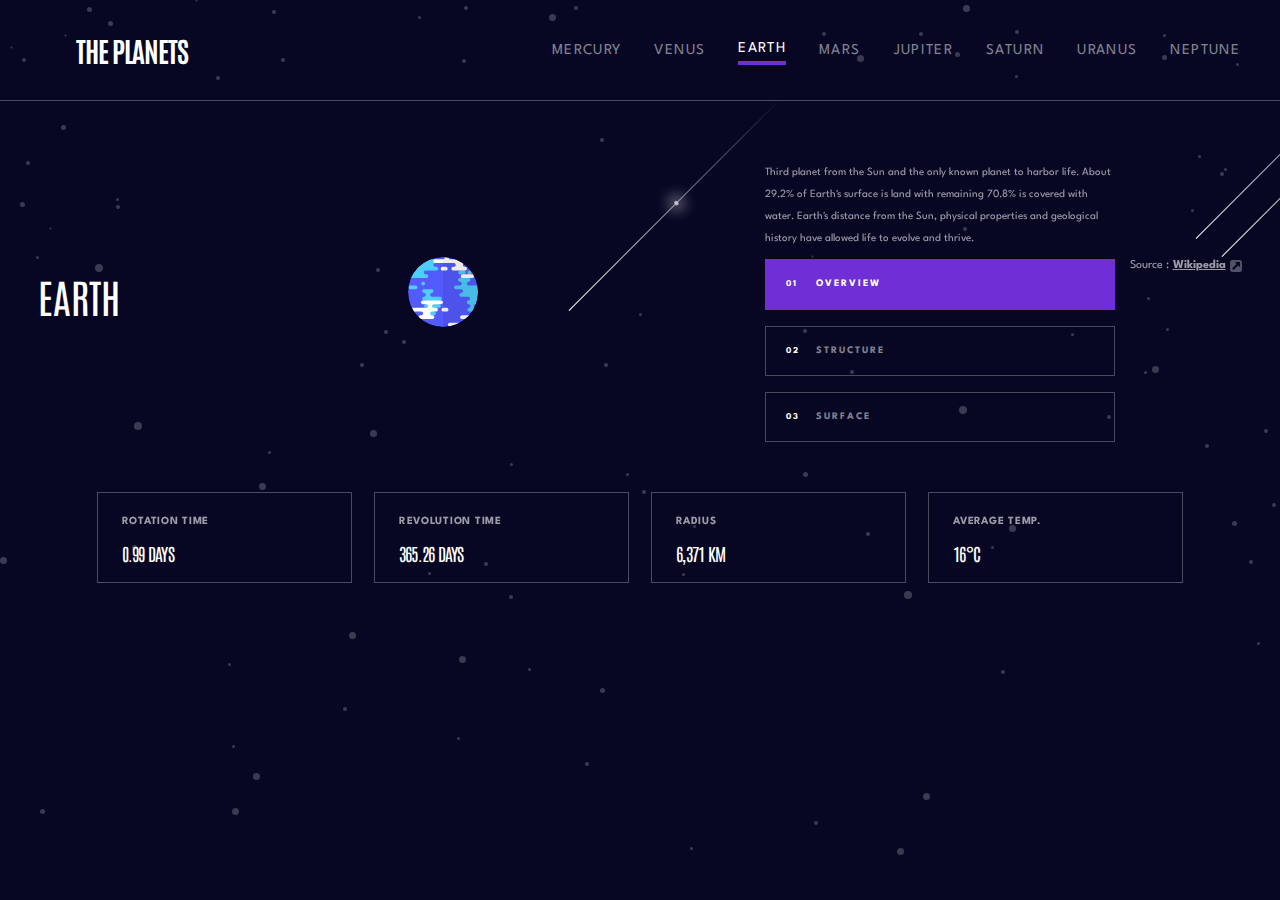
==== commit 7fdaae9e: "Add files via upload" ====
--- a/earth.html
+++ b/earth.html
@@ -9,6 +9,12 @@
                 --planet: var(--earth);
             }
         </style>
+        <link rel="preconnect" href="https://fonts.googleapis.com" />
+        <link rel="preconnect" href="https://fonts.gstatic.com" crossorigin />
+        <link
+            href="https://fonts.googleapis.com/css2?family=Antonio:wght@500&family=League+Spartan:wght@400;700&display=swap"
+            rel="stylesheet"
+        />
         <link rel="stylesheet" href="index.css" />
         <link rel="stylesheet" href="stars.css" />
         <link rel="stylesheet" href="responsive.css" />
--- a/index.css
+++ b/index.css
@@ -63,17 +63,12 @@
     font-family: var(--antonio-font);
     text-transform: uppercase;
     font-weight: 400;
-    /* font-size: 5rem;
-    line-height: 6.4375rem; */
     font-size: 2.5rem;
     line-height: 3.25rem;
 }
 
 h2 {
     font-family: var(--antonio-font);
-    /* font-size: 2.5rem;
-    line-height: 3.25rem;
-    letter-spacing: -0.0938rem; */
     font-size: 1.75rem;
     line-height: 2.25rem;
     letter-spacing: -0.0656rem;
@@ -282,10 +277,7 @@
     color: rgba(255, 255, 255, 0.5);
     position: relative;
     cursor: pointer;
-    /* border-bottom: 4px solid #419EBB; */
-}
-
-/* default */
+}
 
 .planet-menu__item.active {
     color: var(--white);
@@ -317,8 +309,18 @@
     border-radius: 0;
 }
 
-
 /* ! */
+
+/* .planet-menu__surface-pic-saturn::before {
+    content: "";
+    position: absolute;
+    width: 60px;
+    height: 80px;
+    background: url(./assets/geology-jupiter.png) no-repeat center;
+    background-size: contain;
+    bottom: 20%;
+    left: 45%;
+} */
 
 .before {
     content: "";
@@ -331,7 +333,6 @@
     left: 45%;
 }
 
-
 .content__text {
     margin: 1rem 0 2rem;
 }
@@ -364,13 +365,6 @@
     font-weight: 700;
 }
 
-.planet-menu__overview {
-}
-.planet-menu__structure {
-}
-.planet-menu__surface {
-}
-
 /* ? Planet info */
 
 .planet-info {
@@ -379,9 +373,7 @@
     gap: 0.5rem;
     margin-bottom: 50px;
 }
-/* .planet-info.tablet {
-    flex-direction: row;
-} */
+
 .planet-info__box {
     border: 1px solid var(--ligth-grey);
     padding: 1rem 1.5rem;
@@ -399,7 +391,6 @@
 
 .box__value {
     font-family: var(--antonio-font);
-    /* font-size: 1.25rem; */
     font-size: 1.1rem;
     line-height: 1.625rem;
     letter-spacing: -0.0469rem;
--- a/responsive.css
+++ b/responsive.css
@@ -112,11 +112,20 @@
         display: inline-block;
         text-align: left;
     }
+    .planet-menu__overview:hover,
+    .planet-menu__structure:hover,
+    .planet-menu__surface:hover {
+        background-color: #38384f;
+        border: 1px solid rgba(255, 255, 255, 0);
+        /* opacity: 0.2; */
+    }
 
     #planet-menu__overview.active.tablet,
     #planet-menu__structure.active.tablet,
     #planet-menu__surface.active.tablet {
         background-color: var(--planet);
+        border: 1px solid rgba(255, 255, 255, 0);
+        transition: all 0.5s ease-in-out;
     }
 
     h1 {
@@ -145,6 +154,7 @@
 
     .content__text {
         min-height: 6.875rem;
+        /* margin-bottom: 0; */
     }
 
     .before {
@@ -153,25 +163,9 @@
         bottom: 15%;
         left: 45%;
     }
-
-    /* ! TODO LIST */
-    /* * make every nav__link white when opened */
-    /* * make access to planets colors variables*/
-    /* * make border-bottom with planets color */
-    /* * change /active design for buttons */
-    /* *make ::before work from JavaScript without repeating */
-    /* * change planet's size for tablet )*/
-    /* * todo: change planet's svg whwn clicking buttons)*/
-    /* * change info boxes design*/
-    /* * todo: when you click buttton, diferrent text apears*/
-    /* * change overview, structure, surface buttons () */
-    /* * apply same tablet design to every page : */
-    /** todo check .planet-info, add id*/
-    /** todo ADD text-buttons-wrapper and text-wrapper + Tablet buttons */
-    /** todo change js*/
 }
 
-/* Media Query for Laptops and Desktops */
+/*? Media Query for Laptops and Desktops */
 @media (min-width: 1025px) {
     .menu {
         display: flex;
@@ -207,18 +201,12 @@
         display: flex;
         align-items: center;
         justify-content: space-evenly;
-        /* gap: 10%; */
         padding: 4% 0 4% 0;
     }
 
     .planet-menu__pic {
         width: 50%;
-        /* width: 50%; */
-        /* margin-right: 6%; */
         padding: 0;
-    }
-    .planet-menu__pic:has(.mercury) {
-        /* margin-right: 10%; */
     }
 
     .text-buttons-wrapper {
@@ -227,8 +215,6 @@
         display: flex;
         flex-direction: column;
         align-self: flex-end;
-        /* margin-right: 7.8125rem;
-        margin-right: 10%; */
     }
 
     #heading {
@@ -236,6 +222,7 @@
     }
     .source {
         order: 3;
+        margin-bottom: 5%;
     }
 
     .planet-menu__tablet {
@@ -243,27 +230,16 @@
     }
 
     .content__text {
-        margin: 12px 0;
+        margin: 3% 0 3% 0;
         text-align: left;
-        /* max-width: 350px; */
-        min-height: max-content;
-    }
-    .planet-menu__tablet {
-    }
-
-    /* ! TODO LIST */
-    /* todo change .includes in js*/
-    /* todo */
-    /* todo */
-    /* todo */
-    /* todo:   */
-        .planet-menu__item {
+        min-height: 5.5rem;
+    }
+
+    .planet-menu__item {
         padding: 1.2rem 0 1.2rem 3.125rem;
     }
 
     .container {
-        max-height: 100vh;
-        width: 100%;
         display: flex;
         flex-direction: column;
         align-items: center;
@@ -286,23 +262,47 @@
     .saturn + .before {
         bottom: 3%;
     }
-    .jupiter + .before{
+    .jupiter + .before {
         bottom: -6%;
     }
+
+    .box__name {
+        font-size: 0.6875rem;
+        line-height: 1.5625rem;
+    }
 }
 
-@media (min-width: 1201px) {
+@media (min-width: 1301px) {
     body {
-        font-size: 14px;
+        font-size: 15px;
         max-height: 100vh;
     }
+
+    #heading {
+        font-size: 5rem;
+        line-height: 6.5rem;
+    }
+
+    .planet-menu__overview,
+    .planet-menu__structure,
+    .planet-menu__surface {
+        font-family: var(--spartan-font);
+        letter-spacing: 2.57143px;
+        font-weight: 700;
+        font-size: 12px;
+        line-height: 25px;
+    }
+
     .overview-content {
-        padding: 7% 0 7% 0;
+        padding: 4% 0 4% 0;
+    }
+
+    .content__text {
+        min-height: 8.25rem;
     }
 
     .text-buttons-wrapper {
         max-width: 27%;
-        /* max-width: 500px; */
         display: flex;
         flex-direction: column;
         align-self: flex-end;
@@ -327,15 +327,13 @@
     }
 
     .before {
-        width: 7rem;
-        height: 7.2rem;
-        bottom: -24%;
-        left: 45%;
+        width: 163px;
+        height: 199px;
+        bottom: -26%;
+        left: 41%;
     }
 
     .saturn + .before {
         bottom: 0px;
     }
-
-
 }
